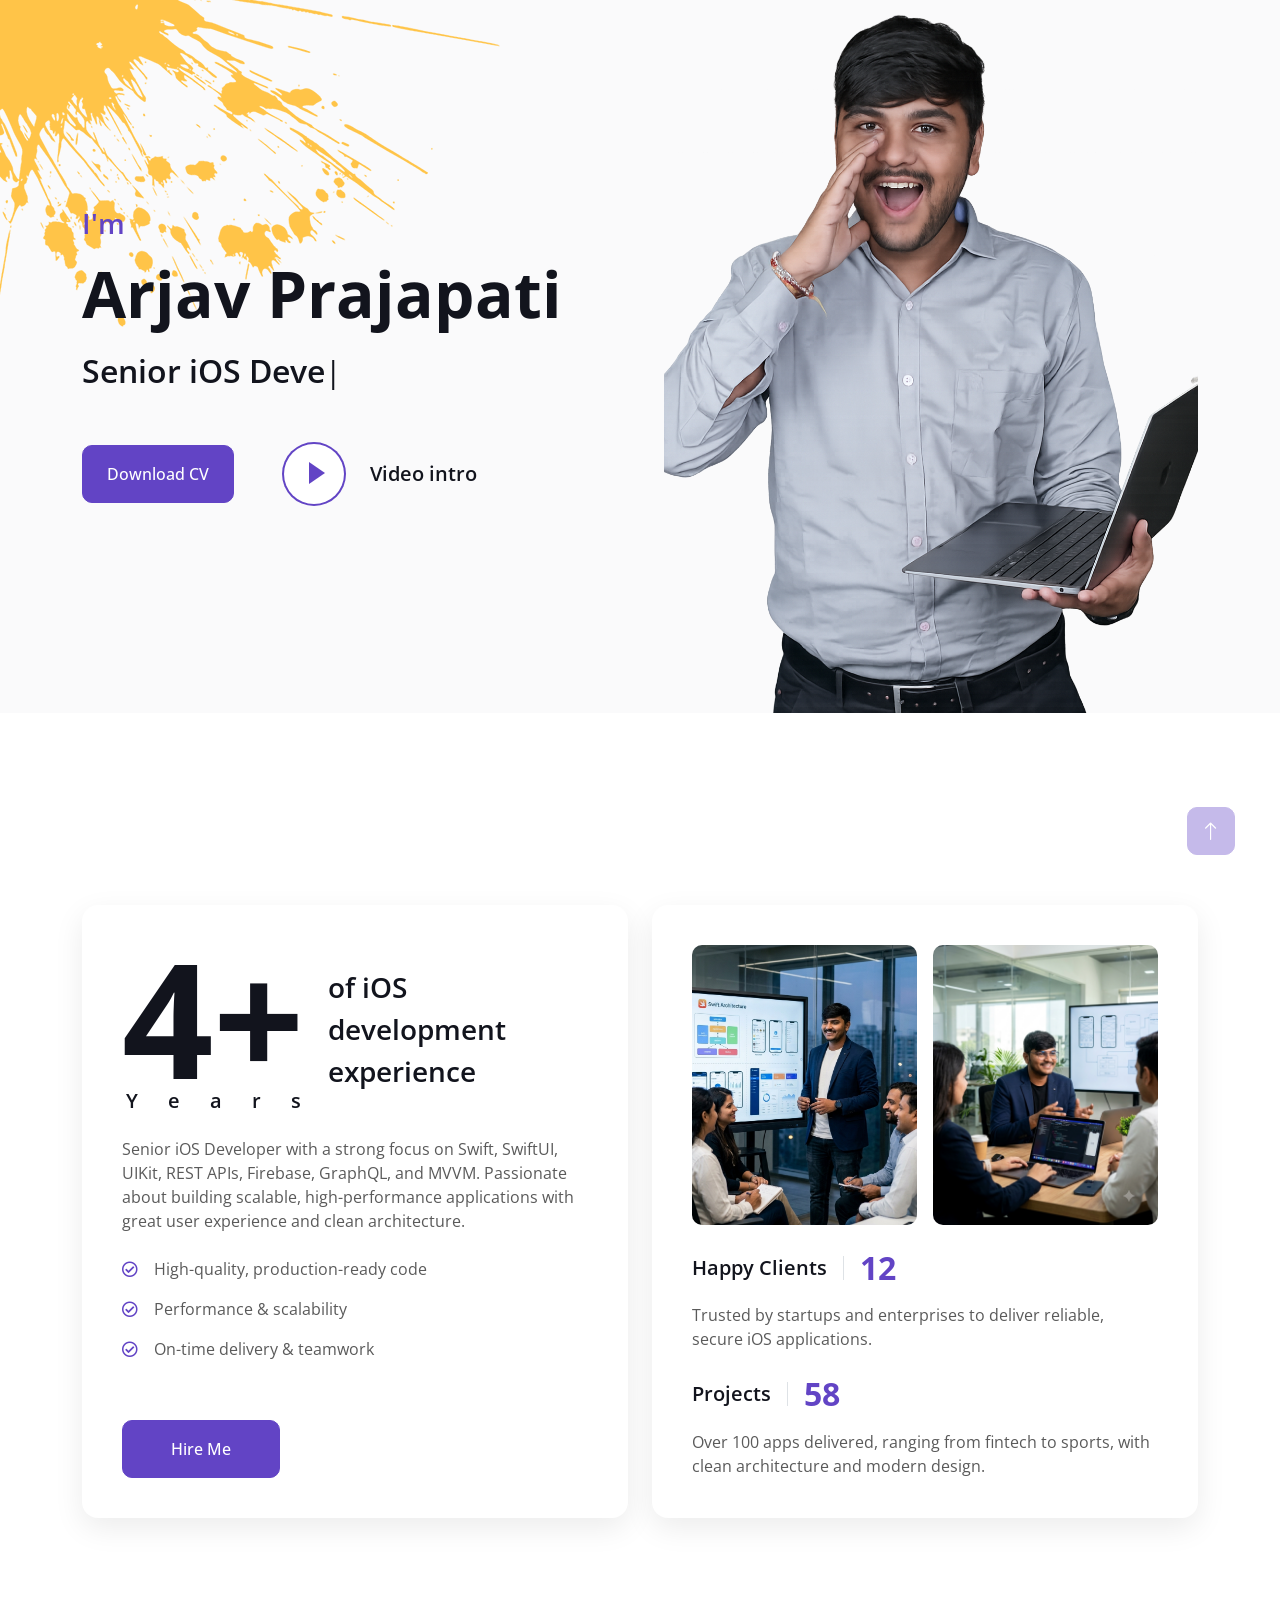
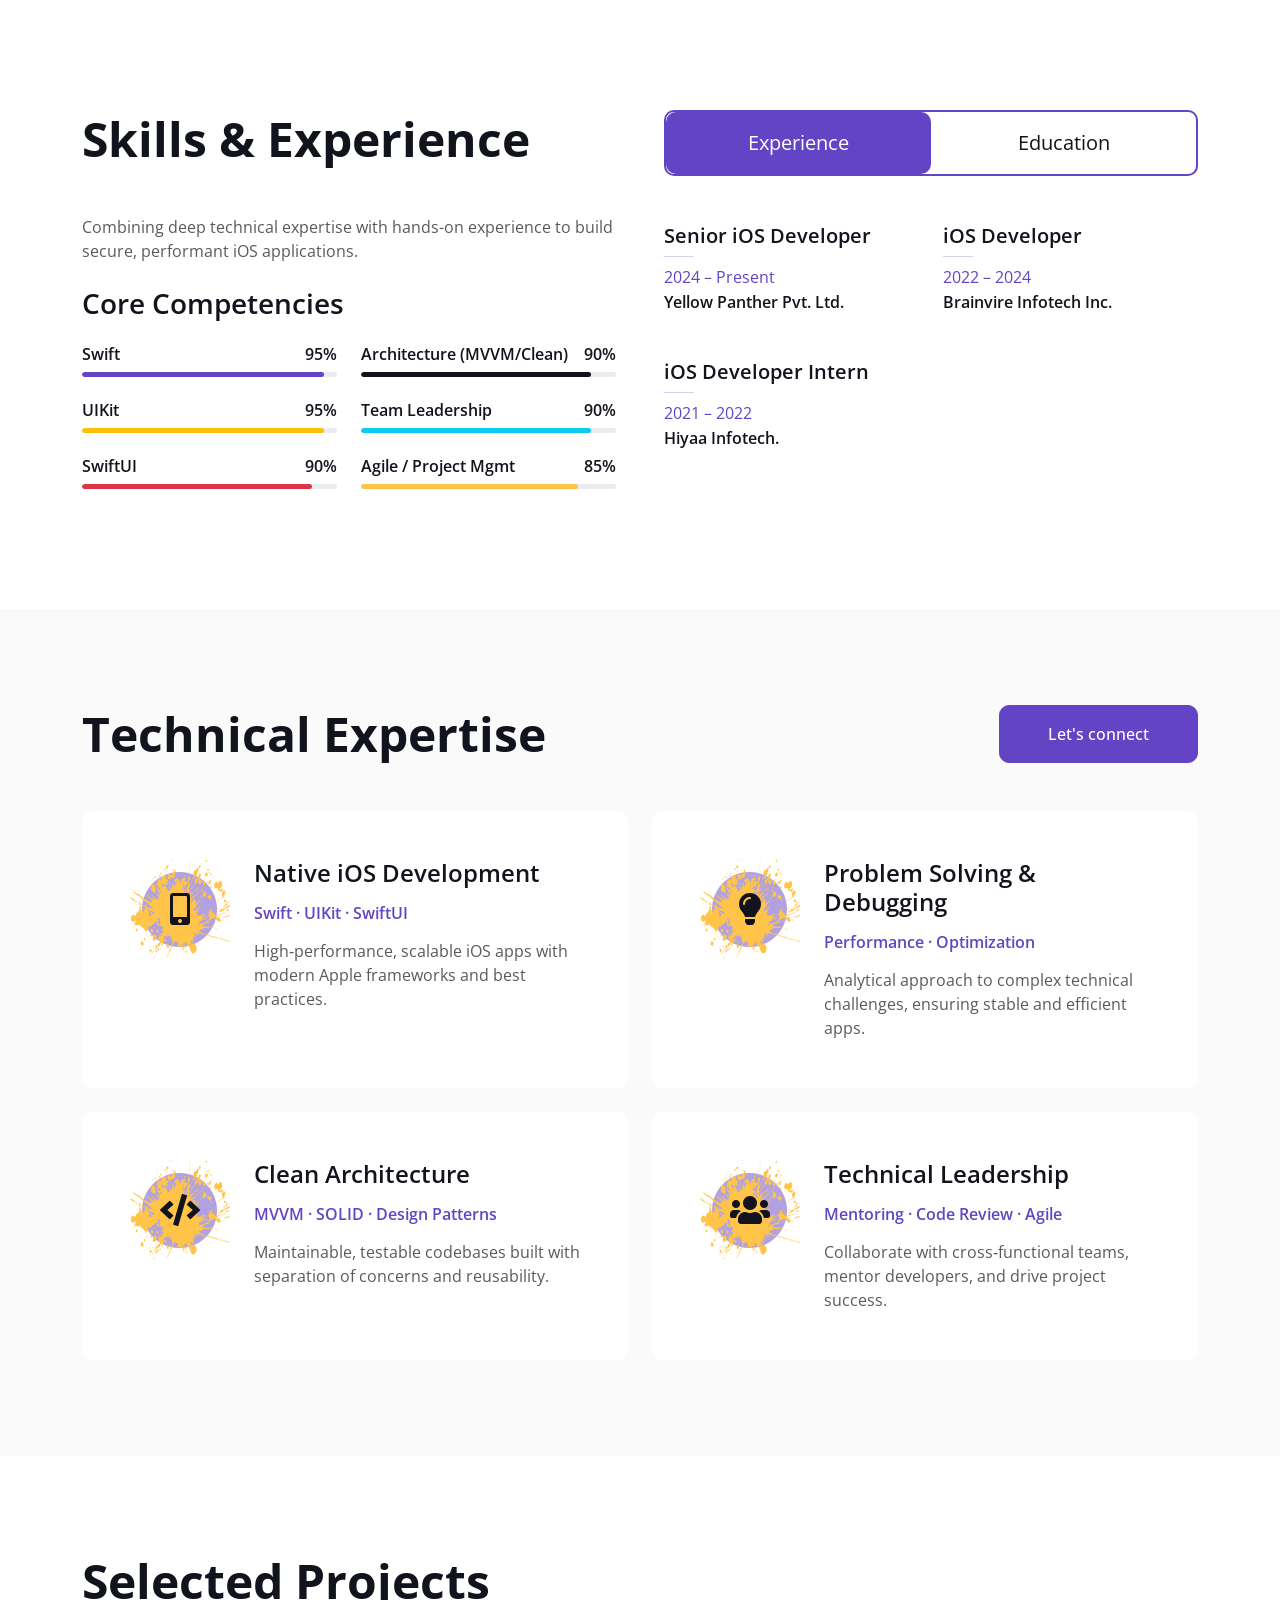
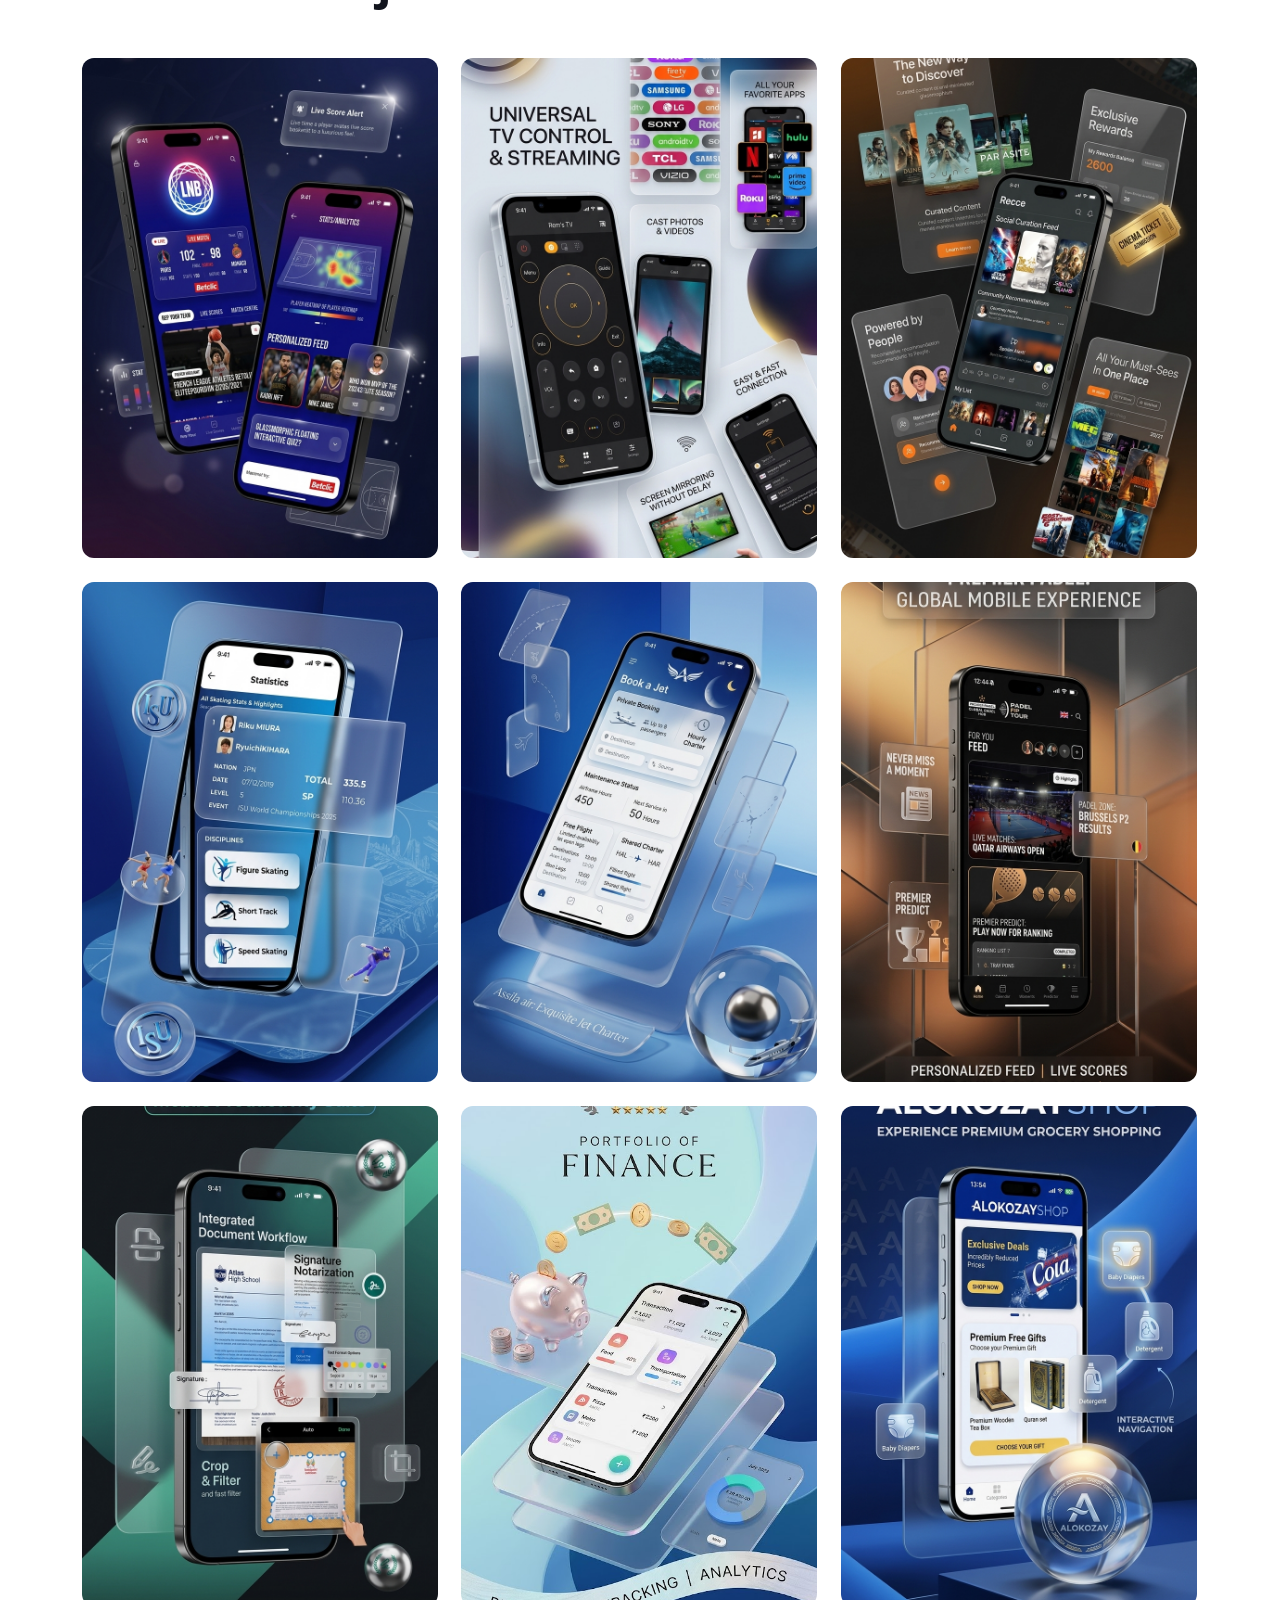
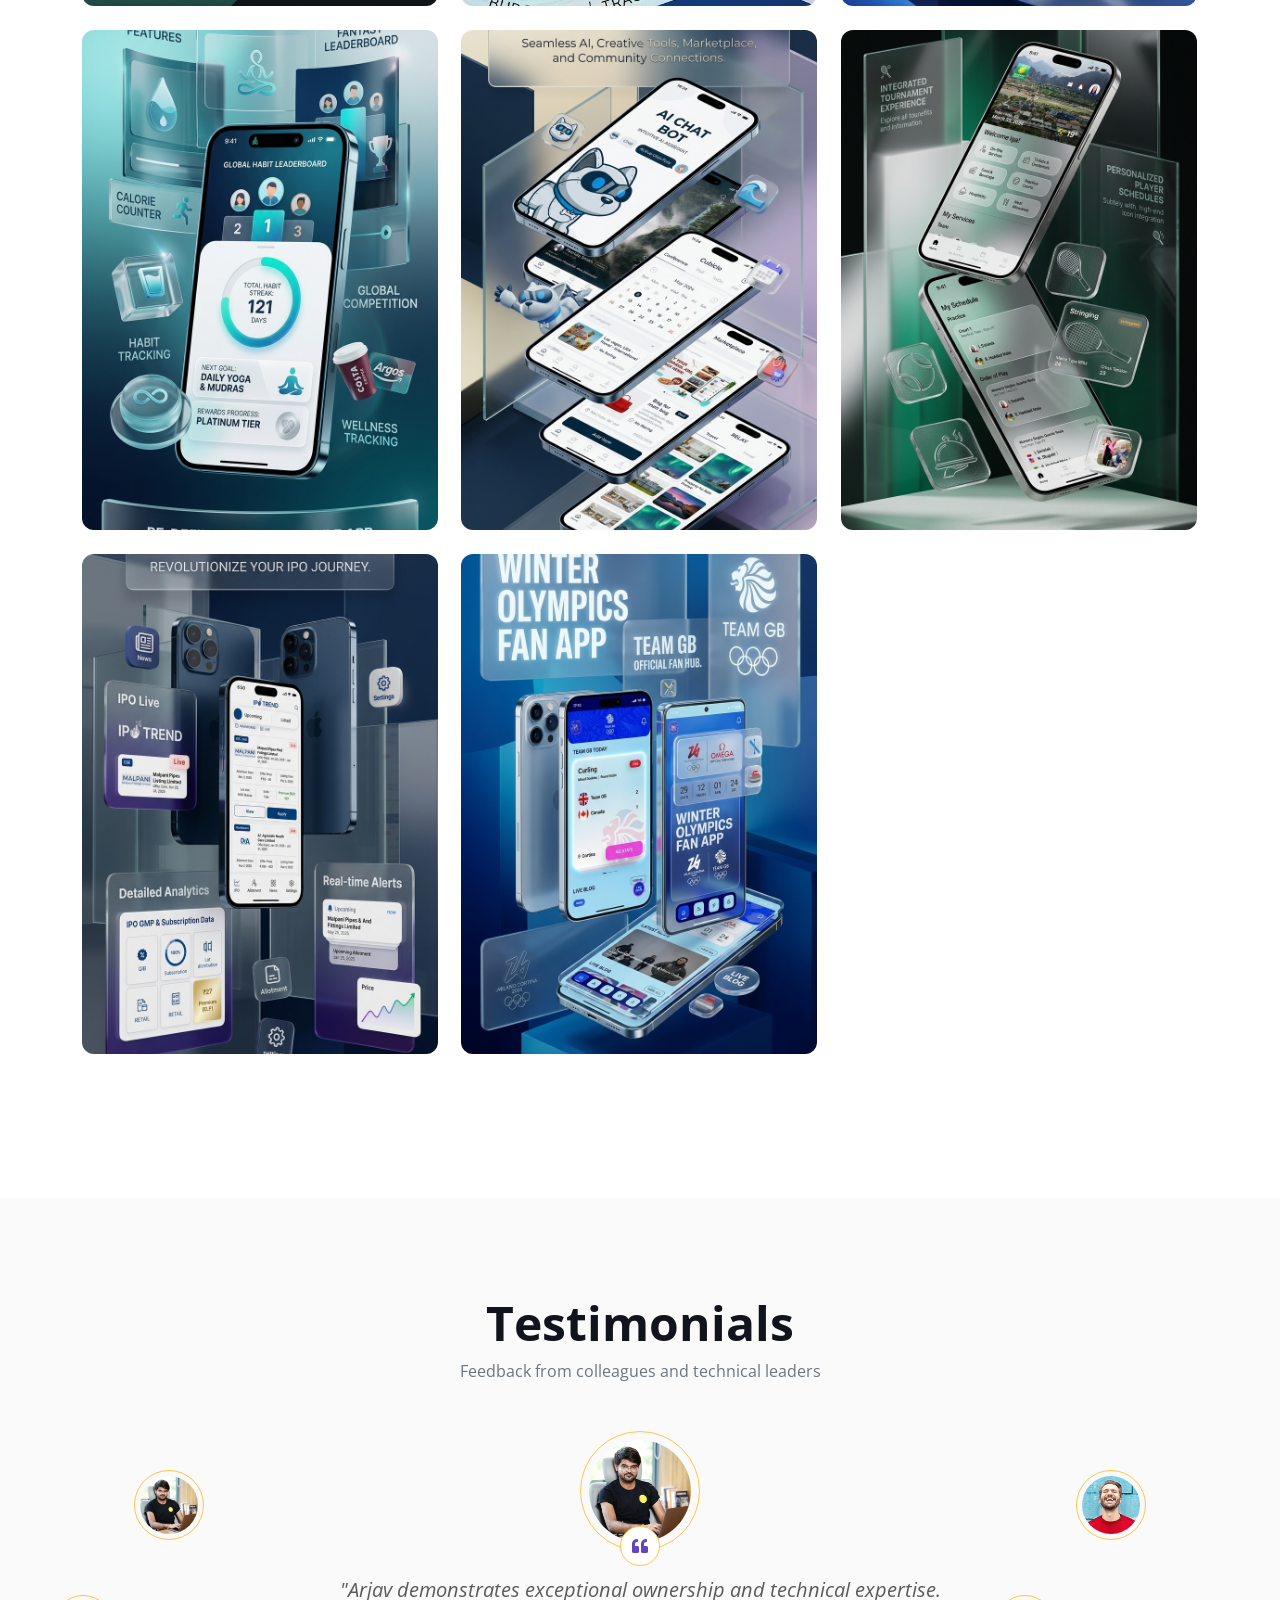
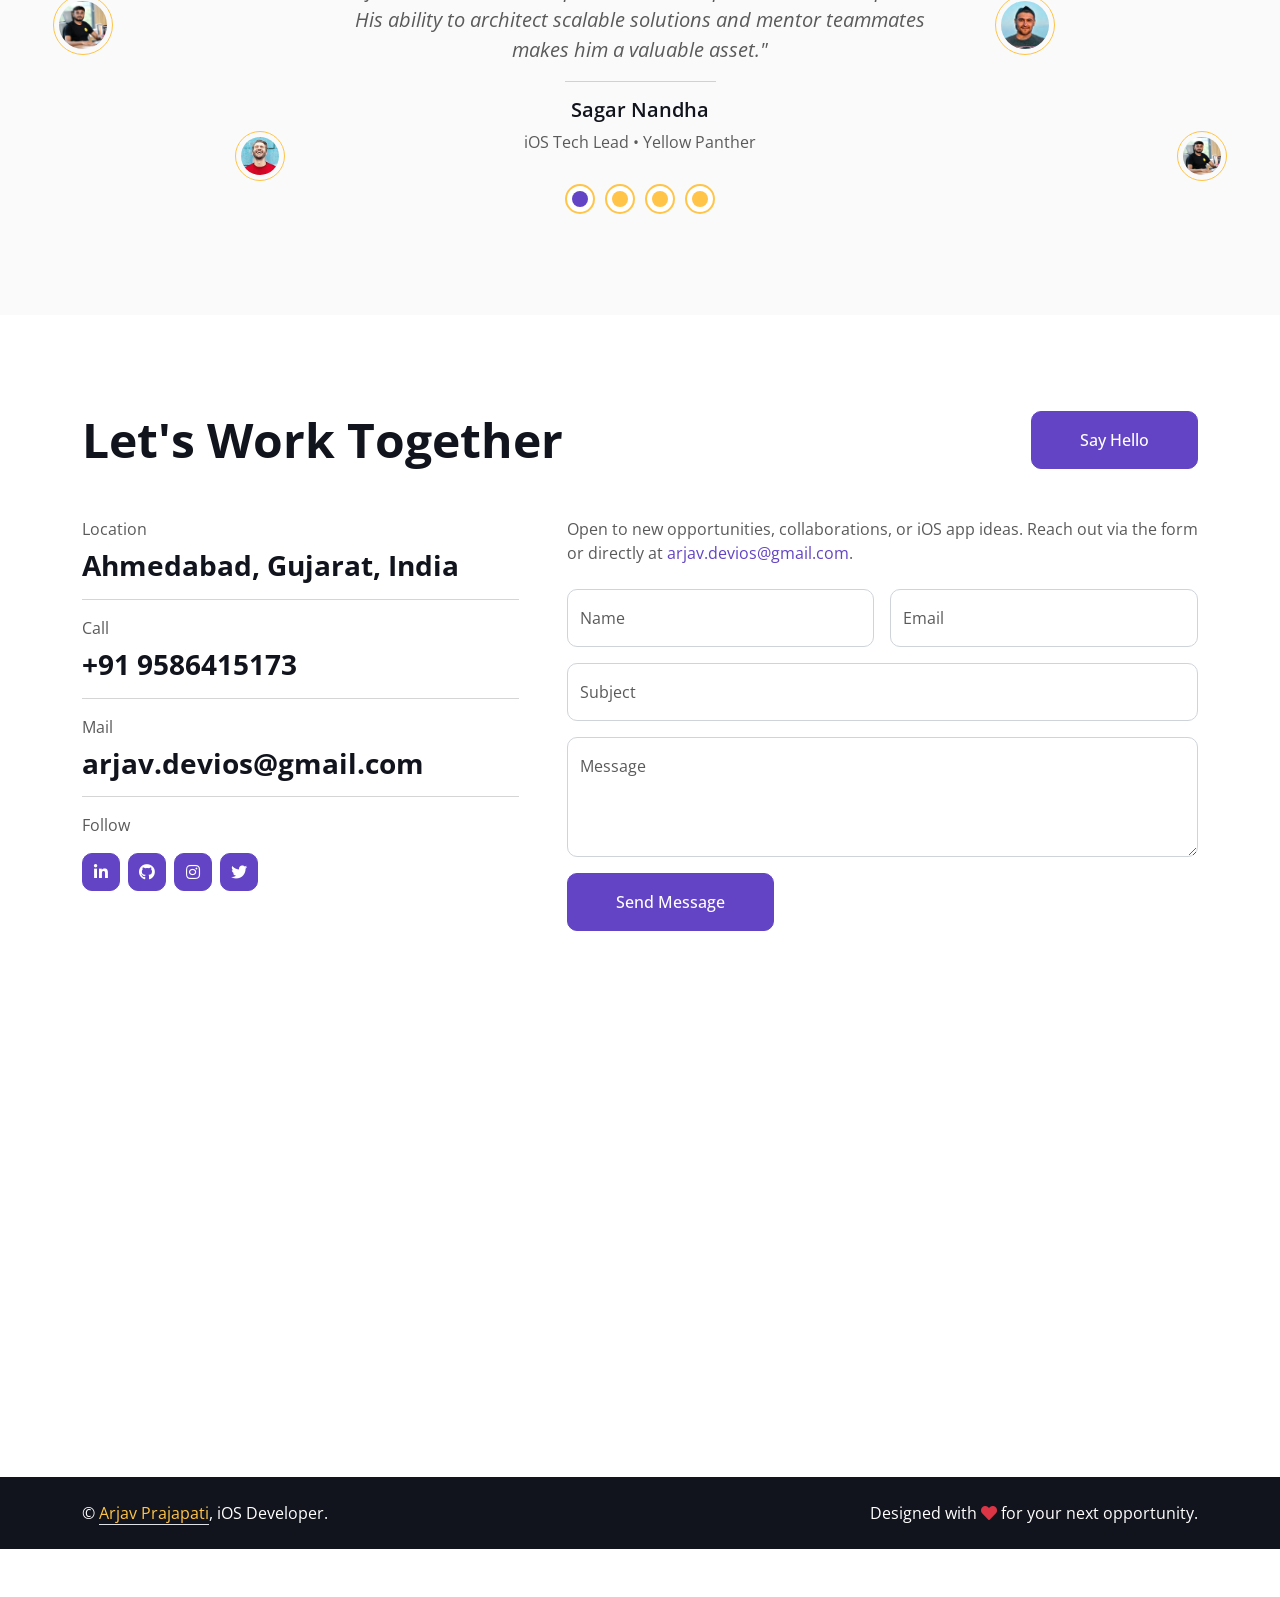
==== index.html @ 155d68eb "--- Fixes" ====
<!DOCTYPE html>
<html lang="en">

<head>
    <meta charset="utf-8">
    <title>Arjav Prajapati · iOS Developer</title>
    <meta content="width=device-width, initial-scale=1.0" name="viewport">
    <meta name="description" content="Senior iOS Developer portfolio of Arjav Prajapati — Swift, UIKit, SwiftUI, scalable apps.">
    <!-- Favicon -->
    <link href="img/favicon.ico" rel="icon">
    <!-- Google Web Fonts -->
    <link rel="preconnect" href="https://fonts.googleapis.com">
    <link rel="preconnect" href="https://fonts.gstatic.com" crossorigin>
    <link href="https://fonts.googleapis.com/css2?family=Open+Sans:wght@400;500;600;700;800&display=swap" rel="stylesheet">
    <!-- Icon Font Stylesheet -->
    <link href="https://cdnjs.cloudflare.com/ajax/libs/font-awesome/5.10.0/css/all.min.css" rel="stylesheet">
    <link href="https://cdn.jsdelivr.net/npm/bootstrap-icons@1.4.1/font/bootstrap-icons.css" rel="stylesheet">
    <!-- Libraries Stylesheet -->
    <link href="lib/animate/animate.min.css" rel="stylesheet">
    <link href="lib/lightbox/css/lightbox.min.css" rel="stylesheet">
    <link href="lib/owlcarousel/assets/owl.carousel.min.css" rel="stylesheet">
    <!-- Customized Bootstrap Stylesheet -->
    <link href="css/bootstrap.min.css" rel="stylesheet">
    <!-- Template Stylesheet -->
    <link href="css/style.css" rel="stylesheet">
</head>

<body data-bs-spy="scroll" data-bs-target=".navbar" data-bs-offset="51">
    <!-- Spinner -->
    <div id="spinner" class="show bg-white position-fixed translate-middle w-100 vh-100 top-50 start-50 d-flex align-items-center justify-content-center">
        <div class="spinner-border text-primary" style="width: 3rem; height: 3rem;" role="status">
            <span class="sr-only">Loading...</span>
        </div>
    </div>

    <!-- Navbar -->
    <nav class="navbar navbar-expand-lg bg-white navbar-light fixed-top shadow py-lg-0 px-4 px-lg-5 wow fadeIn" data-wow-delay="0.1s">
        <a href="index.html" class="navbar-brand d-block d-lg-none">
            <h1 class="text-primary fw-bold m-0">Arjav</h1>
        </a>
        <button type="button" class="navbar-toggler" data-bs-toggle="collapse" data-bs-target="#navbarCollapse">
            <span class="navbar-toggler-icon"></span>
        </button>
        <div class="collapse navbar-collapse justify-content-between py-4 py-lg-0" id="navbarCollapse">
            <div class="navbar-nav ms-auto py-0">
                <a href="#home" class="nav-item nav-link active">Home</a>
                <a href="#about" class="nav-item nav-link">About</a>
                <a href="#skill" class="nav-item nav-link">Skills</a>
                <a href="#service" class="nav-item nav-link">Expertise</a>
            </div>
            <a href="index.html" class="navbar-brand bg-secondary py-3 px-4 mx-3 d-none d-lg-block">
                <h1 class="text-primary fw-bold m-0">Arjav</h1>
            </a>
            <div class="navbar-nav me-auto py-0">
                <a href="#project" class="nav-item nav-link">Projects</a>
                <a href="#testimonial" class="nav-item nav-link">Testimonials</a>
                <a href="#contact" class="nav-item nav-link">Contact</a>
            </div>
        </div>
    </nav>

    <!-- Header -->
    <div class="container-fluid bg-light my-6 mt-0" id="home">
        <div class="container">
            <div class="row g-5 align-items-center">
                <div class="col-lg-6 py-6 pb-0 pt-lg-0">
                    <h3 class="text-primary mb-3">I'm</h3>
                    <h1 class="display-3 mb-3">Arjav Prajapati</h1>
                    <h2 class="typed-text-output d-inline"></h2>
                    <div class="typed-text d-none">Senior iOS Developer · Swift · SwiftUI · UIKit</div>
                    <div class="d-flex align-items-center pt-5">
                        <a href="https://drive.google.com/file/d/1_kPQcunG2G7e_Gj3jBkJavxPk9DfGdkI/view?usp=sharing" class="btn btn-primary py-3 px-4 me-5">Download CV</a>
                        <button type="button" class="btn-play" data-bs-toggle="modal" data-src="https://www.youtube.com/embed/DWRcNpR6Kdc" data-bs-target="#videoModal">
                            <span></span>
                        </button>
                        <h5 class="ms-4 mb-0 d-none d-sm-block">Video intro</h5>
                    </div>
                </div>
                <div class="col-lg-6">
                    <img class="img-fluid" src="img/profile.png" alt="Arjav Prajapati">
                </div>
            </div>
        </div>
    </div>

    <!-- Video Modal -->
    <div class="modal modal-video fade" id="videoModal" tabindex="-1" aria-labelledby="exampleModalLabel" aria-hidden="true">
        <div class="modal-dialog">
            <div class="modal-content rounded-0">
                <div class="modal-header">
                    <h3 class="modal-title" id="exampleModalLabel">Youtube Video</h3>
                    <button type="button" class="btn-close" data-bs-dismiss="modal" aria-label="Close"></button>
                </div>
                <div class="modal-body">
                    <div class="ratio ratio-16x9">
                        <iframe class="embed-responsive-item" src="" id="video" allowfullscreen allowscriptaccess="always" allow="autoplay"></iframe>
                    </div>
                </div>
            </div>
        </div>
    </div>

    <!-- About -->
    <div class="container-xxl py-6" id="about">
        <div class="container">
            <div class="row g-4">
                <!-- Left card -->
                <div class="col-lg-6 d-flex wow fadeInUp" data-wow-delay="0.1s">
                    <div class="about-box w-100">
                        <div class="d-flex align-items-center mb-4">
                            <div class="years flex-shrink-0 text-center me-4">
                                <h1 class="display-1 mb-0">4+</h1>
                                <h5 class="mb-0">Years</h5>
                            </div>
                            <h3 class="lh-base mb-0">of iOS development experience</h3>
                        </div>
                        <p class="mb-4">
                            Senior iOS Developer with a strong focus on Swift, SwiftUI, UIKit, REST APIs, Firebase, GraphQL, and MVVM. Passionate about building scalable, high-performance applications with great user experience and clean architecture.
                        </p>
                        <div class="mb-4">
                            <p class="mb-3"><i class="far fa-check-circle text-primary me-3"></i>High-quality, production-ready code</p>
                            <p class="mb-3"><i class="far fa-check-circle text-primary me-3"></i>Performance & scalability</p>
                            <p class="mb-3"><i class="far fa-check-circle text-primary me-3"></i>On-time delivery & teamwork</p>
                        </div>
                        <div class="mt-auto">
                            <a href="#contact" class="btn btn-primary py-3 px-5">Hire Me</a>
                        </div>
                    </div>
                </div>
                <!-- Right card -->
                <div class="col-lg-6 d-flex wow fadeInUp" data-wow-delay="0.5s">
                    <div class="about-box w-100">
                        <div class="row g-3 mb-4">
                            <div class="col-6"><img src="img/about-3.jpg" class="img-fluid rounded" alt=""></div>
                            <div class="col-6"><img src="img/about-4.jpg" class="img-fluid rounded" alt=""></div>
                        </div>
                        <div class="d-flex align-items-center mb-3">
                            <h5 class="border-end pe-3 me-3 mb-0">Happy Clients</h5>
                            <h2 class="text-primary fw-bold mb-0" data-toggle="counter-up">20</h2>
                        </div>
                        <p class="mb-4">Trusted by startups and enterprises to deliver reliable, secure iOS applications.</p>
                        <div class="d-flex align-items-center mb-3">
                            <h5 class="border-end pe-3 me-3 mb-0">Projects</h5>
                            <h2 class="text-primary fw-bold mb-0" data-toggle="counter-up">100</h2>
                        </div>
                        <p class="mb-0">Over 100 apps delivered, ranging from fintech to sports, with clean architecture and modern design.</p>
                    </div>
                </div>
            </div>
        </div>
    </div>

    <!-- Skills & Experience -->
    <div class="container-xxl py-6 pb-5" id="skill">
        <div class="container">
            <div class="row g-5">
                <div class="col-lg-6 wow fadeInUp" data-wow-delay="0.1s">
                    <h1 class="display-5 mb-5">Skills & Experience</h1>
                    <p class="mb-4">Combining deep technical expertise with hands-on experience to build secure, performant iOS applications.</p>
                    <h3 class="mb-4">Core Competencies</h3>
                    <div class="row align-items-center">
                        <div class="col-md-6">
                            <div class="skill mb-4">
                                <div class="d-flex justify-content-between"><h6>Swift</h6><h6>95%</h6></div>
                                <div class="progress"><div class="progress-bar bg-primary" role="progressbar" style="width:95%"></div></div>
                            </div>
                            <div class="skill mb-4">
                                <div class="d-flex justify-content-between"><h6>UIKit</h6><h6>95%</h6></div>
                                <div class="progress"><div class="progress-bar bg-warning" role="progressbar" style="width:95%"></div></div>
                            </div>
                            <div class="skill mb-4">
                                <div class="d-flex justify-content-between"><h6>SwiftUI</h6><h6>90%</h6></div>
                                <div class="progress"><div class="progress-bar bg-danger" role="progressbar" style="width:90%"></div></div>
                            </div>
                        </div>
                        <div class="col-md-6">
                            <div class="skill mb-4">
                                <div class="d-flex justify-content-between"><h6>Architecture (MVVM/Clean)</h6><h6>90%</h6></div>
                                <div class="progress"><div class="progress-bar bg-dark" role="progressbar" style="width:90%"></div></div>
                            </div>
                            <div class="skill mb-4">
                                <div class="d-flex justify-content-between"><h6>Team Leadership</h6><h6>90%</h6></div>
                                <div class="progress"><div class="progress-bar bg-info" role="progressbar" style="width:90%"></div></div>
                            </div>
                            <div class="skill mb-4">
                                <div class="d-flex justify-content-between"><h6>Agile / Project Mgmt</h6><h6>85%</h6></div>
                                <div class="progress"><div class="progress-bar bg-secondary" role="progressbar" style="width:85%"></div></div>
                            </div>
                        </div>
                    </div>
                </div>
                <div class="col-lg-6 wow fadeInUp" data-wow-delay="0.5s">
                    <ul class="nav nav-pills rounded border border-2 border-primary mb-5">
                        <li class="nav-item w-50"><button class="nav-link w-100 py-3 fs-5 active" data-bs-toggle="pill" href="#tab-1">Experience</button></li>
                        <li class="nav-item w-50"><button class="nav-link w-100 py-3 fs-5" data-bs-toggle="pill" href="#tab-2">Education</button></li>
                    </ul>
                    <div class="tab-content">
                        <div id="tab-1" class="tab-pane fade show p-0 active">
                            <div class="row gy-5 gx-4">
                                <div class="col-sm-6">
                                    <h5>Senior iOS Developer</h5>
                                    <hr class="text-primary my-2">
                                    <p class="text-primary mb-1">2024 – Present</p>
                                    <h6 class="mb-0">Yellow Panther Pvt. Ltd.</h6>
                                </div>
                                <div class="col-sm-6">
                                    <h5>iOS Developer</h5>
                                    <hr class="text-primary my-2">
                                    <p class="text-primary mb-1">2022 – 2024</p>
                                    <h6 class="mb-0">Brainvire Infotech Inc.</h6>
                                </div>
                                <div class="col-sm-6">
                                    <h5>iOS Developer Intern</h5>
                                    <hr class="text-primary my-2">
                                    <p class="text-primary mb-1">2021 – 2022</p>
                                    <h6 class="mb-0">Hiyaa Infotech.</h6>
                                </div>
                            </div>
                        </div>
                        <div id="tab-2" class="tab-pane fade show p-0">
                            <div class="row justify-content-center">
                                <div class="col-12">
                                    <h5>B.E. in Information Technology</h5>
                                    <hr class="text-primary my-2">
                                    <p class="text-primary mb-1">2018 – 2022 · Grade A</p>
                                    <h6 class="mb-0">Gujarat Technological University</h6>
                                </div>
                            </div>
                        </div>
                    </div>
                </div>
            </div>
        </div>
    </div>

    <!-- Service / Expertise – no freelance wording -->
    <div class="container-fluid bg-light my-5 py-6" id="service">
        <div class="container">
            <div class="row g-5 mb-5 wow fadeInUp" data-wow-delay="0.1s">
                <div class="col-lg-6">
                    <h1 class="display-5 mb-0">Technical Expertise</h1>
                </div>
                <div class="col-lg-6 text-lg-end">
                    <a class="btn btn-primary py-3 px-5" href="#contact">Let's connect</a>
                </div>
            </div>
            <div class="row g-4">
                <div class="col-lg-6 wow fadeInUp" data-wow-delay="0.1s">
                    <div class="service-item d-flex flex-column flex-sm-row bg-white rounded h-100 p-4 p-lg-5">
                        <div class="bg-icon flex-shrink-0 mb-3"><i class="fa fa-mobile-alt fa-2x text-dark"></i></div>
                        <div class="ms-sm-4">
                            <h4 class="mb-3">Native iOS Development</h4>
                            <h6 class="mb-3 text-primary">Swift · UIKit · SwiftUI</h6>
                            <span>High‑performance, scalable iOS apps with modern Apple frameworks and best practices.</span>
                        </div>
                    </div>
                </div>
                <div class="col-lg-6 wow fadeInUp" data-wow-delay="0.3s">
                    <div class="service-item d-flex flex-column flex-sm-row bg-white rounded h-100 p-4 p-lg-5">
                        <div class="bg-icon flex-shrink-0 mb-3"><i class="fa fa-lightbulb fa-2x text-dark"></i></div>
                        <div class="ms-sm-4">
                            <h4 class="mb-3">Problem Solving & Debugging</h4>
                            <h6 class="mb-3 text-primary">Performance · Optimization</h6>
                            <span>Analytical approach to complex technical challenges, ensuring stable and efficient apps.</span>
                        </div>
                    </div>
                </div>
                <div class="col-lg-6 wow fadeInUp" data-wow-delay="0.1s">
                    <div class="service-item d-flex flex-column flex-sm-row bg-white rounded h-100 p-4 p-lg-5">
                        <div class="bg-icon flex-shrink-0 mb-3"><i class="fa fa-code fa-2x text-dark"></i></div>
                        <div class="ms-sm-4">
                            <h4 class="mb-3">Clean Architecture</h4>
                            <h6 class="mb-3 text-primary">MVVM · SOLID · Design Patterns</h6>
                            <span>Maintainable, testable codebases built with separation of concerns and reusability.</span>
                        </div>
                    </div>
                </div>
                <div class="col-lg-6 wow fadeInUp" data-wow-delay="0.3s">
                    <div class="service-item d-flex flex-column flex-sm-row bg-white rounded h-100 p-4 p-lg-5">
                        <div class="bg-icon flex-shrink-0 mb-3"><i class="fa fa-users fa-2x text-dark"></i></div>
                        <div class="ms-sm-4">
                            <h4 class="mb-3">Technical Leadership</h4>
                            <h6 class="mb-3 text-primary">Mentoring · Code Review · Agile</h6>
                            <span>Collaborate with cross‑functional teams, mentor developers, and drive project success.</span>
                        </div>
                    </div>
                </div>
            </div>
        </div>
    </div>

    <!-- Projects (unchanged, professional) -->
    <div class="container-xxl py-6 pt-5" id="project">
        <div class="container">
            <div class="row g-5 mb-5 align-items-center wow fadeInUp" data-wow-delay="0.1s">
                <div class="col-lg-6"><h1 class="display-5 mb-0">Selected Projects</h1></div>
            </div>
            <div class="row g-4 portfolio-container wow fadeInUp" data-wow-delay="0.1s">
                <!-- LNB -->
                <div class="col-lg-4 col-md-6 portfolio-item">
                    <div class="portfolio-img">
                        <img src="img/lnb.png" class="img-fluid portfolio-image" alt="LNB Basketball">
                        <div class="portfolio-overlay">
                            <div class="portfolio-content">
                                <h4>LNB (Ligue Nationale de Basket)</h4>
                                <p>Live scores, standings, player stats, fixtures, and basketball news.</p>
                            </div>
                            <div class="portfolio-btn">
                                <a class="btn btn-lg-square btn-outline-light mx-1" href="img/lnb.png" data-lightbox="portfolio"><i class="fa fa-eye"></i></a>
                                <a class="btn btn-lg-square btn-outline-light mx-1" href="https://apps.apple.com/in/app/lnb/id1566382132"><i class="fa fa-link"></i></a>
                            </div>
                        </div>
                    </div>
                </div>
                <!-- iMote -->
                <div class="col-lg-4 col-md-6 portfolio-item">
                    <div class="portfolio-img">
                        <img src="img/imote.png" class="img-fluid portfolio-image" alt="iMote Remote">
                        <div class="portfolio-overlay">
                            <div class="portfolio-content">
                                <h4>iMote – Universal TV Remote</h4>
                                <p>Control Smart TVs, stream media, cast, mirror, and more.</p>
                            </div>
                            <div class="portfolio-btn">
                                <a class="btn btn-lg-square btn-outline-light mx-1" href="img/imote.png" data-lightbox="portfolio"><i class="fa fa-eye"></i></a>
                                <a class="btn btn-lg-square btn-outline-light mx-1" href="https://apps.apple.com/gb/app/universal-remote-tv-control/id6477382010"><i class="fa fa-link"></i></a>
                            </div>
                        </div>
                    </div>
                </div>
                <!-- Recce -->
                <div class="col-lg-4 col-md-6 portfolio-item">
                    <div class="portfolio-img">
                        <img src="img/recce.png" class="img-fluid portfolio-image" alt="Recce Reviews">
                        <div class="portfolio-overlay">
                            <div class="portfolio-content">
                                <h4>Recce – Movie & TV Reviews</h4>
                                <p>Discover trending movies, honest reviews, and ratings from friends.</p>
                            </div>
                            <div class="portfolio-btn">
                                <a class="btn btn-lg-square btn-outline-light mx-1" href="img/recce.png" data-lightbox="portfolio"><i class="fa fa-eye"></i></a>
                                <a class="btn btn-lg-square btn-outline-light mx-1" href="https://apps.apple.com/in/app/recce-movie-tv-reviews/id6744403307"><i class="fa fa-link"></i></a>
                            </div>
                        </div>
                    </div>
                </div>
                <!-- iSU -->
                <div class="col-lg-4 col-md-6 portfolio-item">
                    <div class="portfolio-img">
                        <img src="img/isu.png" class="img-fluid portfolio-image" alt="iSU Student">
                        <div class="portfolio-overlay">
                            <div class="portfolio-content">
                                <h4>iSU – Student Platform</h4>
                                <p>Schedules, assignments, campus news and collaboration tools.</p>
                            </div>
                            <div class="portfolio-btn">
                                <a class="btn btn-lg-square btn-outline-light mx-1" href="img/isu.png" data-lightbox="portfolio"><i class="fa fa-eye"></i></a>
                                <a class="btn btn-lg-square btn-outline-light mx-1" href="https://apps.apple.com/in/app/isu-home-of-skating-official/id1609077987"><i class="fa fa-link"></i></a>
                            </div>
                        </div>
                    </div>
                </div>
                <!-- Assila Air -->
                <div class="col-lg-4 col-md-6 portfolio-item">
                    <div class="portfolio-img">
                        <img src="img/assila.png" class="img-fluid portfolio-image" alt="Assila Air">
                        <div class="portfolio-overlay">
                            <div class="portfolio-content">
                                <h4>Assila Air – Private Jet Booking</h4>
                                <p>Search and book private flights, manage reservations.</p>
                            </div>
                            <div class="portfolio-btn">
                                <a class="btn btn-lg-square btn-outline-light mx-1" href="img/assila.png" data-lightbox="portfolio"><i class="fa fa-eye"></i></a>
                                <a class="btn btn-lg-square btn-outline-light mx-1" href="https://apps.apple.com/gb/app/assila-air/id6670315453"><i class="fa fa-link"></i></a>
                            </div>
                        </div>
                    </div>
                </div>
                <!-- Premier Padel -->
                <div class="col-lg-4 col-md-6 portfolio-item">
                    <div class="portfolio-img">
                        <img src="img/padel.png" class="img-fluid portfolio-image" alt="Premier Padel">
                        <div class="portfolio-overlay">
                            <div class="portfolio-content">
                                <h4>Premier Padel – Fan App</h4>
                                <p>Live scoring, rankings, schedules, and exclusive content.</p>
                            </div>
                            <div class="portfolio-btn">
                                <a class="btn btn-lg-square btn-outline-light mx-1" href="img/padel.png" data-lightbox="portfolio"><i class="fa fa-eye"></i></a>
                                <a class="btn btn-lg-square btn-outline-light mx-1" href="https://apps.apple.com/in/app/premier-padel/id6504236153"><i class="fa fa-link"></i></a>
                            </div>
                        </div>
                    </div>
                </div>
                <!-- PDF Scanner -->
                <div class="col-lg-4 col-md-6 portfolio-item">
                    <div class="portfolio-img">
                        <img src="img/pdfscan.png" class="img-fluid portfolio-image" alt="PDF Scanner">
                        <div class="portfolio-overlay">
                            <div class="portfolio-content">
                                <h4>PDF Scanner – Smart Toolkit</h4>
                                <p>Scan, merge, split, compress, OCR, and secure PDFs.</p>
                            </div>
                            <div class="portfolio-btn">
                                <a class="btn btn-lg-square btn-outline-light mx-1" href="img/pdfscan.png" data-lightbox="portfolio"><i class="fa fa-eye"></i></a>
                                <a class="btn btn-lg-square btn-outline-light mx-1" href="https://apps.apple.com/in/app/pdf-scanner-scan-documents/id6450445023"><i class="fa fa-link"></i></a>
                            </div>
                        </div>
                    </div>
                </div>
                <!-- Cost Keeper -->
                <div class="col-lg-4 col-md-6 portfolio-item">
                    <div class="portfolio-img">
                        <img src="img/costkeeper.png" class="img-fluid portfolio-image" alt="Cost Keeper">
                        <div class="portfolio-overlay">
                            <div class="portfolio-content">
                                <h4>Cost Keeper – Finance Tracker</h4>
                                <p>Budgets, income/expense tracking, assets, and insights.</p>
                            </div>
                            <div class="portfolio-btn">
                                <a class="btn btn-lg-square btn-outline-light mx-1" href="img/costkeeper.png" data-lightbox="portfolio"><i class="fa fa-eye"></i></a>
                                <a class="btn btn-lg-square btn-outline-light mx-1" href="https://apps.apple.com/in/app/expense-tracker-moneymap/id6458976090"><i class="fa fa-link"></i></a>
                            </div>
                        </div>
                    </div>
                </div>
                <!-- Alokozay -->
                <div class="col-lg-4 col-md-6 portfolio-item">
                    <div class="portfolio-img">
                        <img src="img/alokozay.png" class="img-fluid portfolio-image" alt="Alokozay">
                        <div class="portfolio-overlay">
                            <div class="portfolio-content">
                                <h4>Alokozay – Online Grocery</h4>
                                <p>Fresh groceries, fast delivery, exclusive offers.</p>
                            </div>
                            <div class="portfolio-btn">
                                <a class="btn btn-lg-square btn-outline-light mx-1" href="img/alokozay.png" data-lightbox="portfolio"><i class="fa fa-eye"></i></a>
                                <a class="btn btn-lg-square btn-outline-light mx-1" href="https://apps.apple.com/us/app/alokozayshop-online-grocery/id155133948"><i class="fa fa-link"></i></a>
                            </div>
                        </div>
                    </div>
                </div>
                <!-- 4Improve -->
                <div class="col-lg-4 col-md-6 portfolio-item">
                    <div class="portfolio-img">
                        <img src="img/4improve.png" class="img-fluid portfolio-image" alt="4Improve">
                        <div class="portfolio-overlay">
                            <div class="portfolio-content">
                                <h4>4Improve – Health & Wellness</h4>
                                <p>Fitness, yoga, nutrition, habit tracking, expert guidance.</p>
                            </div>
                            <div class="portfolio-btn">
                                <a class="btn btn-lg-square btn-outline-light mx-1" href="img/4improve.png" data-lightbox="portfolio"><i class="fa fa-eye"></i></a>
                                <a class="btn btn-lg-square btn-outline-light mx-1" href="https://apps.apple.com/in/app/4improve/id1598158109"><i class="fa fa-link"></i></a>
                            </div>
                        </div>
                    </div>
                </div>
                <!-- Gatherhall -->
                <div class="col-lg-4 col-md-6 portfolio-item">
                    <div class="portfolio-img">
                        <img src="img/gather.png" class="img-fluid portfolio-image" alt="Gatherhall">
                        <div class="portfolio-overlay">
                            <div class="portfolio-content">
                                <h4>Gatherhall – Messenger</h4>
                                <p>Chat, voice/video calls, Waves, news, conference meetings.</p>
                            </div>
                            <div class="portfolio-btn">
                                <a class="btn btn-lg-square btn-outline-light mx-1" href="img/gather.png" data-lightbox="portfolio"><i class="fa fa-eye"></i></a>
                                <a class="btn btn-lg-square btn-outline-light mx-1" href="https://apps.apple.com/pe/app/gatherhall/id1573774554"><i class="fa fa-link"></i></a>
                            </div>
                        </div>
                    </div>
                </div>
                <!-- BNP -->
                <div class="col-lg-4 col-md-6 portfolio-item">
                    <div class="portfolio-img">
                        <img src="img/bnp.png" class="img-fluid portfolio-image" alt="BNP Paribas Open">
                        <div class="portfolio-overlay">
                            <div class="portfolio-content">
                                <h4>BNP Paribas Open – Player Management</h4>
                                <p>Ride booking, meals, stringing, profiles, schedules.</p>
                            </div>
                            <div class="portfolio-btn">
                                <a class="btn btn-lg-square btn-outline-light mx-1" href="img/bnp.png" data-lightbox="portfolio"><i class="fa fa-eye"></i></a>
                                <a class="btn btn-lg-square btn-outline-light mx-1" href="https://apps.apple.com/in/app/bnp-paribas-open-official/id6477405597"><i class="fa fa-link"></i></a>
                            </div>
                        </div>
                    </div>
                </div>
                <!-- IPO Trends -->
                <div class="col-lg-4 col-md-6 portfolio-item">
                    <div class="portfolio-img">
                        <img src="img/ipo.png" class="img-fluid portfolio-image" alt="IPO Trends">
                        <div class="portfolio-overlay">
                            <div class="portfolio-content">
                                <h4>IPO Trends – Smart IPO Tracker</h4>
                                <p>IPO details, AI insights, GMP, allotment, market news.</p>
                            </div>
                            <div class="portfolio-btn">
                                <a class="btn btn-lg-square btn-outline-light mx-1" href="img/ipo.png" data-lightbox="portfolio"><i class="fa fa-eye"></i></a>
                                <a class="btn btn-lg-square btn-outline-light mx-1" href="https://apps.apple.com/us/app/ipo-trend-ipo-allotment-gmp/id6738792695"><i class="fa fa-link"></i></a>
                            </div>
                        </div>
                    </div>
                </div>
                <!-- Team GB -->
                <div class="col-lg-4 col-md-6 portfolio-item">
                    <div class="portfolio-img">
                        <img src="img/teamgb.png" class="img-fluid portfolio-image" alt="Team GB">
                        <div class="portfolio-overlay">
                            <div class="portfolio-content">
                                <h4>Team GB – Olympic Fan Experience</h4>
                                <p>Live coverage, athlete profiles, medal tables, schedules.</p>
                            </div>
                            <div class="portfolio-btn">
                                <a class="btn btn-lg-square btn-outline-light mx-1" href="img/teamgb.png" data-lightbox="portfolio"><i class="fa fa-eye"></i></a>
                                <a class="btn btn-lg-square btn-outline-light mx-1" href="https://apps.apple.com/in/app/team-gb-official-app/id6544809056"><i class="fa fa-link"></i></a>
                            </div>
                        </div>
                    </div>
                </div>
            </div>
        </div>
    </div>

    <!-- Testimonials -->
    <div class="container-fluid bg-light py-5 my-5" id="testimonial">
        <div class="container-fluid py-5">
            <h1 class="display-5 text-center mb-2 wow fadeInUp" data-wow-delay="0.1s">Testimonials</h1>
            <p class="text-center text-muted mb-5 wow fadeInUp" data-wow-delay="0.2s">Feedback from colleagues and technical leaders</p>
            <div class="row justify-content-center">
                <div class="col-lg-3 d-none d-lg-block">
                    <div class="testimonial-left h-100">
                        <img class="img-fluid wow fadeIn" data-wow-delay="0.1s" src="img/sagar.jpg" alt="Sagar Nandha">
                        <img class="img-fluid wow fadeIn" data-wow-delay="0.3s" src="img/keval.jpg" alt="Keval Patel">
                        <img class="img-fluid wow fadeIn" data-wow-delay="0.5s" src="img/testimonial-2.jpg" alt="Subhash">
                    </div>
                </div>
                <div class="col-lg-6 wow fadeInUp" data-wow-delay="0.5s">
                    <div class="owl-carousel testimonial-carousel">
                        <div class="testimonial-item text-center">
                            <div class="position-relative mb-4">
                                <img class="img-fluid rounded-circle border border-secondary p-2 mx-auto" src="img/sagar.jpg" alt="Sagar">
                                <div class="testimonial-icon"><i class="fa fa-quote-left text-primary"></i></div>
                            </div>
                            <p class="fs-5 fst-italic">"Arjav demonstrates exceptional ownership and technical expertise. His ability to architect scalable solutions and mentor teammates makes him a valuable asset."</p>
                            <hr class="w-25 mx-auto"><h5>Sagar Nandha</h5><span>iOS Tech Lead • Yellow Panther</span>
                        </div>
                        <div class="testimonial-item text-center">
                            <div class="position-relative mb-4">
                                <img class="img-fluid rounded-circle border border-secondary p-2 mx-auto" src="img/keval.jpg" alt="Keval">
                                <div class="testimonial-icon"><i class="fa fa-quote-left text-primary"></i></div>
                            </div>
                            <p class="fs-5 fst-italic">"Arjav writes clean, maintainable code and approaches complex challenges with confidence. He actively supports the team through reviews and guidance."</p>
                            <hr class="w-25 mx-auto"><h5>Keval Patel</h5><span>Tech Lead • Yellow Panther</span>
                        </div>
                        <div class="testimonial-item text-center">
                            <div class="position-relative mb-4">
                                <img class="img-fluid rounded-circle border border-secondary p-2 mx-auto" src="img/testimonial-2.jpg" alt="Subhash">
                                <div class="testimonial-icon"><i class="fa fa-quote-left text-primary"></i></div>
                            </div>
                            <p class="fs-5 fst-italic">"Arjav has a strong grasp of mobile architecture and delivers reliable, high-performance solutions. His professionalism greatly contributed to our success."</p>
                            <hr class="w-25 mx-auto"><h5>Subhash Khimani</h5><span>Team Lead • Brainvire</span>
                        </div>
                        <div class="testimonial-item text-center">
                            <div class="position-relative mb-4">
                                <img class="img-fluid rounded-circle border border-secondary p-2 mx-auto" src="img/testimonial-3.jpg" alt="Mohak">
                                <div class="testimonial-icon"><i class="fa fa-quote-left text-primary"></i></div>
                            </div>
                            <p class="fs-5 fst-italic">"Arjav is dependable and results-driven. His attention to detail and dedication to robust applications make him a reliable engineer."</p>
                            <hr class="w-25 mx-auto"><h5>Mohak Parmar</h5><span>Team Lead • Brainvire</span>
                        </div>
                    </div>
                </div>
                <div class="col-lg-3 d-none d-lg-block">
                    <div class="testimonial-right h-100">
                        <img class="img-fluid wow fadeIn" data-wow-delay="0.1s" src="img/keval.jpg" alt="Keval">
                        <img class="img-fluid wow fadeIn" data-wow-delay="0.3s" src="img/testimonial-3.jpg" alt="Mohak">
                        <img class="img-fluid wow fadeIn" data-wow-delay="0.5s" src="img/testimonial-2.jpg" alt="Subhash">
                    </div>
                </div>
            </div>
        </div>
    </div>

    <!-- Contact -->
    <div class="container-xxl pb-5" id="contact">
        <div class="container py-5">
            <div class="row g-5 mb-5 wow fadeInUp" data-wow-delay="0.1s">
                <div class="col-lg-6"><h1 class="display-5 mb-0">Let's Work Together</h1></div>
                <div class="col-lg-6 text-lg-end"><a class="btn btn-primary py-3 px-5" href="">Say Hello</a></div>
            </div>
            <div class="row g-5">
                <div class="col-lg-5 col-md-6 wow fadeInUp" data-wow-delay="0.1s">
                    <p class="mb-2">Location</p><h3 class="fw-bold">Ahmedabad, Gujarat, India</h3><hr>
                    <p class="mb-2">Call</p><h3 class="fw-bold">+91 9586415173</h3><hr>
                    <p class="mb-2">Mail</p><h3 class="fw-bold">arjav.devios@gmail.com</h3><hr>
                    <p class="mb-2">Follow</p>
                    <div class="d-flex pt-2">
                        <a class="btn btn-square btn-primary me-2" href="https://www.linkedin.com/in/arjav-prajapati-3535a2181/" target="_blank"><i class="fab fa-linkedin-in"></i></a>
                        <a class="btn btn-square btn-primary me-2" href="https://github.com/arjav208/" target="_blank"><i class="fab fa-github"></i></a>
                        <a class="btn btn-square btn-primary me-2" href="https://www.instagram.com/pr_arjav2022/" target="_blank"><i class="fab fa-instagram"></i></a>
                        <a class="btn btn-square btn-primary" href="https://x.com/arjav_prajapati" target="_blank"><i class="fab fa-twitter"></i></a>
                    </div>
                </div>
                <div class="col-lg-7 col-md-6 wow fadeInUp" data-wow-delay="0.5s">
                    <p class="mb-4">Open to new opportunities, collaborations, or iOS app ideas. Reach out via the form or directly at <a href="mailto:arjav.devios@gmail.com">arjav.devios@gmail.com</a>.</p>
                    <form id="contactForm">
                        <div class="row g-3">
                            <div class="col-md-6"><div class="form-floating"><input type="text" class="form-control" id="name" placeholder="Name" required><label for="name">Name</label></div></div>
                            <div class="col-md-6"><div class="form-floating"><input type="email" class="form-control" id="email" placeholder="Email" required><label for="email">Email</label></div></div>
                            <div class="col-12"><div class="form-floating"><input type="text" class="form-control" id="subject" placeholder="Subject" required><label for="subject">Subject</label></div></div>
                            <div class="col-12"><div class="form-floating"><textarea class="form-control" id="message" placeholder="Message" style="height:120px" required></textarea><label for="message">Message</label></div></div>
                            <div class="col-12"><button class="btn btn-primary py-3 px-5" type="submit">Send Message</button></div>
                        </div>
                    </form>
                </div>
            </div>
        </div>
    </div>

<!-- Map Start -->
<div class="container-fluid px-0 wow fadeInUp" data-wow-delay="0.1s">
    <div class="map-container">
        <iframe
            src="https://www.google.com/maps/embed?pb=!1m18!1m12!1m3!1d235014.29980521917!2d72.41458835364277!3d23.020157730333526!2m3!1f0!2f0!3f0!3m2!1i1024!2i768!4f13.1!3m3!1m2!1s0x395e848aba5bd449%3A0x4fcedd11614f6516!2sAhmedabad%2C%20Gujarat!5e0!3m2!1sen!2sin!4v1783501457818!5m2!1sen!2sin"
            width="100%"
            height="450"
            style="border:0;"
            allowfullscreen=""
            loading="lazy"
            referrerpolicy="strict-origin-when-cross-origin">
        </iframe>
    </div>
</div>
<!-- Map End -->

    <!-- Footer -->
    <div class="container-fluid bg-dark text-white py-4">
        <div class="container">
            <div class="row">
                <div class="col-md-6 text-center text-md-start mb-3 mb-md-0">
                    &copy; <a class="border-bottom text-secondary" href="#">Arjav Prajapati</a>, iOS Developer.
                </div>
                <div class="col-md-6 text-center text-md-end">
                    Designed with <i class="fa fa-heart text-danger"></i> for your next opportunity.
                </div>
            </div>
        </div>
    </div>

    <!-- Back to Top -->
    <a href="#" class="btn btn-lg btn-primary btn-lg-square back-to-top"><i class="bi bi-arrow-up"></i></a>

    <!-- Scripts -->
    <script src="https://code.jquery.com/jquery-3.4.1.min.js"></script>
    <script src="https://cdn.jsdelivr.net/npm/bootstrap@5.0.0/dist/js/bootstrap.bundle.min.js"></script>
    <script src="lib/wow/wow.min.js"></script>
    <script src="lib/easing/easing.min.js"></script>
    <script src="lib/waypoints/waypoints.min.js"></script>
    <script src="lib/typed/typed.min.js"></script>
    <script src="lib/counterup/counterup.min.js"></script>
    <script src="lib/owlcarousel/owl.carousel.min.js"></script>
    <script src="lib/isotope/isotope.pkgd.min.js"></script>
    <script src="lib/lightbox/js/lightbox.min.js"></script>
    <script src="js/main.js"></script>
    <script>
        document.getElementById("contactForm").addEventListener("submit", function(e) {
            e.preventDefault();
            const name = document.getElementById("name").value.trim();
            const email = document.getElementById("email").value.trim();
            const subject = document.getElementById("subject").value.trim();
            const message = document.getElementById("message").value.trim();
            if (!/^[^\s@]+@[^\s@]+\.[^\s@]+$/.test(email)) {
                alert("Please enter a valid email address.");
                return;
            }
            window.location.href = `mailto:arjav.devios@gmail.com?subject=${encodeURIComponent(subject)}&body=${encodeURIComponent(`Name: ${name}\nEmail: ${email}\n\nMessage:\n${message}`)}`;
        });
    </script>
</body>

</html>
---- css/style.css ----
/********** Template CSS **********/
:root {
    --primary: #6244C5;
    --secondary: #FFC448;
    --light: #FAFAFB;
    --dark: #12141D;
}

.back-to-top {
    position: fixed;
    display: none;
    right: 45px;
    bottom: 45px;
    z-index: 99;
}

.my-6 {
    margin-top: 6rem;
    margin-bottom: 6rem;
}

.py-6 {
    padding-top: 6rem;
    padding-bottom: 6rem;
}


/*** Spinner ***/
#spinner {
    opacity: 0;
    visibility: hidden;
    transition: opacity .5s ease-out, visibility 0s linear .5s;
    z-index: 99999;
}

#spinner.show {
    transition: opacity .5s ease-out, visibility 0s linear 0s;
    visibility: visible;
    opacity: 1;
}


/*** Button ***/
.btn {
    font-weight: 500;
    transition: .5s;
}

.btn.btn-primary,
.btn.btn-secondary {
    color: #FFFFFF;
}

.btn-square {
    width: 38px;
    height: 38px;
}

.btn-sm-square {
    width: 32px;
    height: 32px;
}

.btn-lg-square {
    width: 48px;
    height: 48px;
}

.btn-square,
.btn-sm-square,
.btn-lg-square {
    padding: 0;
    display: flex;
    align-items: center;
    justify-content: center;
    font-weight: normal;
}


/*** Navbar ***/
.navbar.fixed-top {
    display: none;
    transition: .5s;
}

.navbar .navbar-nav .nav-link {
    padding: 20px 15px;
    color: var(--dark);
    font-size: 18px;
    font-weight: 600;
    outline: none;
}

.navbar .navbar-nav .nav-link:hover,
.navbar .navbar-nav .nav-link.active {
    color: var(--primary);
}

@media (max-width: 991.98px) {
    .navbar .navbar-nav .nav-link  {
        padding: 10px 0;
    }
}


/*** Header ***/
#home {
    margin-bottom: 6rem;
    background: url(../img/bg-header.png) left top no-repeat;
}

.typed-cursor {
    font-size: 30px;
    color: var(--dark);
}

.btn-play {
    position: relative;
    display: block;
    box-sizing: content-box;
    width: 16px;
    height: 26px;
    border-radius: 100%;
    border: none;
    outline: none !important;
    padding: 18px 20px 20px 28px;
    background: var(--primary);
}

.btn-play:before {
    content: "";
    position: absolute;
    z-index: 0;
    left: 50%;
    top: 50%;
    transform: translateX(-50%) translateY(-50%);
    display: block;
    width: 60px;
    height: 60px;
    background: var(--primary);
    border-radius: 100%;
    animation: pulse-border 1500ms ease-out infinite;
}

.btn-play:after {
    content: "";
    position: absolute;
    z-index: 1;
    left: 50%;
    top: 50%;
    transform: translateX(-50%) translateY(-50%);
    display: block;
    width: 60px;
    height: 60px;
    background: #FFFFFF;
    border-radius: 100%;
    transition: all 200ms;
}

.btn-play span {
    display: block;
    position: relative;
    z-index: 3;
    width: 0;
    height: 0;
    left: -1px;
    border-left: 16px solid var(--primary);
    border-top: 11px solid transparent;
    border-bottom: 11px solid transparent;
}

@keyframes pulse-border {
    0% {
        transform: translateX(-50%) translateY(-50%) translateZ(0) scale(1);
        opacity: 1;
    }

    100% {
        transform: translateX(-50%) translateY(-50%) translateZ(0) scale(2);
        opacity: 0;
    }
}

.about-box{
    background:#fff;
    border-radius:16px;
    padding:40px;
    width:100%;
    display:flex;
    flex-direction:column;
    box-shadow:0 10px 30px rgba(0,0,0,.08);
    transition:.3s;
}

.about-box:hover{
    transform:translateY(-6px);
    box-shadow:0 20px 40px rgba(0,0,0,.12);
}

.about-box img{
    width:100%;
    height:280px;
    object-fit:cover;
}

@media (max-width:991px){
    .about-box{
        margin-bottom:20px;
    }
}

.modal-video .modal-dialog {
    position: relative;
    max-width: 800px;
    margin: 60px auto 0 auto;
}

.modal-video .modal-body {
    position: relative;
    padding: 0px;
}

.modal-video .close {
    position: absolute;
    width: 30px;
    height: 30px;
    right: 0px;
    top: -30px;
    z-index: 999;
    font-size: 30px;
    font-weight: normal;
    color: #FFFFFF;
    background: #000000;
    opacity: 1;
}


/*** About ***/
#about .years .display-1 {
    font-size: 10rem;
    line-height: 9rem;
}

#about .years h5 {
    letter-spacing: 30px;
    margin-right: -30px;
}


/*** Skills ***/
#skill .progress {
    height: 5px;
    border-radius: 5px;
}

#skill .progress .progress-bar {
    width: 0px;
    border-radius: 5px;
    transition: 3s;
}

#skill .nav-pills .nav-link {
    color: var(--dark);
}

#skill .nav-pills .nav-link.active {
    color: #FFFFFF;
}

#skill .tab-content hr {
    width: 30px;
}


/*** Service ***/
.service-item .bg-icon {
    width: 100px;
    height: 100px;
    display: flex;
    align-items: center;
    justify-content: center;
    background: url(../img/bg-icon.png) center center no-repeat;
    background-size: cover;
}

/******** Portfolio ********/

#portfolio-flters li {
    display: inline-block;
    font-weight: 500;
    color: var(--dark);
    cursor: pointer;
    transition: .4s;
    border-bottom: 2px solid transparent;
}

#portfolio-flters li:hover,
#portfolio-flters li.active {
    color: var(--primary);
    border-color: var(--primary);
}

/* Portfolio Item */

.portfolio-item{
    overflow:hidden;
}

.portfolio-img{
    position:relative;
    height:500px;
    border-radius:12px;
    overflow:hidden;
}

.portfolio-image{
    width:100%;
    height:100%;
    object-fit:cover;
    transition:.5s;
}

/* Overlay */

.portfolio-overlay{
    position:absolute;
    inset:0;
    background:rgba(98,68,197,.88);
    display:flex;
    flex-direction:column;
    justify-content:center;
    align-items:center;
    text-align:center;
    opacity:0;
    transition:.4s;
    padding:20px;
}

/* Zoom Image */

.portfolio-item:hover .portfolio-image{
    transform:scale(1.1);
}

/* Show Overlay */

.portfolio-item:hover .portfolio-overlay{
    opacity:1;
}

/* Project Name */

.portfolio-content h4{
    color:#fff;
    font-size:24px;
    font-weight:700;
    margin-bottom:10px;
    transform:translateY(-20px);
    transition:.4s;
}

/* Subtitle */

.portfolio-content p{
    color:#f1f1f1;
    font-size:16px;
    margin-bottom:30px;
    transform:translateY(-20px);
    transition:.4s;
}

/* Buttons */

.portfolio-btn{
    display:flex;
    gap:15px;
    transform:translateY(20px);
    transition:.4s;
}

.portfolio-btn .btn{
    width:50px;
    height:50px;
    display:flex;
    align-items:center;
    justify-content:center;
    border:2px solid #fff;
    color:#fff;
    border-radius:50%;
    transition:.3s;
}

.portfolio-btn .btn:hover{
    background:#fff;
    color:var(--primary);
}

/* Animation */

.portfolio-item:hover .portfolio-content h4,
.portfolio-item:hover .portfolio-content p,
.portfolio-item:hover .portfolio-btn{
    transform:translateY(0);
}

/* Responsive */

@media (max-width:768px){

    .portfolio-img{
        height:300px;
    }

    .portfolio-content h4{
        font-size:20px;
    }

    .portfolio-content p{
        font-size:14px;
    }

}

@media (max-width:576px){

    .portfolio-img{
        height:230px;
    }

}


/*** Team ***/
.team-item img {
    transition: .5s;
}

.team-item:hover img {
    opacity: .7;
}

.team-item .team-text {
    position: absolute;
    left: 0;
    right: 60px;
    bottom: 30px;
    display: flex;
    align-items: center;
    justify-content: space-between;
    opacity: 0;
    transition: .5s;
}

.team-item:hover .team-text {
    right: 30px;
    opacity: 1;
}

.team-item .team-text div {
    transition: .5s;
}

.team-item:hover .team-text div {
    margin-left: 30px;
}


/*** Testimonial ***/
.testimonial-left,
.testimonial-right {
    position: relative;
}

.testimonial-left img,
.testimonial-right img {
    position: absolute;
    padding: 5px;
    border: 1px solid var(--secondary);
    border-radius: 70px;
}

.testimonial-left img:nth-child(1),
.testimonial-right img:nth-child(3) {
    width: 70px;
    height: 70px;
    top: 10%;
    left: 50%;
    transform: translateX(-50%);
}

.testimonial-left img:nth-child(2),
.testimonial-right img:nth-child(2) {
    width: 60px;
    height: 60px;
    top: 50%;
    left: 10%;
    transform: translateY(-50%);
}

.testimonial-left img:nth-child(3),
.testimonial-right img:nth-child(1) {
    width: 50px;
    height: 50px;
    bottom: 10%;
    right: 10%;
}

.testimonial-carousel .owl-item img {
    width: 120px;
    height: 120px;
}

.testimonial-carousel .testimonial-icon {
    position: absolute;
    width: 40px;
    height: 40px;
    left: 50%;
    bottom: -15px;
    transform: translateX(-50%);
    display: flex;
    align-items: center;
    justify-content: center;
    background: #FFFFFF;
    border: 1px solid var(--secondary);
    border-radius: 60px;
}

.testimonial-carousel .owl-dots {
    height: 40px;
    margin-top: 25px;
    display: flex;
    align-items: center;
    justify-content: center;
}

.testimonial-carousel .owl-dot {
    position: relative;
    display: inline-block;
    margin: 0 5px;
    width: 30px;
    height: 30px;
    background: #FFFFFF;
    border: 2px solid var(--secondary);
    border-radius: 30px;
    transition: .5s;
}

.testimonial-carousel .owl-dot::after {
    position: absolute;
    content: "";
    width: 16px;
    height: 16px;
    top: 5px;
    left: 5px;
    border-radius: 16px;
    background: var(--secondary);
    transition: .5s;
}

.testimonial-carousel .owl-dot.active::after {
    background: var(--primary);
}

.map-container {
    width: 100%;
    overflow: hidden;
}

.map-container iframe {
    display: block;
    width: 100%;
    height: 450px;
    border: 0;
}
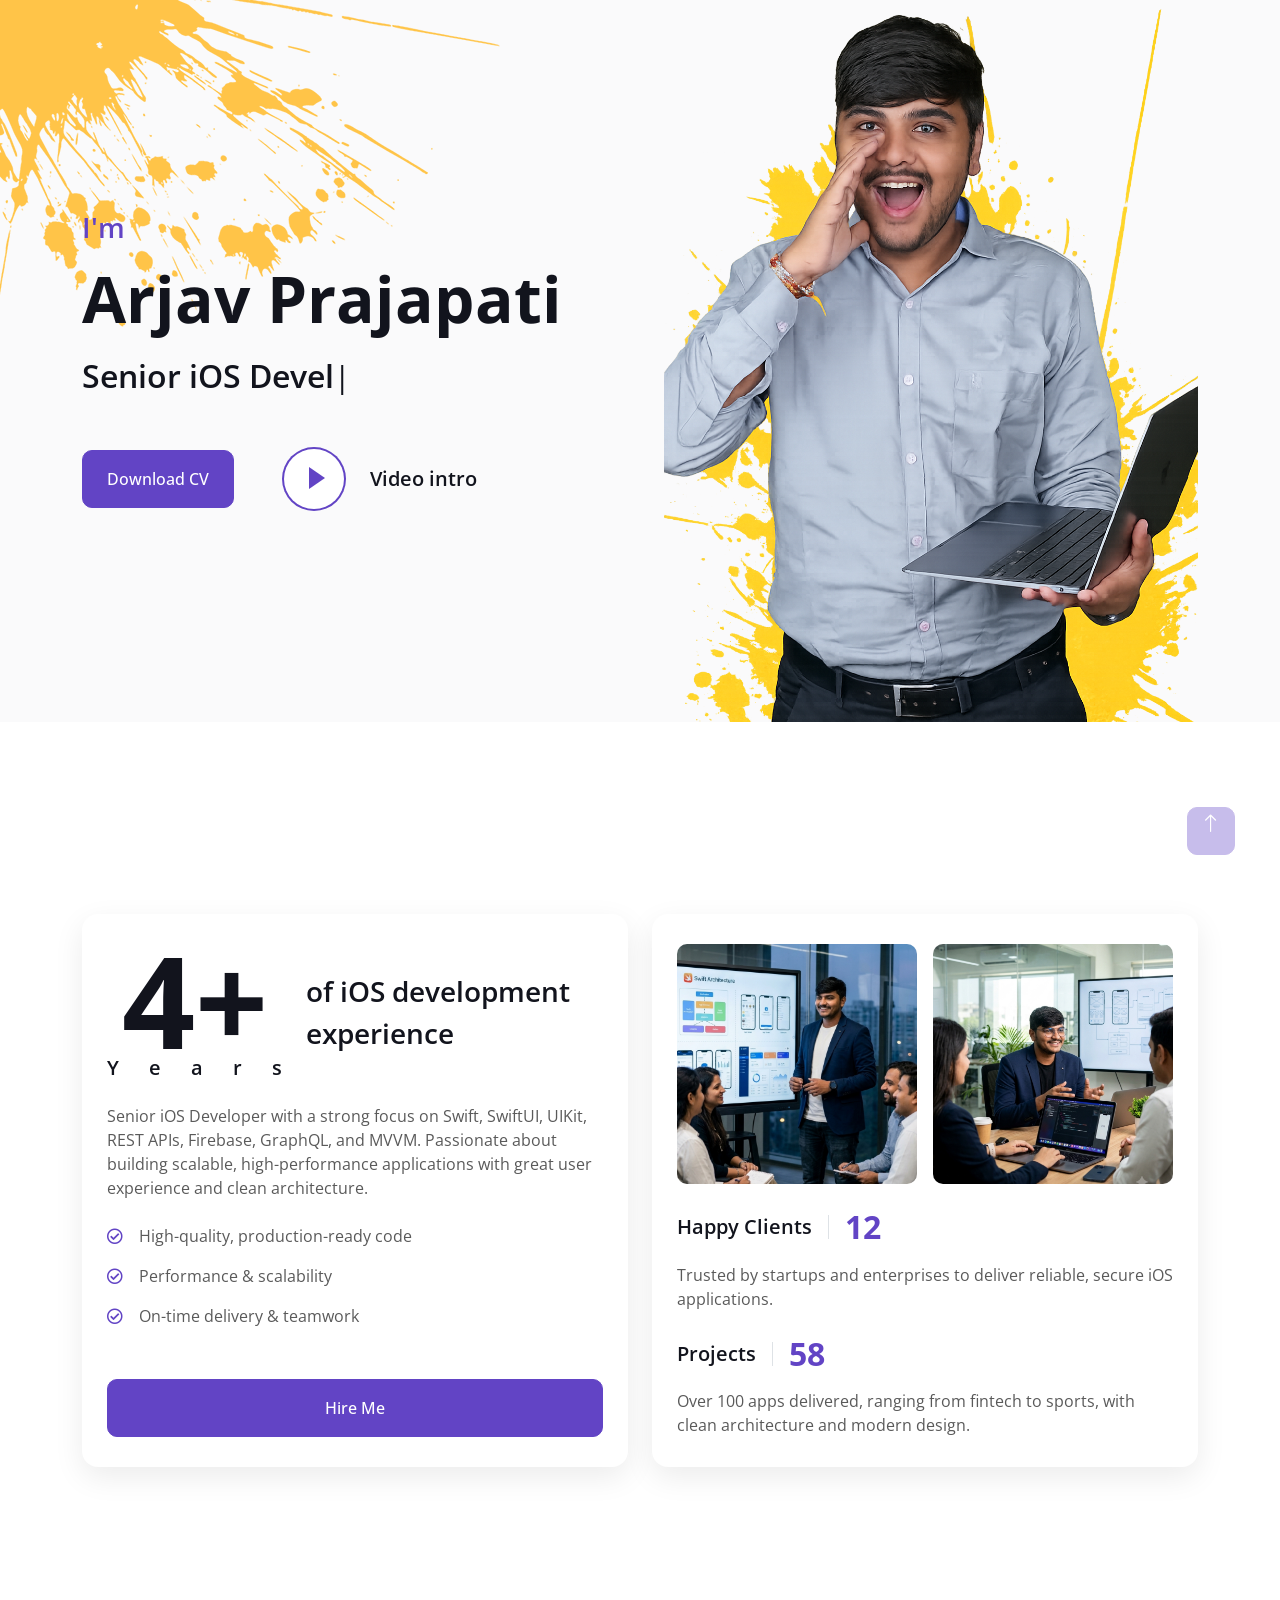
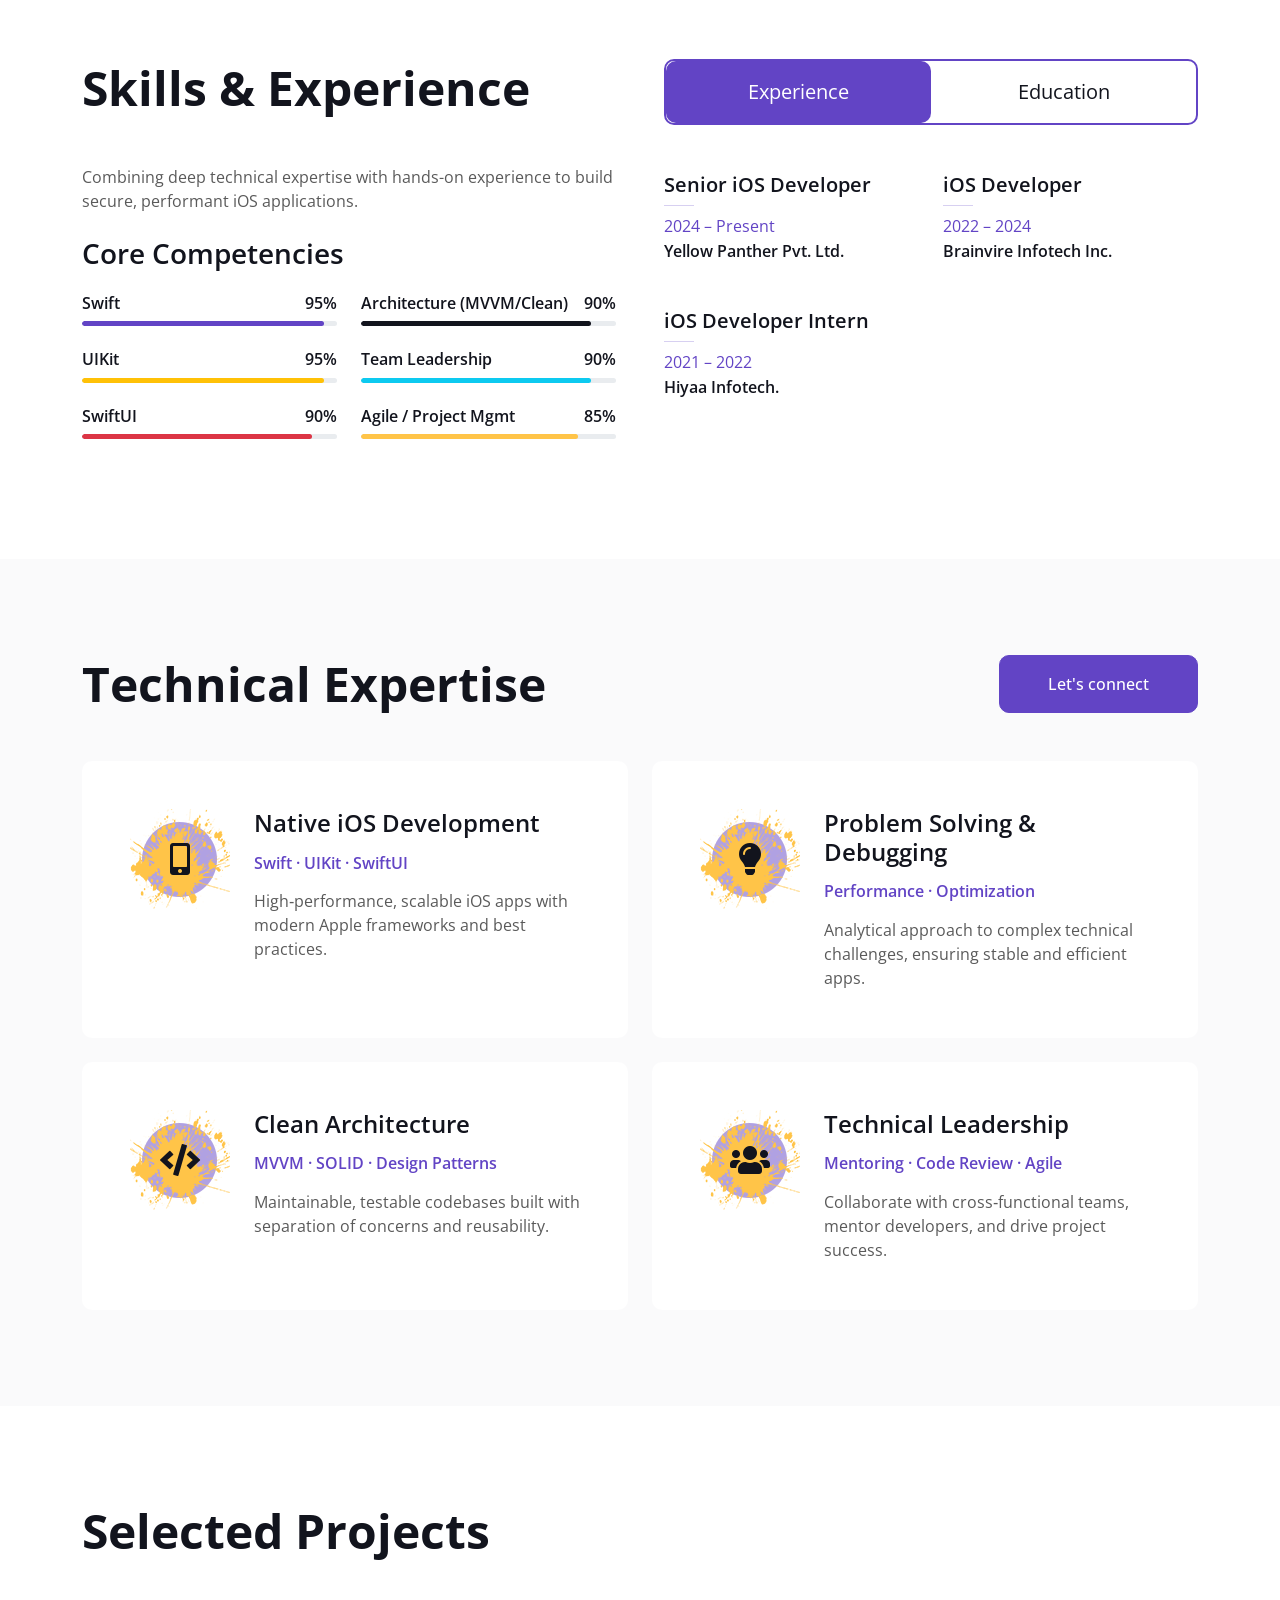
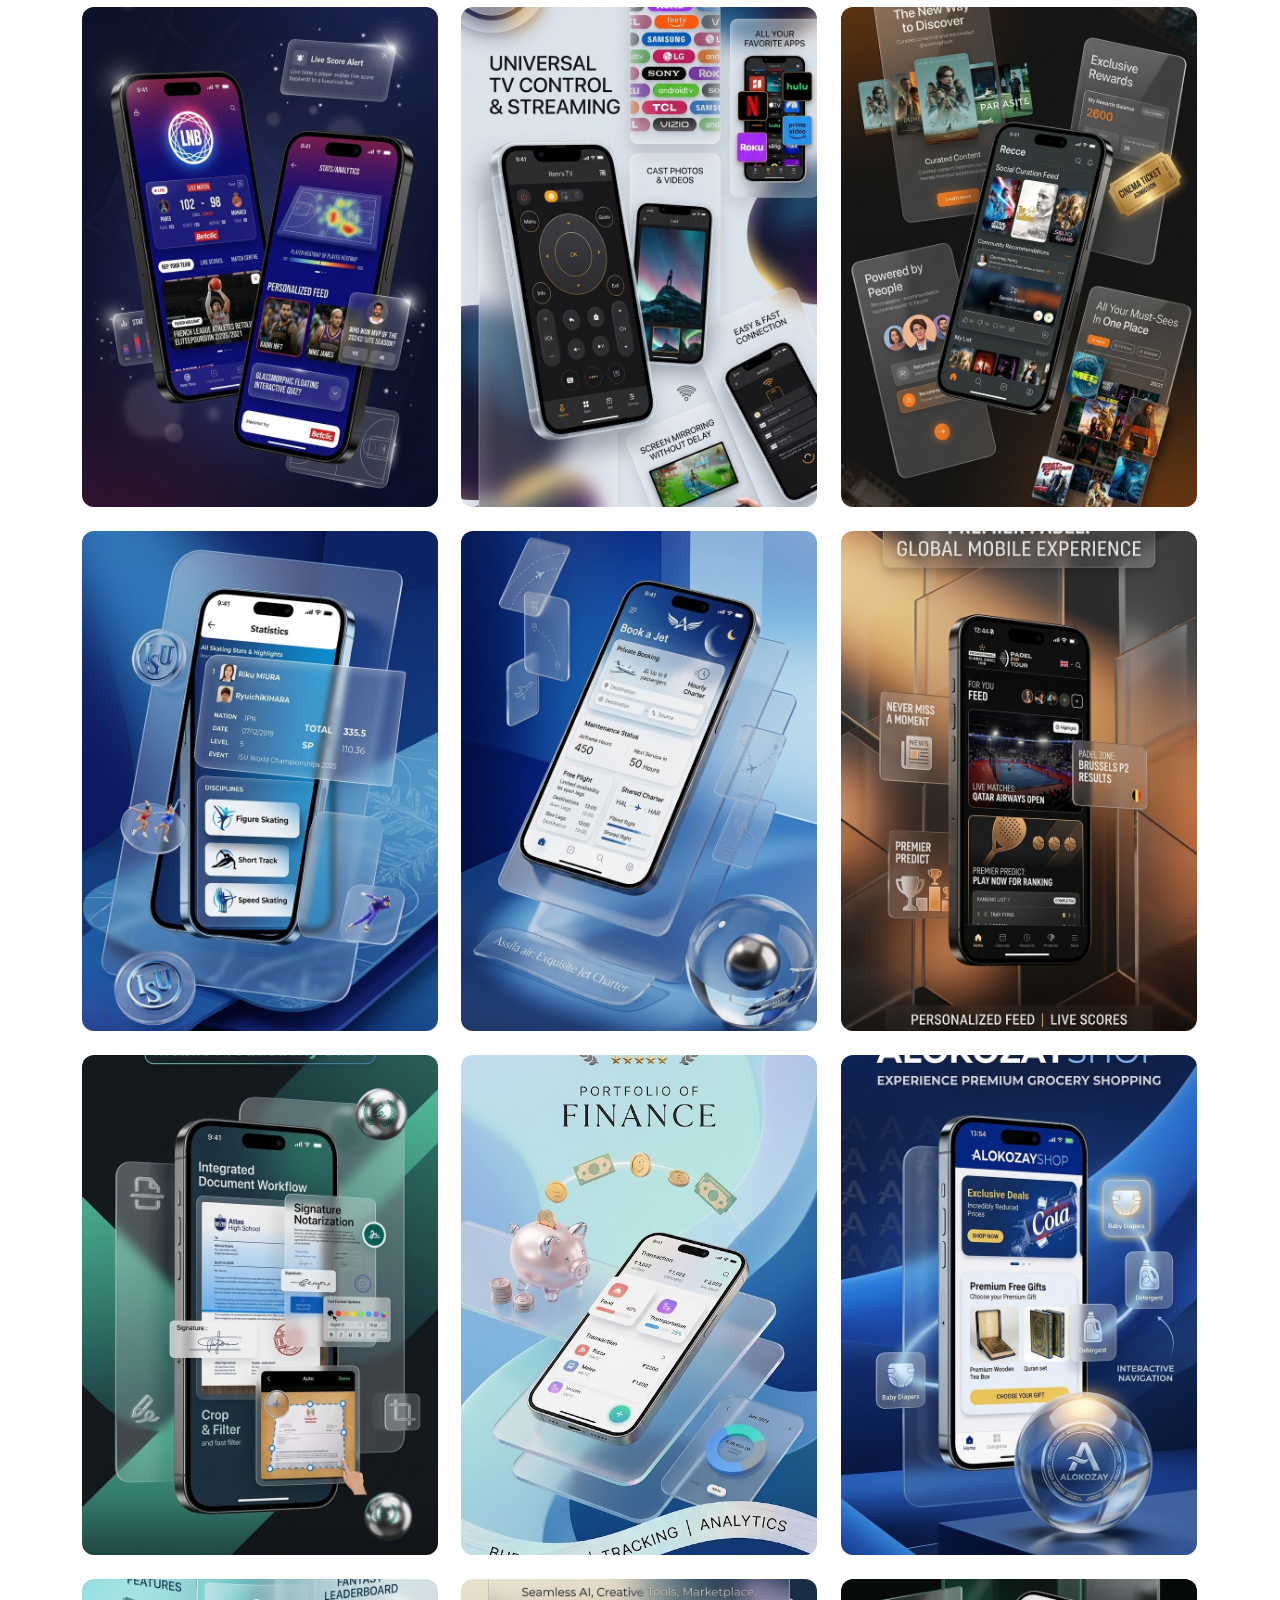
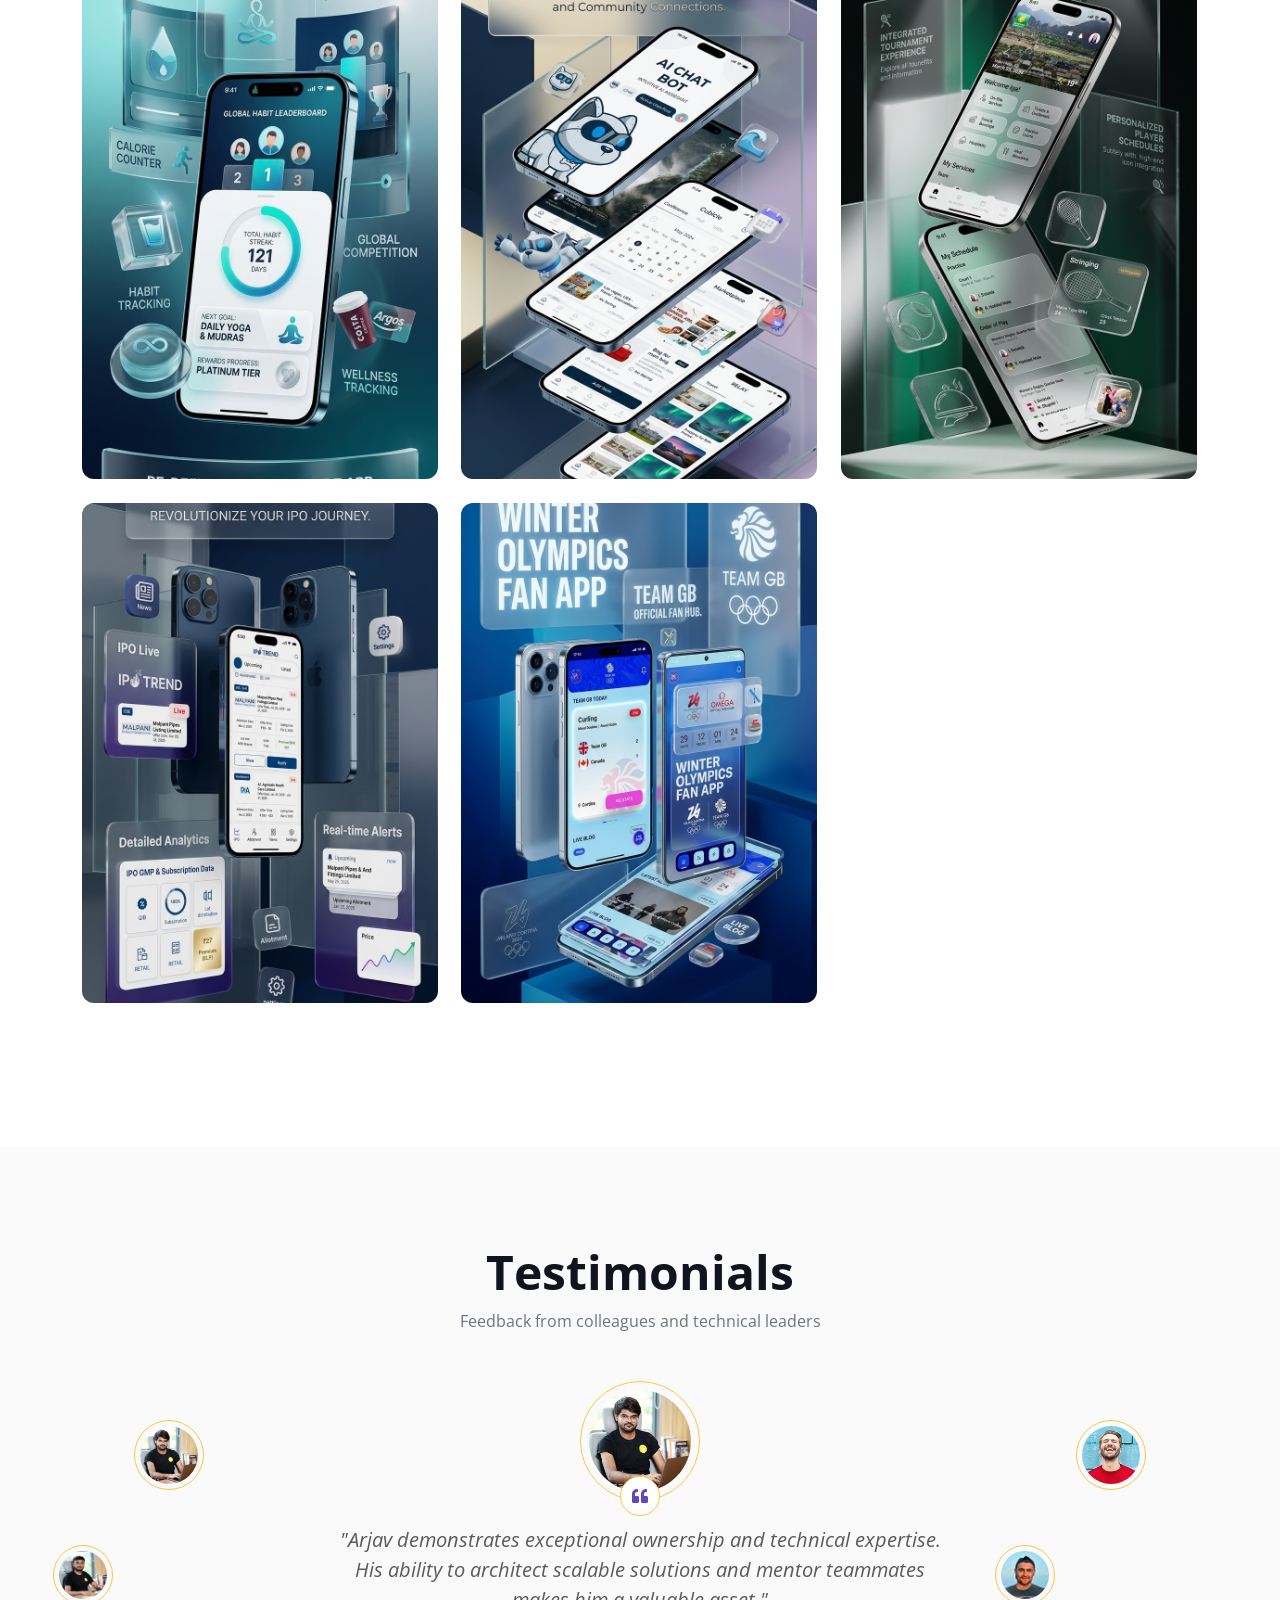
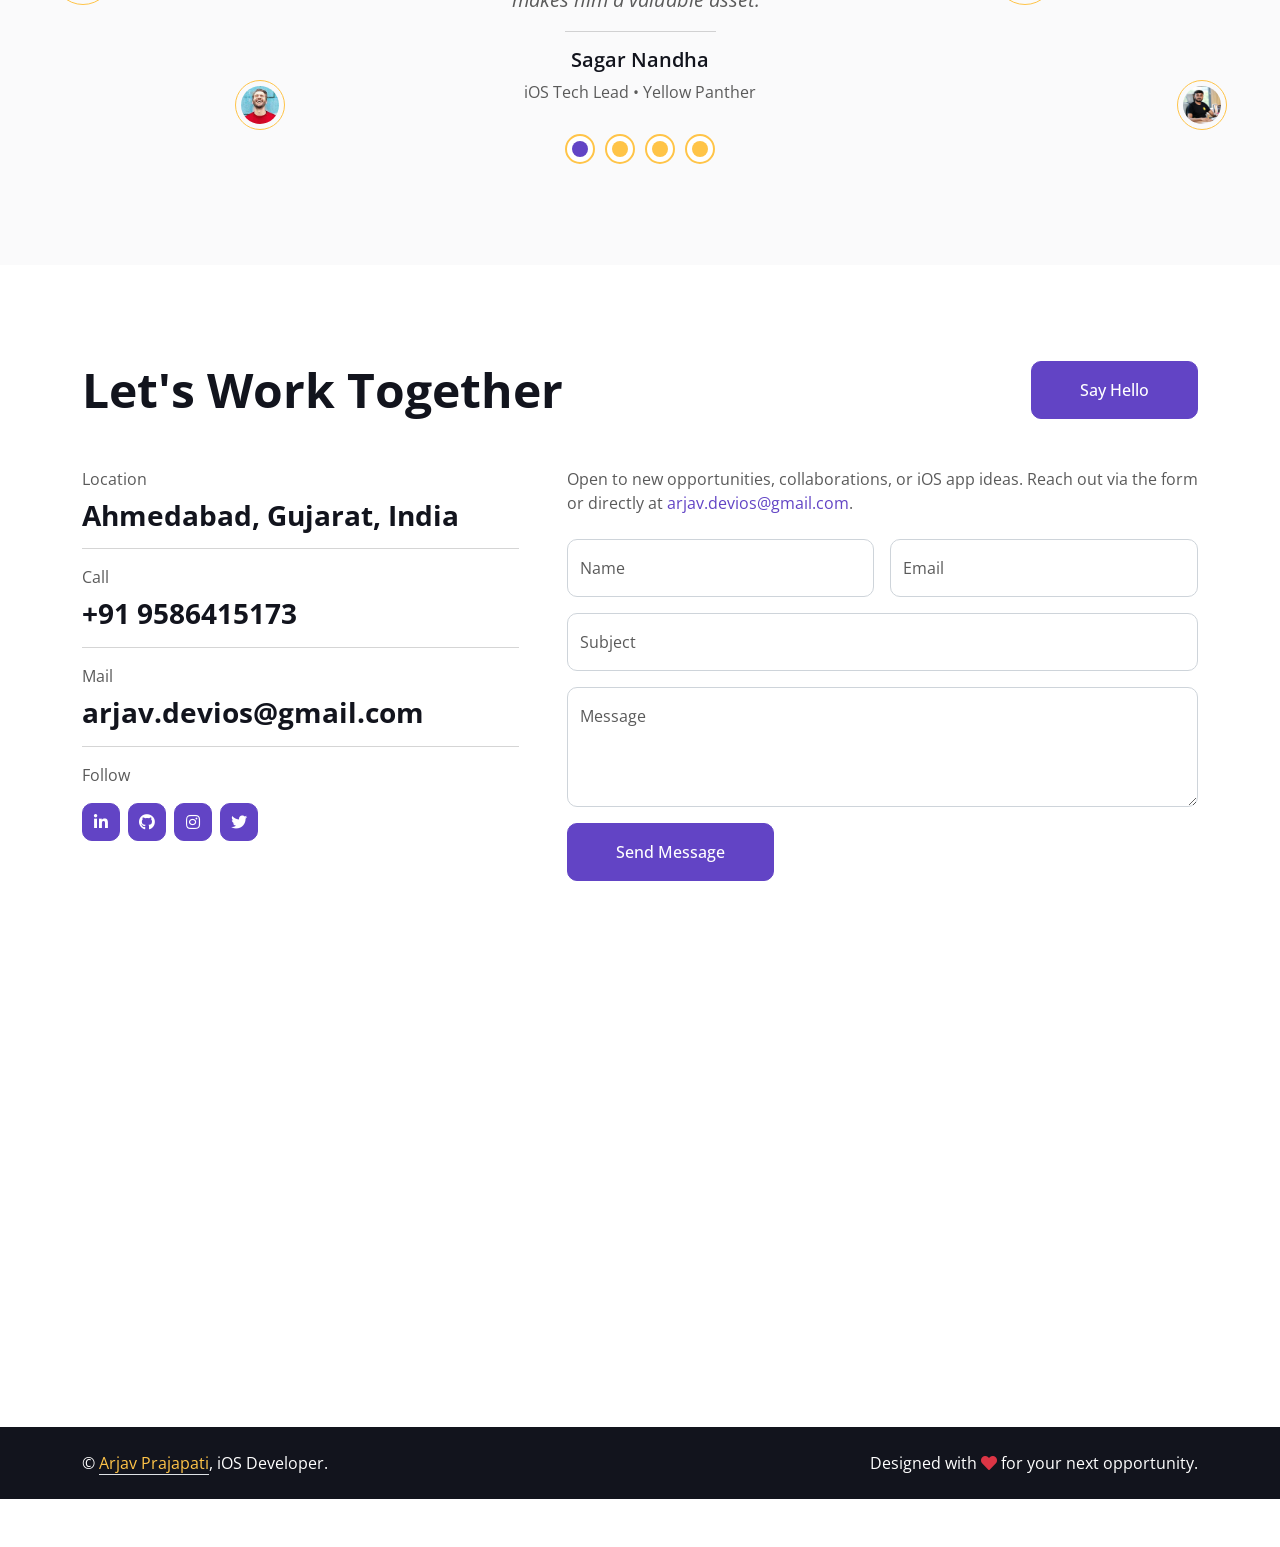
==== commit c614f0a9: "improve responsive" ====
--- a/index.html
+++ b/index.html
@@ -104,30 +104,24 @@
     <div class="container-xxl py-6" id="about">
         <div class="container">
             <div class="row g-4">
-                <!-- Left card -->
                 <div class="col-lg-6 d-flex wow fadeInUp" data-wow-delay="0.1s">
                     <div class="about-box w-100">
-                        <div class="d-flex align-items-center mb-4">
-                            <div class="years flex-shrink-0 text-center me-4">
+                        <div class="d-flex flex-column flex-sm-row align-items-sm-center mb-4">
+                            <div class="years flex-shrink-0 text-center mb-3 mb-sm-0 me-sm-4">
                                 <h1 class="display-1 mb-0">4+</h1>
                                 <h5 class="mb-0">Years</h5>
                             </div>
-                            <h3 class="lh-base mb-0">of iOS development experience</h3>
-                        </div>
-                        <p class="mb-4">
-                            Senior iOS Developer with a strong focus on Swift, SwiftUI, UIKit, REST APIs, Firebase, GraphQL, and MVVM. Passionate about building scalable, high-performance applications with great user experience and clean architecture.
-                        </p>
+                            <h3 class="lh-base mb-0 text-center text-sm-start">of iOS development experience</h3>
+                        </div>
+                        <p class="mb-4 fs-6 fs-md-5">Senior iOS Developer with a strong focus on Swift, SwiftUI, UIKit, REST APIs, Firebase, GraphQL, and MVVM. Passionate about building scalable, high-performance applications with great user experience and clean architecture.</p>
                         <div class="mb-4">
-                            <p class="mb-3"><i class="far fa-check-circle text-primary me-3"></i>High-quality, production-ready code</p>
-                            <p class="mb-3"><i class="far fa-check-circle text-primary me-3"></i>Performance & scalability</p>
-                            <p class="mb-3"><i class="far fa-check-circle text-primary me-3"></i>On-time delivery & teamwork</p>
-                        </div>
-                        <div class="mt-auto">
-                            <a href="#contact" class="btn btn-primary py-3 px-5">Hire Me</a>
-                        </div>
-                    </div>
-                </div>
-                <!-- Right card -->
+                            <p class="mb-2 mb-sm-3 d-flex align-items-center"><i class="far fa-check-circle text-primary me-2 me-sm-3 flex-shrink-0"></i><span>High-quality, production-ready code</span></p>
+                            <p class="mb-2 mb-sm-3 d-flex align-items-center"><i class="far fa-check-circle text-primary me-2 me-sm-3 flex-shrink-0"></i><span>Performance & scalability</span></p>
+                            <p class="mb-0 d-flex align-items-center"><i class="far fa-check-circle text-primary me-2 me-sm-3 flex-shrink-0"></i><span>On-time delivery & teamwork</span></p>
+                        </div>
+                        <div class="mt-auto"><a href="#contact" class="btn btn-primary py-2 py-sm-3 px-4 px-sm-5 w-100 w-sm-auto">Hire Me</a></div>
+                    </div>
+                </div>
                 <div class="col-lg-6 d-flex wow fadeInUp" data-wow-delay="0.5s">
                     <div class="about-box w-100">
                         <div class="row g-3 mb-4">
@@ -233,7 +227,7 @@
         </div>
     </div>
 
-    <!-- Service / Expertise – no freelance wording -->
+    <!-- Service / Expertise -->
     <div class="container-fluid bg-light my-5 py-6" id="service">
         <div class="container">
             <div class="row g-5 mb-5 wow fadeInUp" data-wow-delay="0.1s">
@@ -289,7 +283,7 @@
         </div>
     </div>
 
-    <!-- Projects (unchanged, professional) -->
+    <!-- Projects -->
     <div class="container-xxl py-6 pt-5" id="project">
         <div class="container">
             <div class="row g-5 mb-5 align-items-center wow fadeInUp" data-wow-delay="0.1s">
@@ -620,21 +614,13 @@
         </div>
     </div>
 
-<!-- Map Start -->
-<div class="container-fluid px-0 wow fadeInUp" data-wow-delay="0.1s">
-    <div class="map-container">
-        <iframe
-            src="https://www.google.com/maps/embed?pb=!1m18!1m12!1m3!1d235014.29980521917!2d72.41458835364277!3d23.020157730333526!2m3!1f0!2f0!3f0!3m2!1i1024!2i768!4f13.1!3m3!1m2!1s0x395e848aba5bd449%3A0x4fcedd11614f6516!2sAhmedabad%2C%20Gujarat!5e0!3m2!1sen!2sin!4v1783501457818!5m2!1sen!2sin"
-            width="100%"
-            height="450"
-            style="border:0;"
-            allowfullscreen=""
-            loading="lazy"
-            referrerpolicy="strict-origin-when-cross-origin">
-        </iframe>
-    </div>
-</div>
-<!-- Map End -->
+    <!-- Map Start -->
+    <div class="container-fluid px-0 wow fadeInUp" data-wow-delay="0.1s">
+        <div class="map-container">
+            <iframe src="https://www.google.com/maps/embed?pb=!1m18!1m12!1m3!1d235014.29980521917!2d72.41458835364277!3d23.020157730333526!2m3!1f0!2f0!3f0!3m2!1i1024!2i768!4f13.1!3m3!1m2!1s0x395e848aba5bd449%3A0x4fcedd11614f6516!2sAhmedabad%2C%20Gujarat!5e0!3m2!1sen!2sin!4v1783501457818!5m2!1sen!2sin" allowfullscreen="" loading="lazy" referrerpolicy="strict-origin-when-cross-origin"></iframe>
+        </div>
+    </div>
+    <!-- Map End -->
 
     <!-- Footer -->
     <div class="container-fluid bg-dark text-white py-4">
--- a/css/style.css
+++ b/css/style.css
@@ -571,4 +571,221 @@
     width: 100%;
     height: 450px;
     border: 0;
-}+}
+/* additional responsiveness & ratio fixes */
+        .portfolio-img {
+            position: relative;
+            height: 500px;
+            border-radius: 12px;
+            overflow: hidden;
+            background: #f0f0f0;
+        }
+        .portfolio-image {
+            width: 100%;
+            height: 100%;
+            object-fit: cover;
+            transition: .5s;
+        }
+        .portfolio-overlay {
+            position: absolute;
+            inset: 0;
+            background: rgba(98, 68, 197, .88);
+            display: flex;
+            flex-direction: column;
+            justify-content: center;
+            align-items: center;
+            text-align: center;
+            opacity: 0;
+            transition: .4s;
+            padding: 20px;
+        }
+        .portfolio-item:hover .portfolio-image {
+            transform: scale(1.08);
+        }
+        .portfolio-item:hover .portfolio-overlay {
+            opacity: 1;
+        }
+        .portfolio-content h4 {
+            color: #fff;
+            font-size: 24px;
+            font-weight: 700;
+            margin-bottom: 10px;
+            transform: translateY(-20px);
+            transition: .4s;
+        }
+        .portfolio-content p {
+            color: #f1f1f1;
+            font-size: 16px;
+            margin-bottom: 30px;
+            transform: translateY(-20px);
+            transition: .4s;
+        }
+        .portfolio-btn {
+            display: flex;
+            gap: 15px;
+            transform: translateY(20px);
+            transition: .4s;
+        }
+        .portfolio-btn .btn {
+            width: 50px;
+            height: 50px;
+            display: flex;
+            align-items: center;
+            justify-content: center;
+            border: 2px solid #fff;
+            color: #fff;
+            border-radius: 50%;
+            transition: .3s;
+        }
+        .portfolio-btn .btn:hover {
+            background: #fff;
+            color: var(--primary);
+        }
+        .portfolio-item:hover .portfolio-content h4,
+        .portfolio-item:hover .portfolio-content p,
+        .portfolio-item:hover .portfolio-btn {
+            transform: translateY(0);
+        }
+        @media (max-width: 991.98px) {
+            .portfolio-img { height: 400px; }
+        }
+        @media (max-width: 767.98px) {
+            .portfolio-img { height: 320px; }
+        }
+        @media (max-width: 575.98px) {
+            .portfolio-img { height: 260px; }
+            .portfolio-content h4 { font-size: 20px; }
+            .portfolio-content p { font-size: 14px; }
+            .portfolio-btn .btn { width: 44px; height: 44px; }
+        }
+        /* about box responsive */
+        .about-box {
+            background: #fff;
+            border-radius: 16px;
+            padding: 30px 25px;
+            width: 100%;
+            display: flex;
+            flex-direction: column;
+            box-shadow: 0 10px 30px rgba(0,0,0,.08);
+            transition: .3s;
+            height: 100%;
+        }
+        .about-box:hover {
+            transform: translateY(-6px);
+            box-shadow: 0 20px 40px rgba(0,0,0,.12);
+        }
+        .about-box img {
+            width: 100%;
+            height: 240px;
+            object-fit: cover;
+            border-radius: 12px;
+        }
+        @media (max-width: 575.98px) {
+            .about-box { padding: 20px 16px; }
+            .about-box img { height: 180px; }
+        }
+        /* service item responsive */
+        .service-item {
+            transition: .3s;
+            height: 100%;
+        }
+        .service-item:hover {
+            transform: translateY(-6px);
+            box-shadow: 0 15px 30px rgba(0,0,0,.08);
+        }
+        .bg-icon {
+            width: 80px;
+            height: 80px;
+            display: flex;
+            align-items: center;
+            justify-content: center;
+            background: url(../img/bg-icon.png) center center no-repeat;
+            background-size: contain;
+            flex-shrink: 0;
+        }
+        @media (max-width: 575.98px) {
+            .bg-icon { width: 60px; height: 60px; }
+            .service-item { padding: 20px !important; }
+        }
+        /* testimonial images */
+        .testimonial-left img,
+        .testimonial-right img {
+            position: absolute;
+            padding: 5px;
+            border: 1px solid var(--secondary);
+            border-radius: 70px;
+            object-fit: cover;
+        }
+        .testimonial-left img:nth-child(1),
+        .testimonial-right img:nth-child(3) {
+            width: 70px;
+            height: 70px;
+            top: 10%;
+            left: 50%;
+            transform: translateX(-50%);
+        }
+        .testimonial-left img:nth-child(2),
+        .testimonial-right img:nth-child(2) {
+            width: 60px;
+            height: 60px;
+            top: 50%;
+            left: 10%;
+            transform: translateY(-50%);
+        }
+        .testimonial-left img:nth-child(3),
+        .testimonial-right img:nth-child(1) {
+            width: 50px;
+            height: 50px;
+            bottom: 10%;
+            right: 10%;
+        }
+        .testimonial-carousel .owl-item img {
+            width: 120px;
+            height: 120px;
+            object-fit: cover;
+        }
+        .testimonial-item .rounded-circle {
+            width: 120px;
+            height: 120px;
+            object-fit: cover;
+        }
+        /* map */
+        .map-container iframe {
+            width: 100%;
+            height: 450px;
+            border: 0;
+            display: block;
+        }
+        @media (max-width: 767.98px) {
+            .map-container iframe { height: 300px; }
+        }
+        /* years */
+        #about .years .display-1 {
+            font-size: 8rem;
+            line-height: 7rem;
+        }
+        @media (max-width: 575.98px) {
+            #about .years .display-1 { font-size: 5rem; line-height: 4.5rem; }
+        }
+        /* skill progress */
+        #skill .progress { height: 5px; border-radius: 5px; }
+        #skill .progress .progress-bar { border-radius: 5px; transition: 3s; }
+        /* navbar */
+        .navbar .navbar-nav .nav-link {
+            padding: 20px 15px;
+            color: var(--dark);
+            font-size: 17px;
+            font-weight: 600;
+        }
+        @media (max-width: 991.98px) {
+            .navbar .navbar-nav .nav-link { padding: 10px 0; font-size: 16px; }
+        }
+        .btn-play { position: relative; display: block; box-sizing: content-box; width: 16px; height: 26px; border-radius: 100%; border: none; outline: none !important; padding: 18px 20px 20px 28px; background: var(--primary); }
+        .btn-play:before { content: ""; position: absolute; z-index: 0; left: 50%; top: 50%; transform: translateX(-50%) translateY(-50%); display: block; width: 60px; height: 60px; background: var(--primary); border-radius: 100%; animation: pulse-border 1500ms ease-out infinite; }
+        .btn-play:after { content: ""; position: absolute; z-index: 1; left: 50%; top: 50%; transform: translateX(-50%) translateY(-50%); display: block; width: 60px; height: 60px; background: #FFFFFF; border-radius: 100%; transition: all 200ms; }
+        .btn-play span { display: block; position: relative; z-index: 3; width: 0; height: 0; left: -1px; border-left: 16px solid var(--primary); border-top: 11px solid transparent; border-bottom: 11px solid transparent; }
+        @keyframes pulse-border { 0% { transform: translateX(-50%) translateY(-50%) translateZ(0) scale(1); opacity: 1; } 100% { transform: translateX(-50%) translateY(-50%) translateZ(0) scale(2); opacity: 0; } }
+        .my-6 { margin-top: 6rem; margin-bottom: 6rem; }
+        .py-6 { padding-top: 6rem; padding-bottom: 6rem; }
+        @media (max-width: 575.98px) { .my-6 { margin-top: 3rem; margin-bottom: 3rem; } .py-6 { padding-top: 3rem; padding-bottom: 3rem; } }
+        .back-to-top { position: fixed; display: none; right: 45px; bottom: 45px; z-index: 99; }
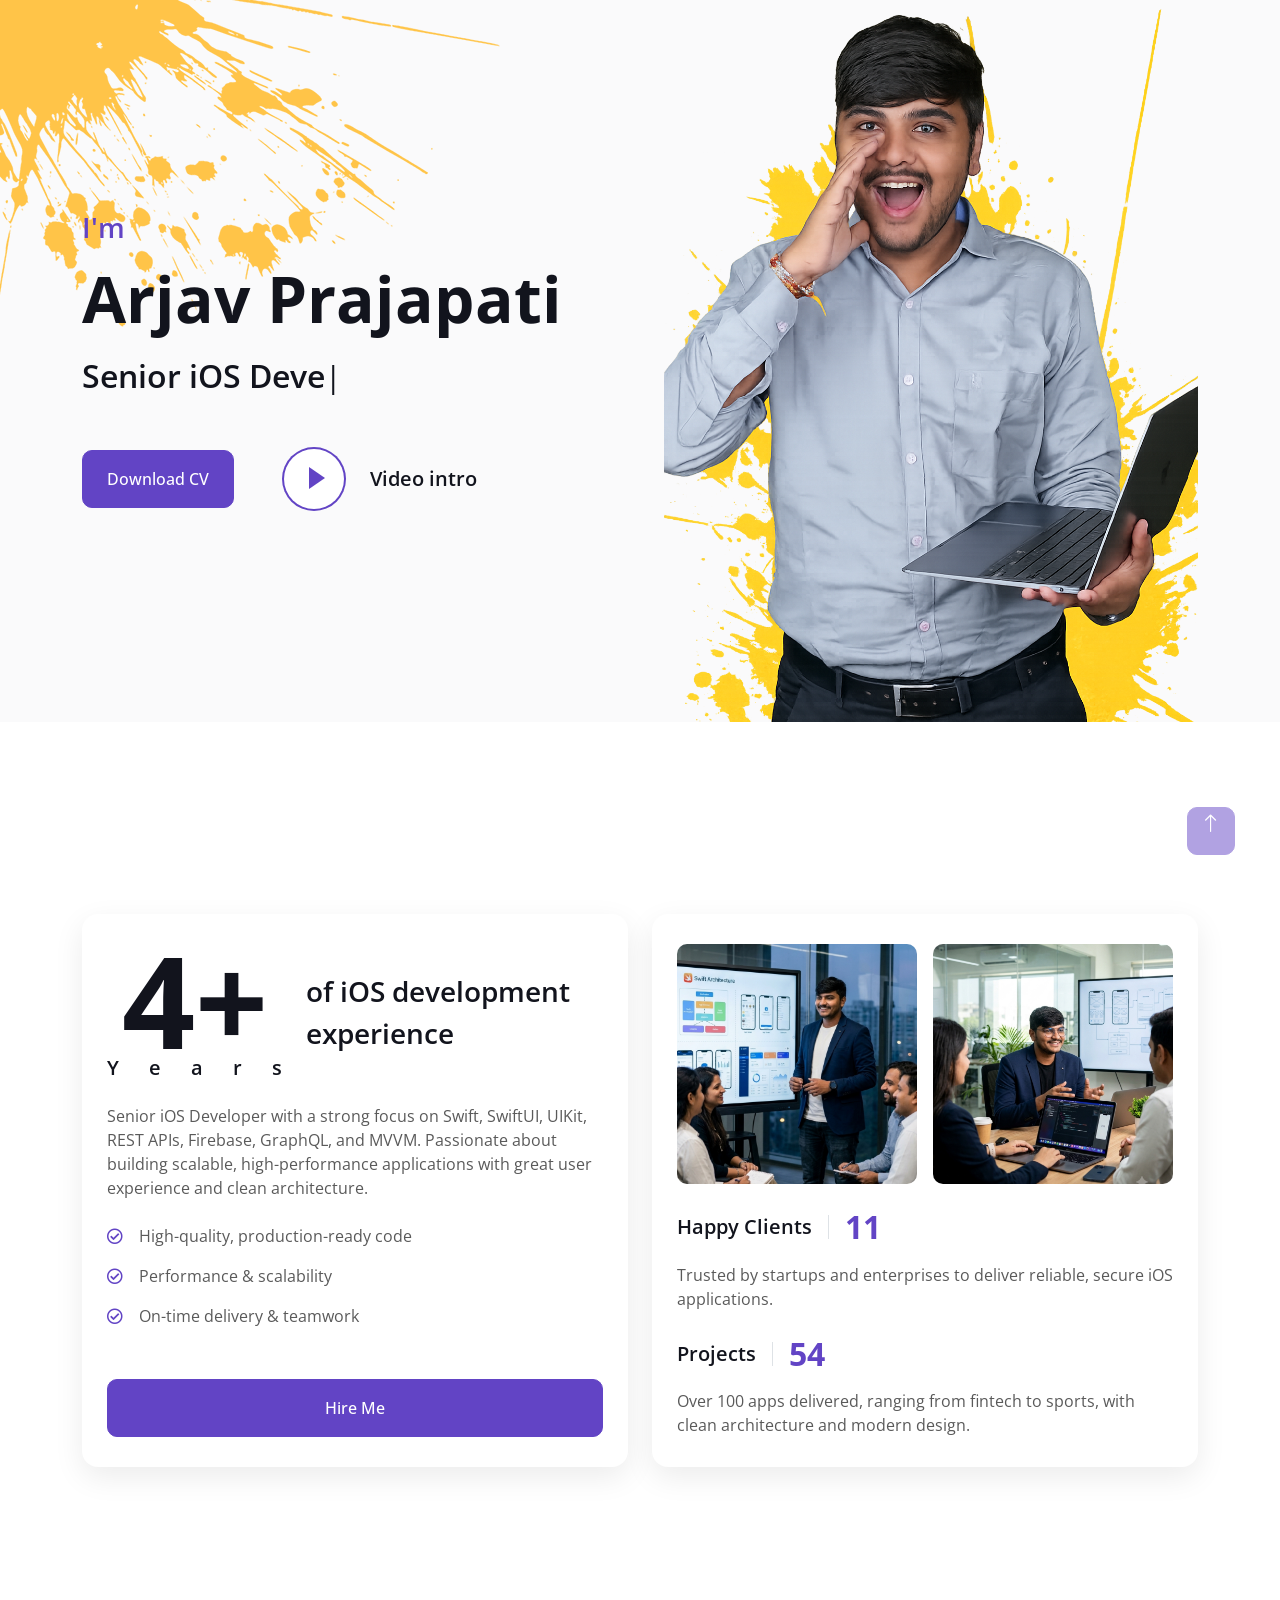
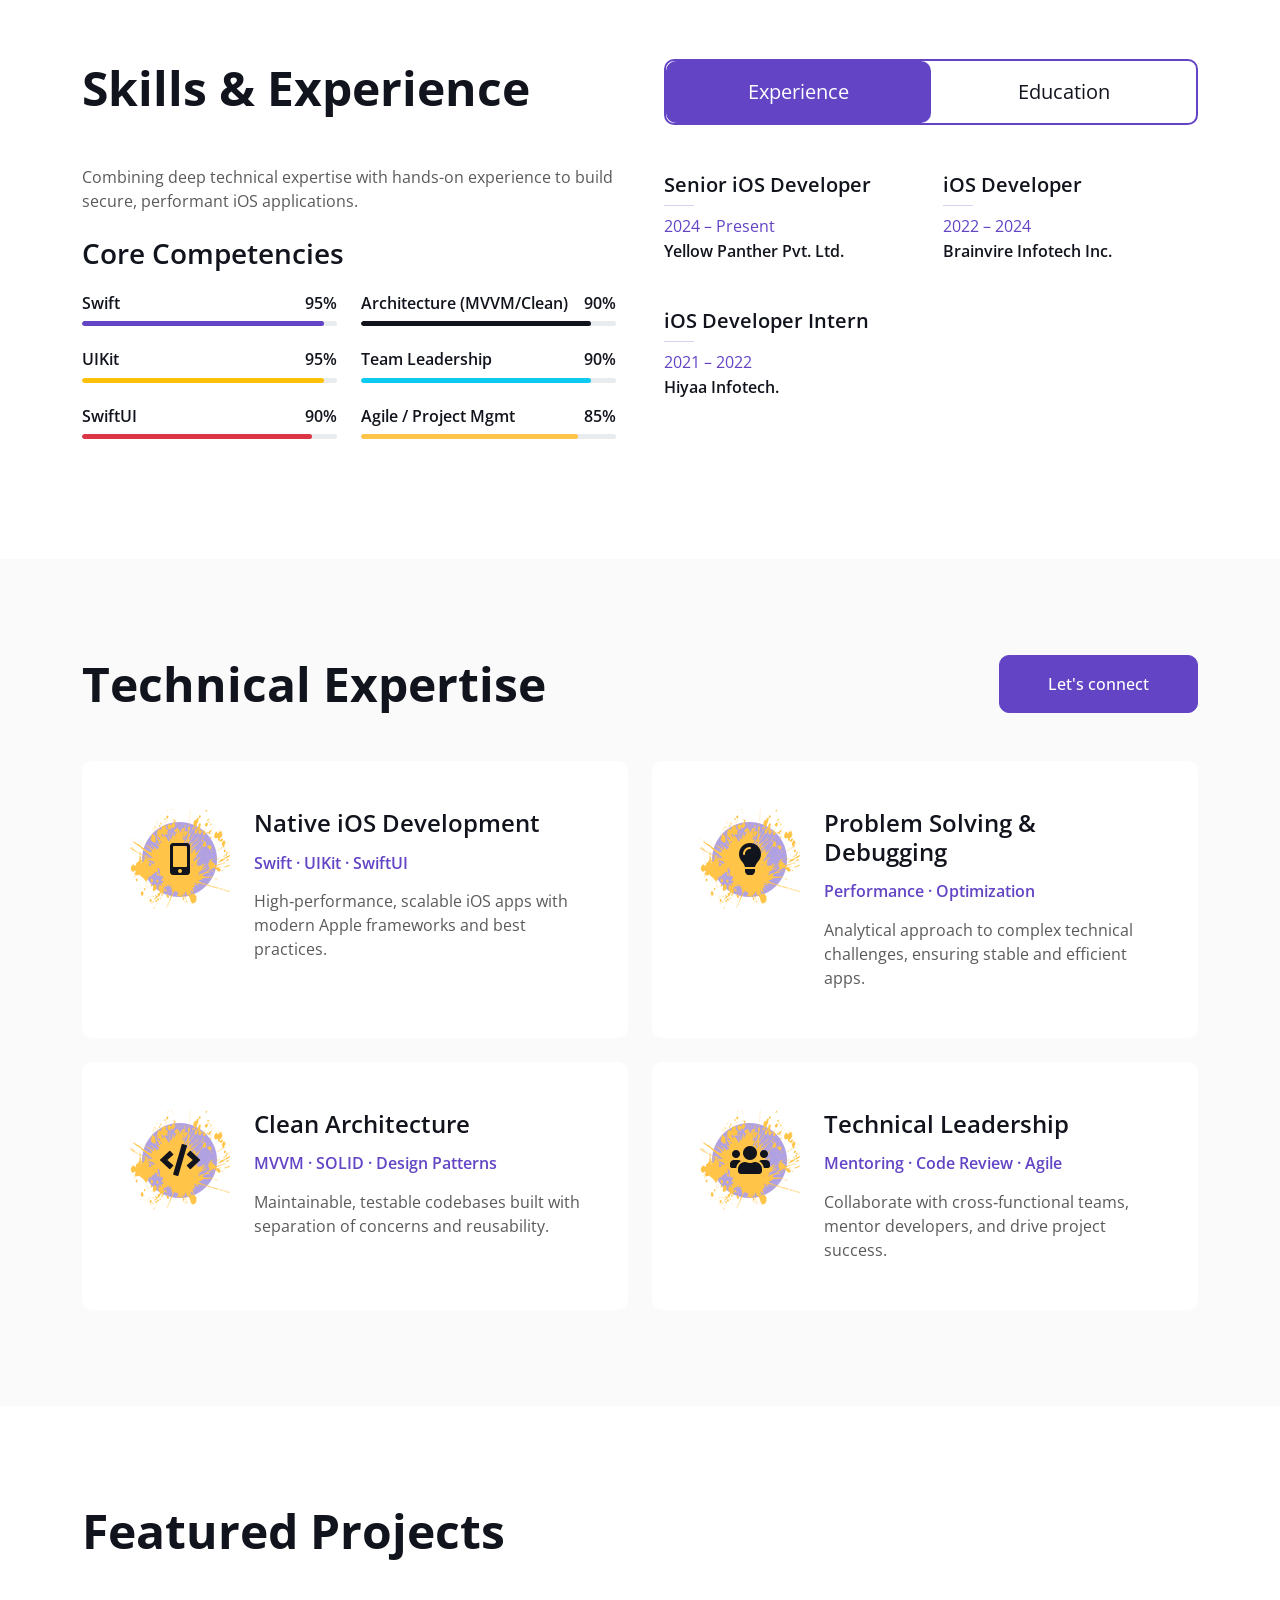
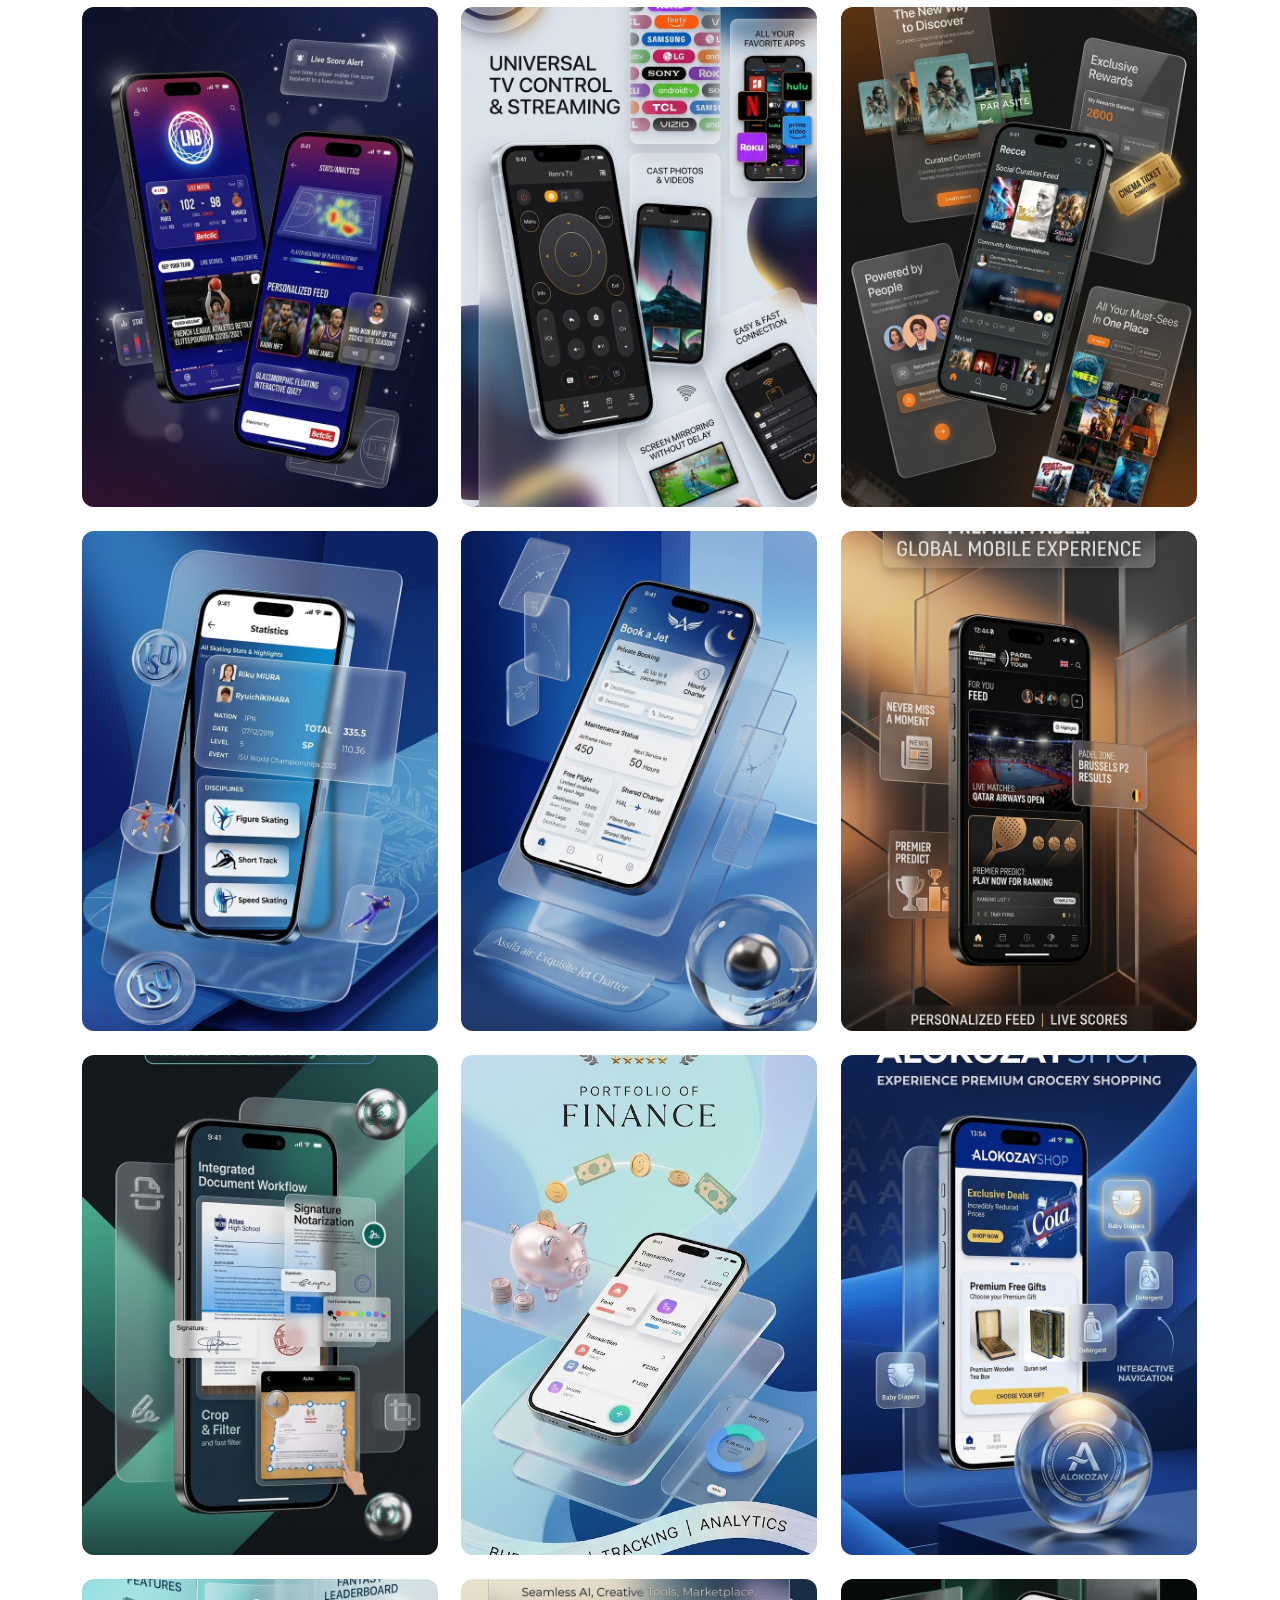
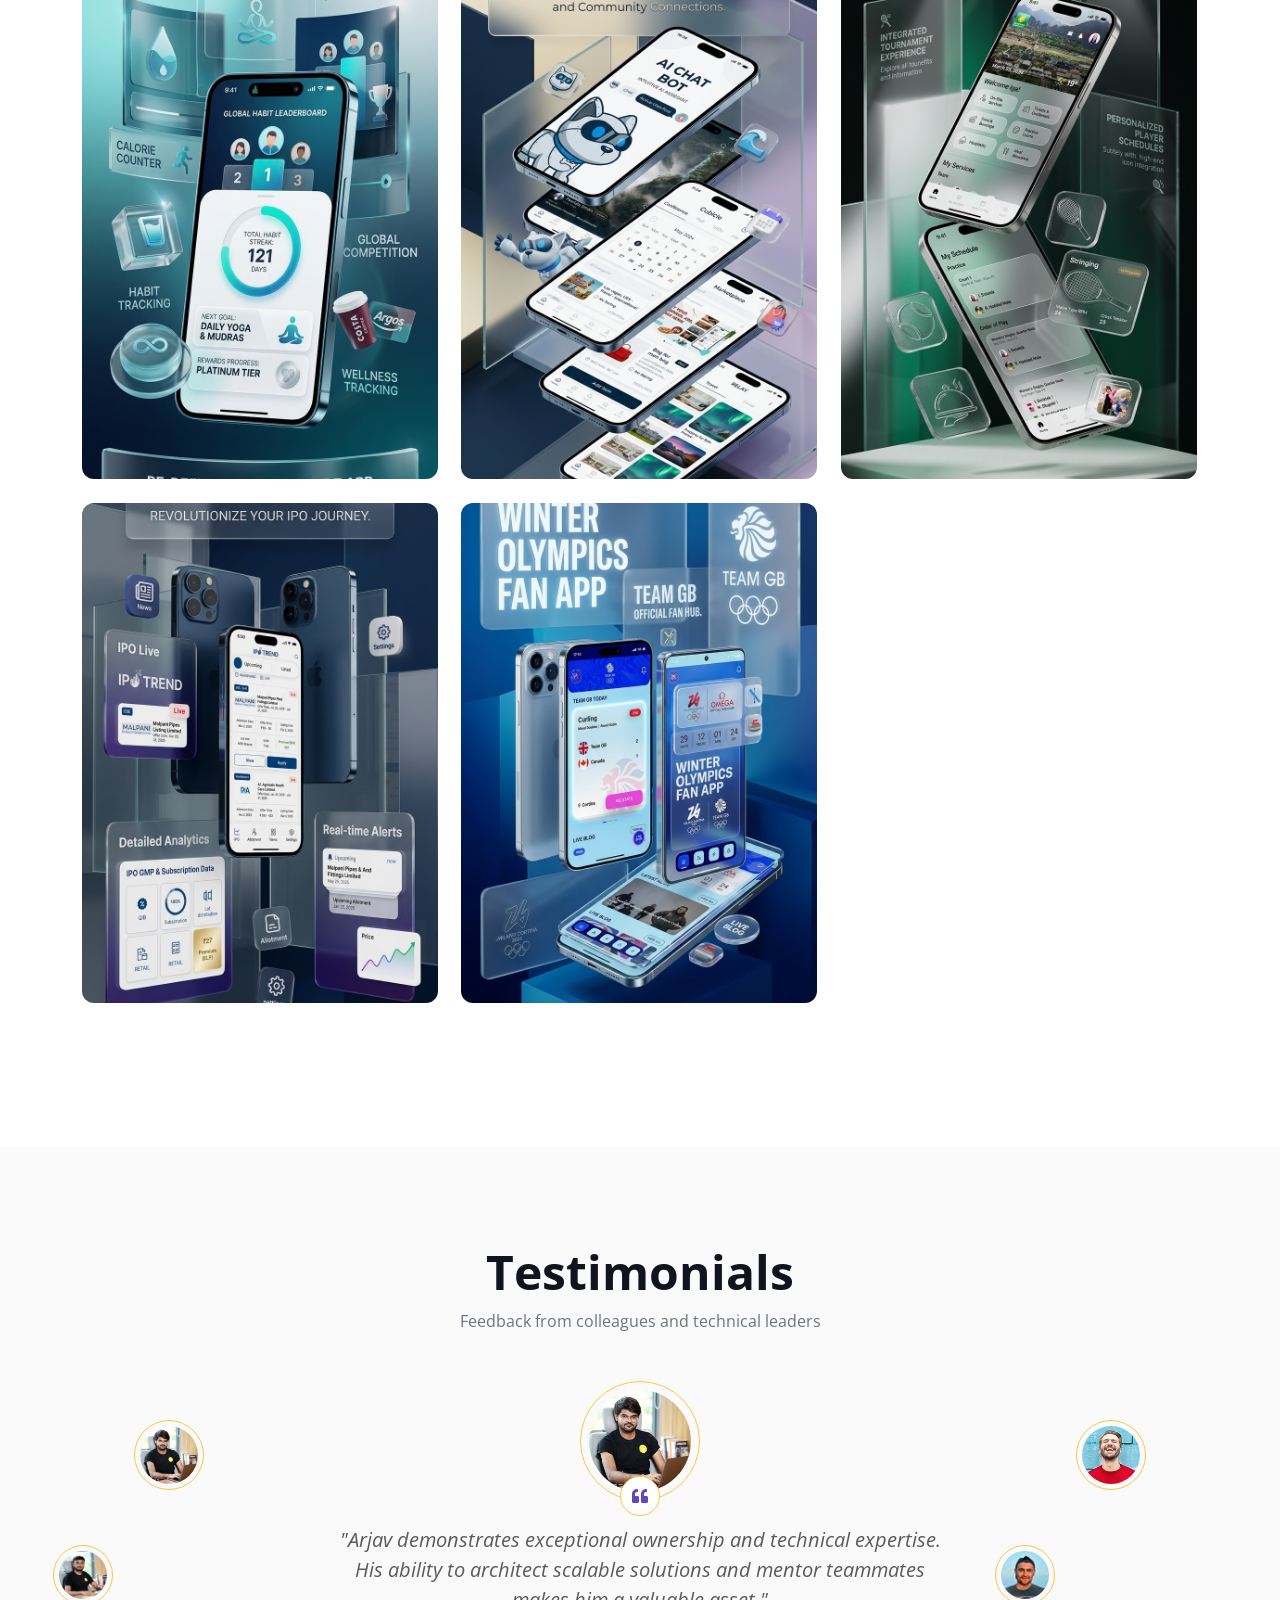
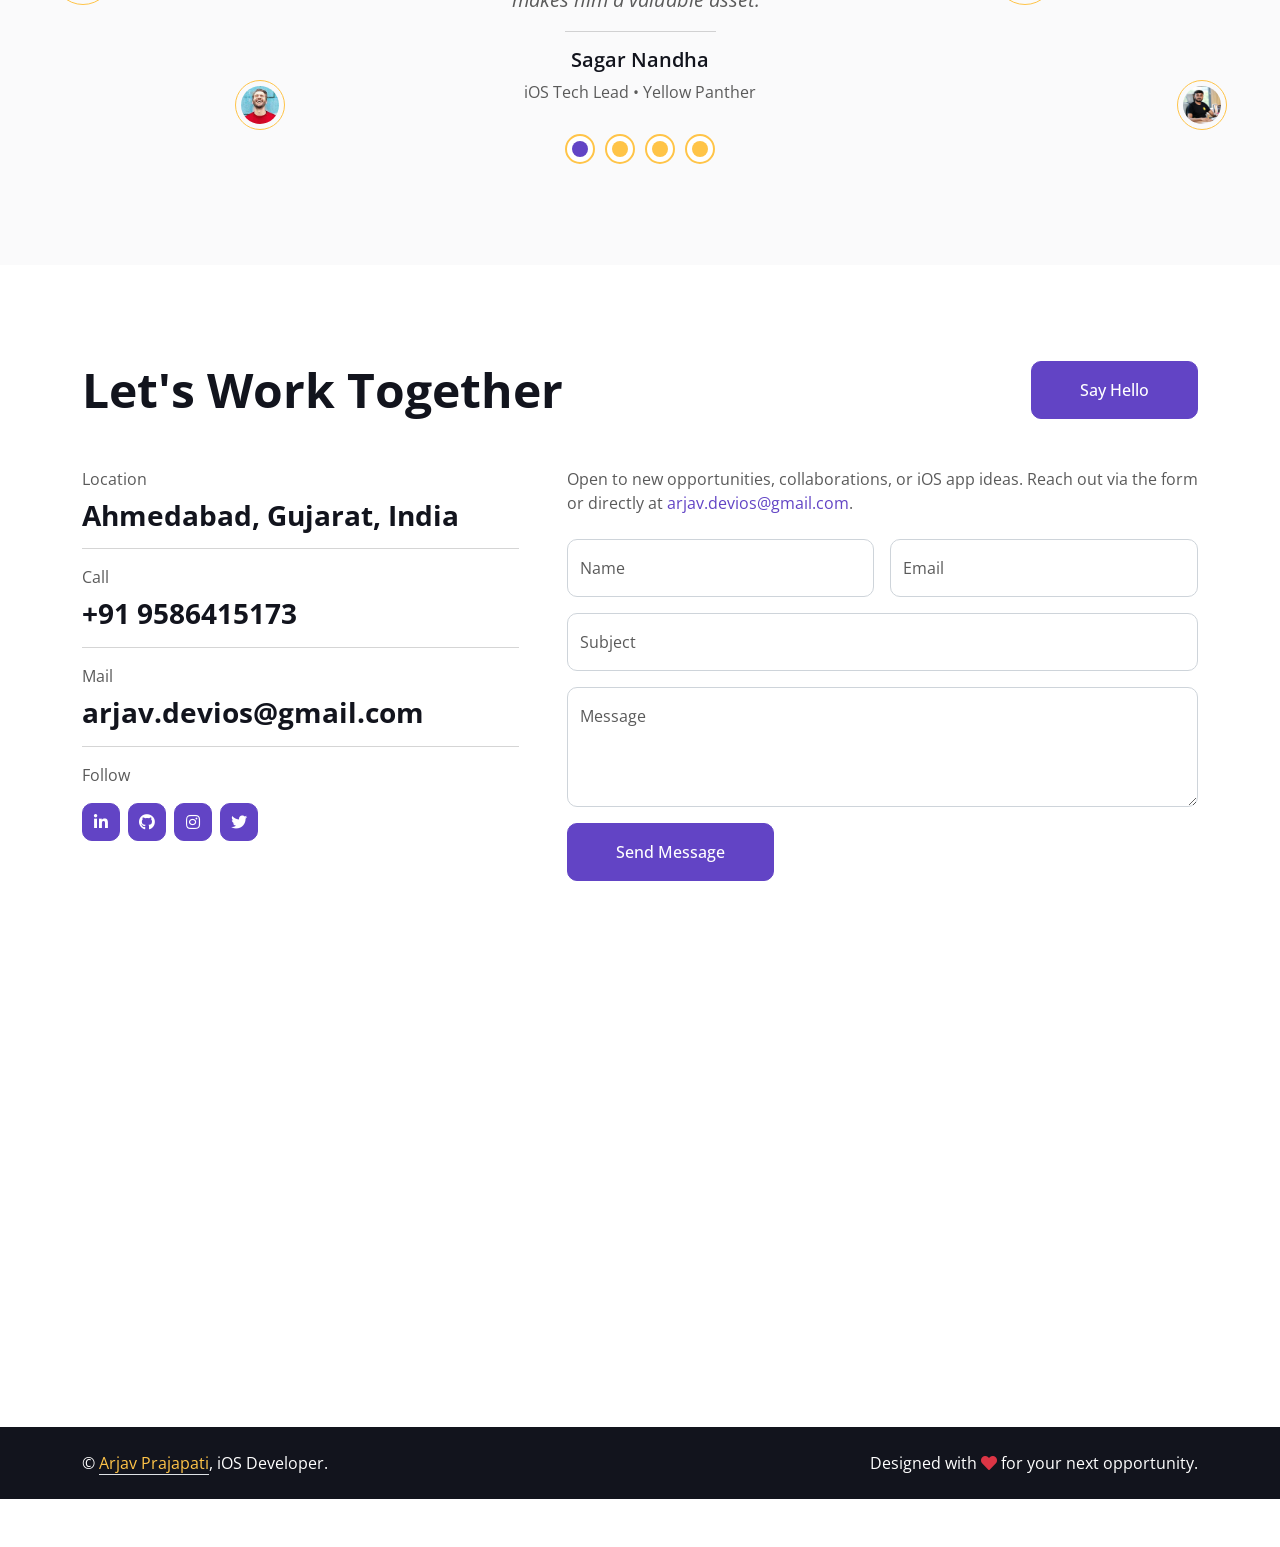
==== commit dbdb564d: "--- Fixes" ====
--- a/index.html
+++ b/index.html
@@ -287,7 +287,7 @@
     <div class="container-xxl py-6 pt-5" id="project">
         <div class="container">
             <div class="row g-5 mb-5 align-items-center wow fadeInUp" data-wow-delay="0.1s">
-                <div class="col-lg-6"><h1 class="display-5 mb-0">Selected Projects</h1></div>
+                <div class="col-lg-6"><h1 class="display-5 mb-0">Featured Projects</h1></div>
             </div>
             <div class="row g-4 portfolio-container wow fadeInUp" data-wow-delay="0.1s">
                 <!-- LNB -->
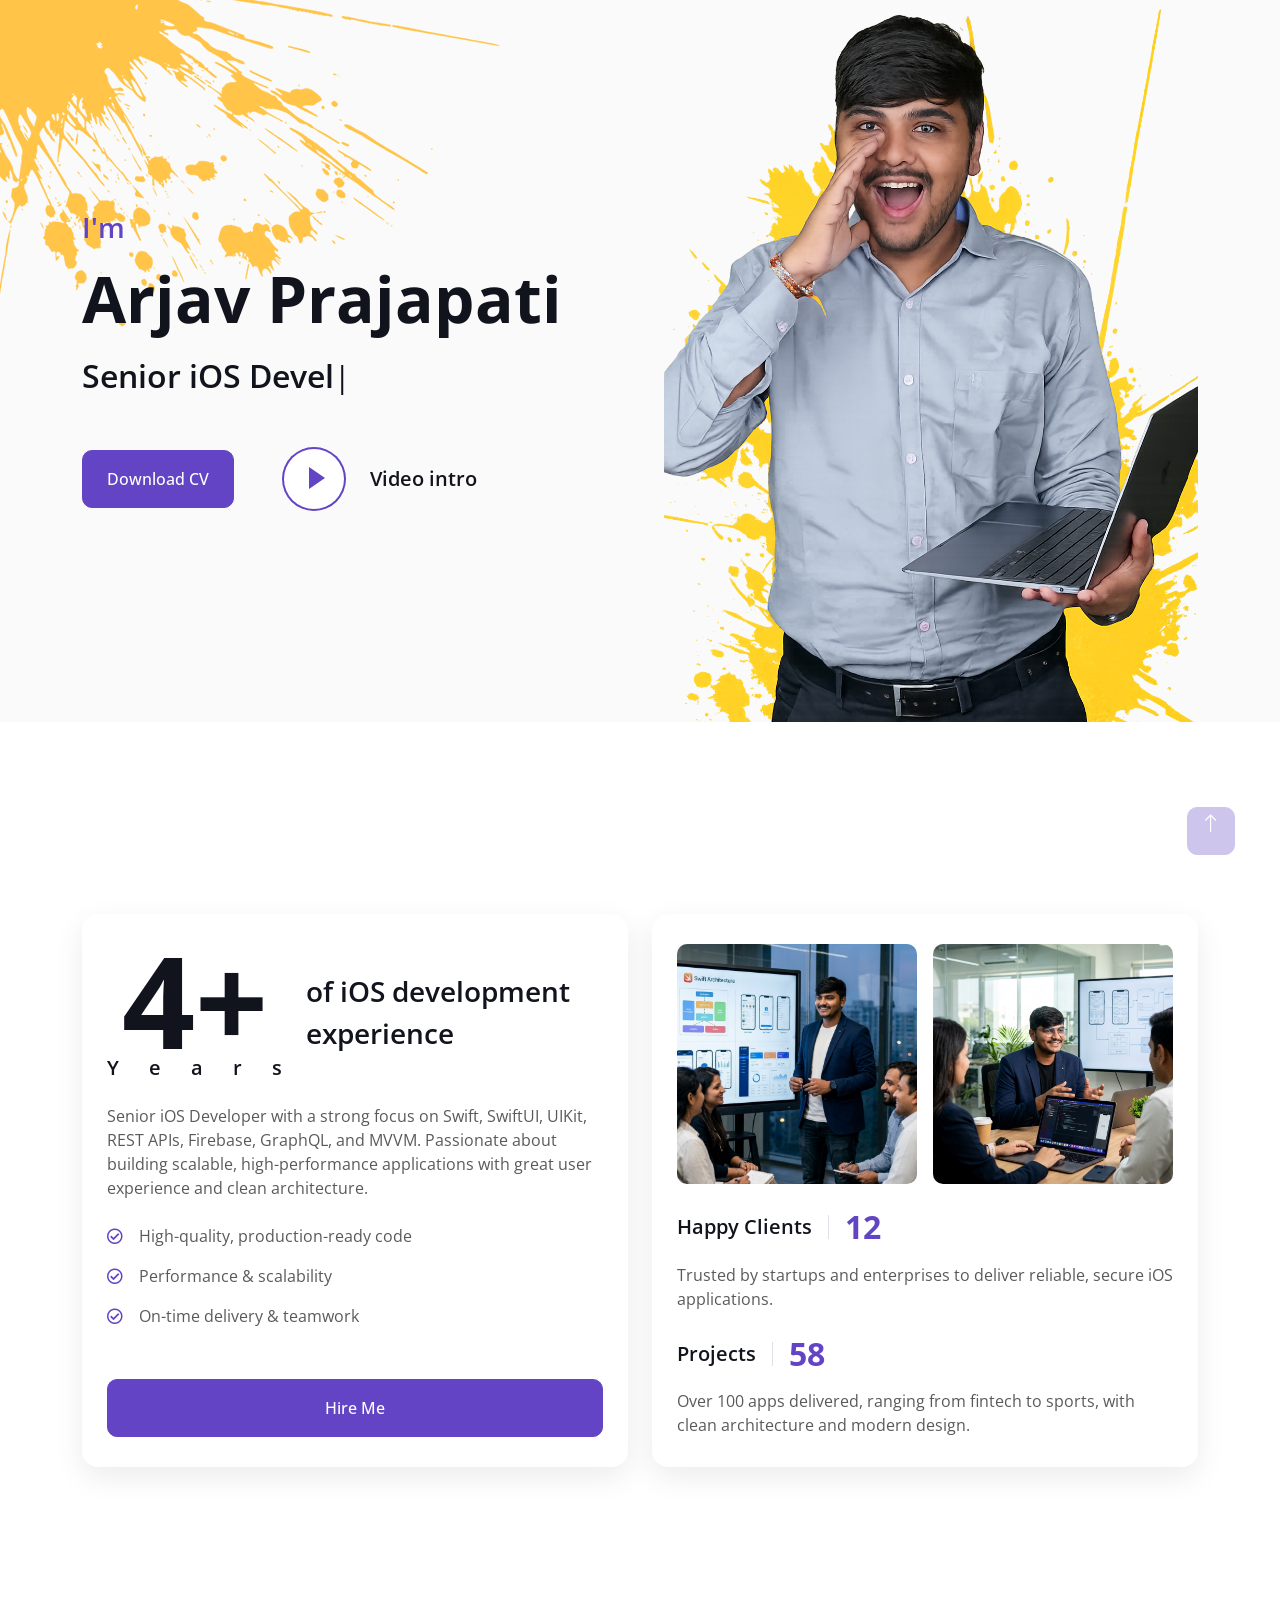
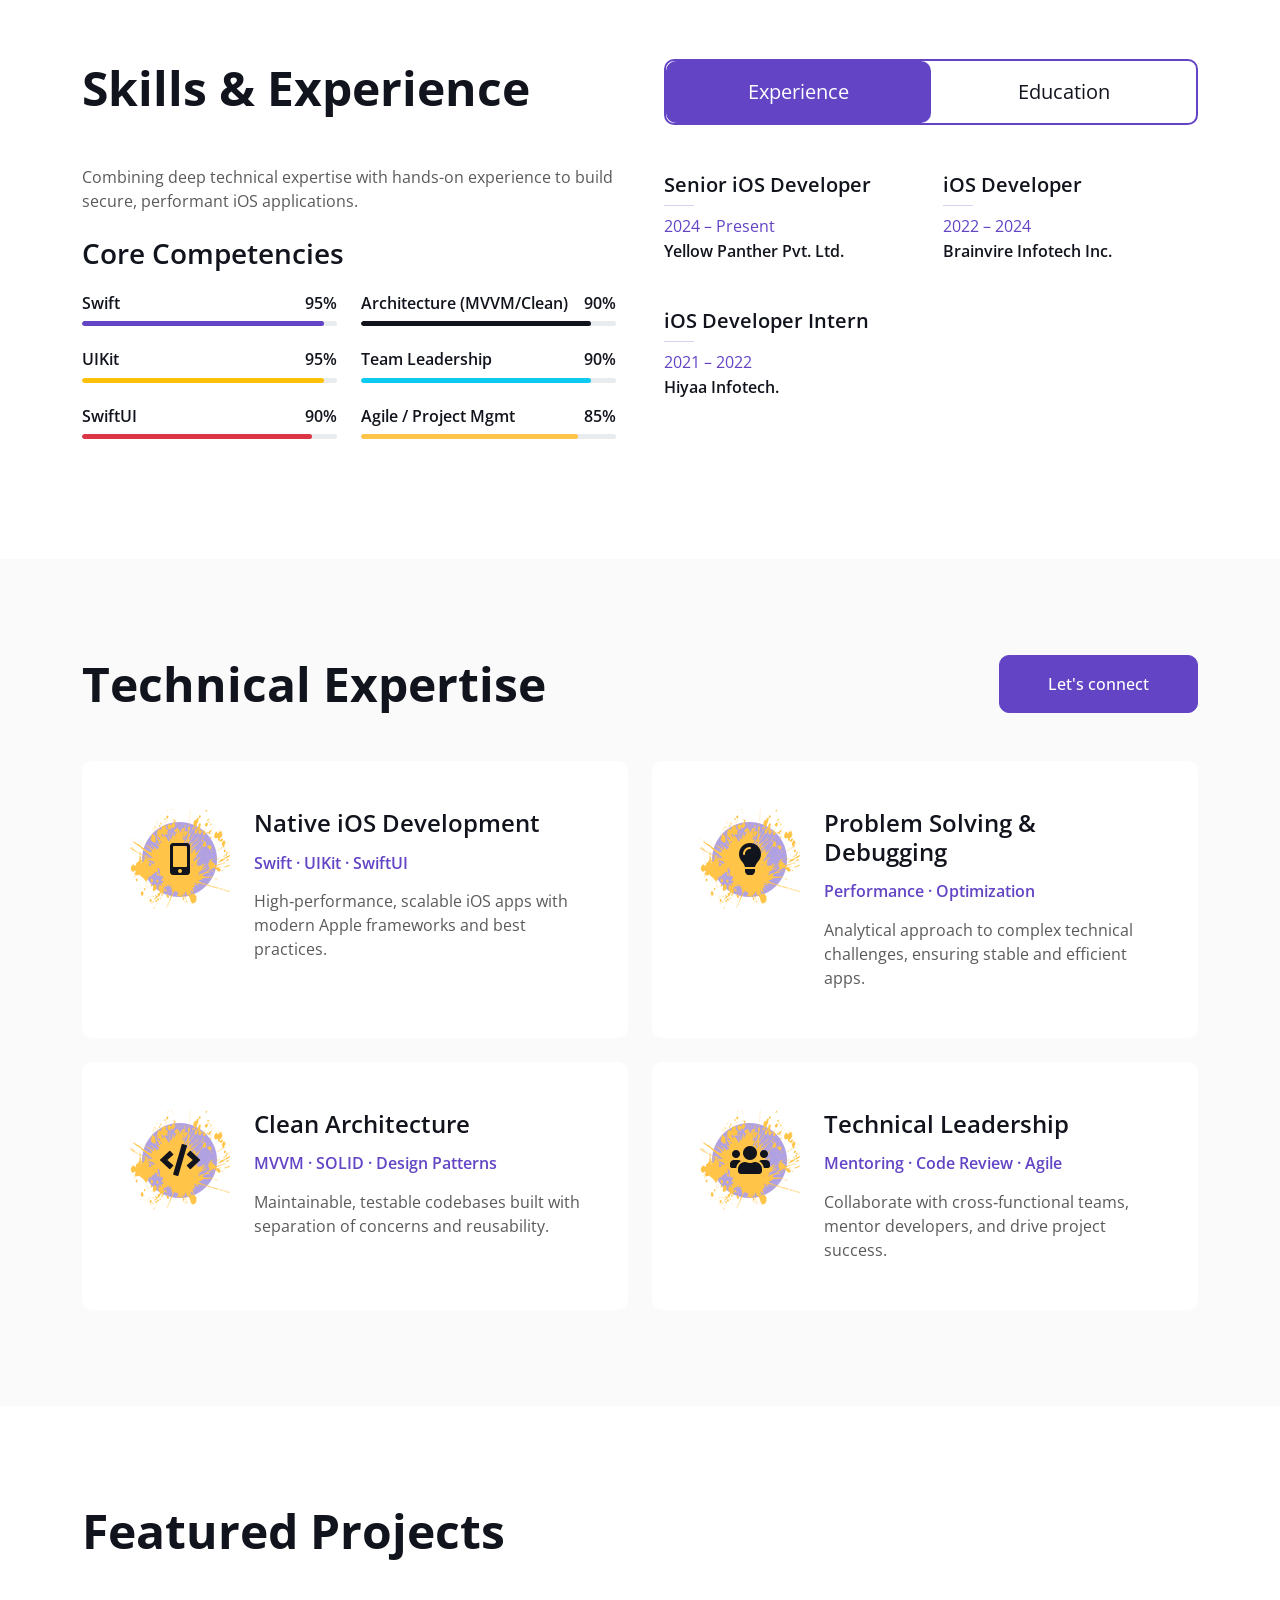
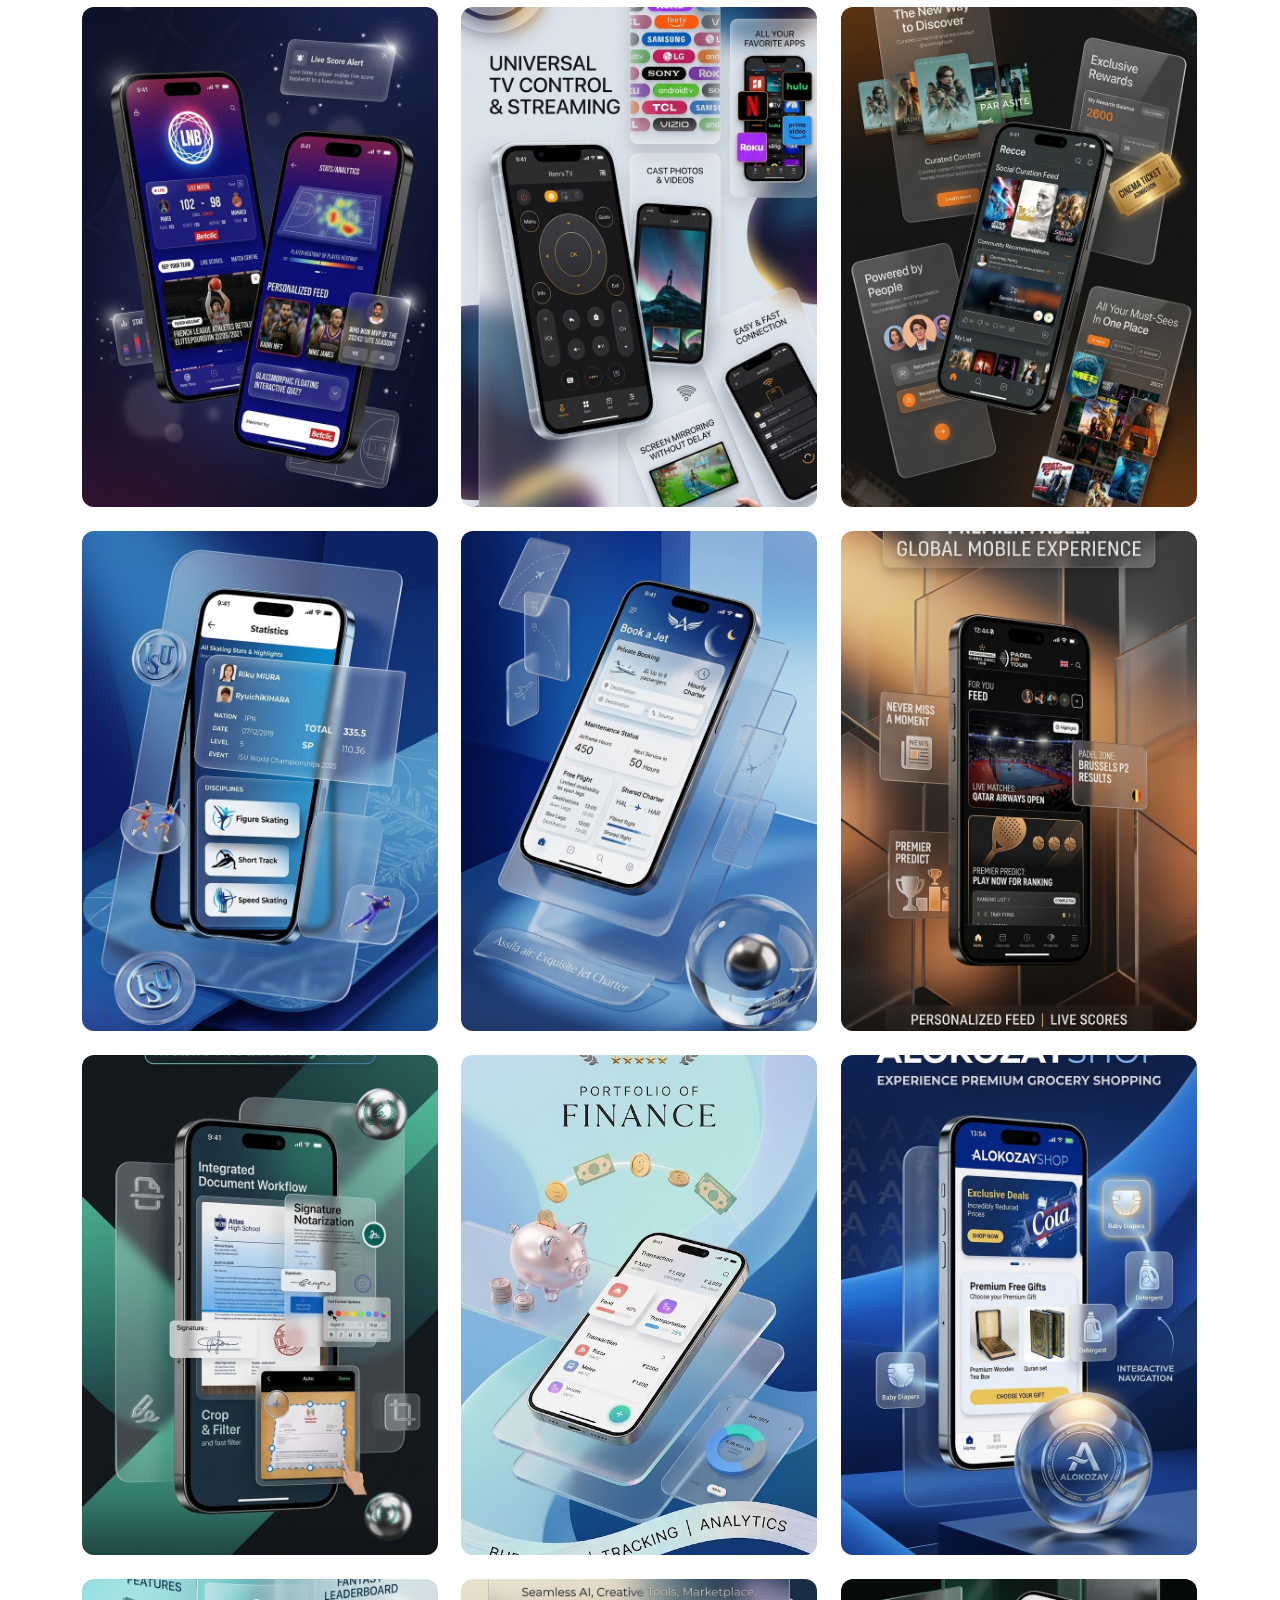
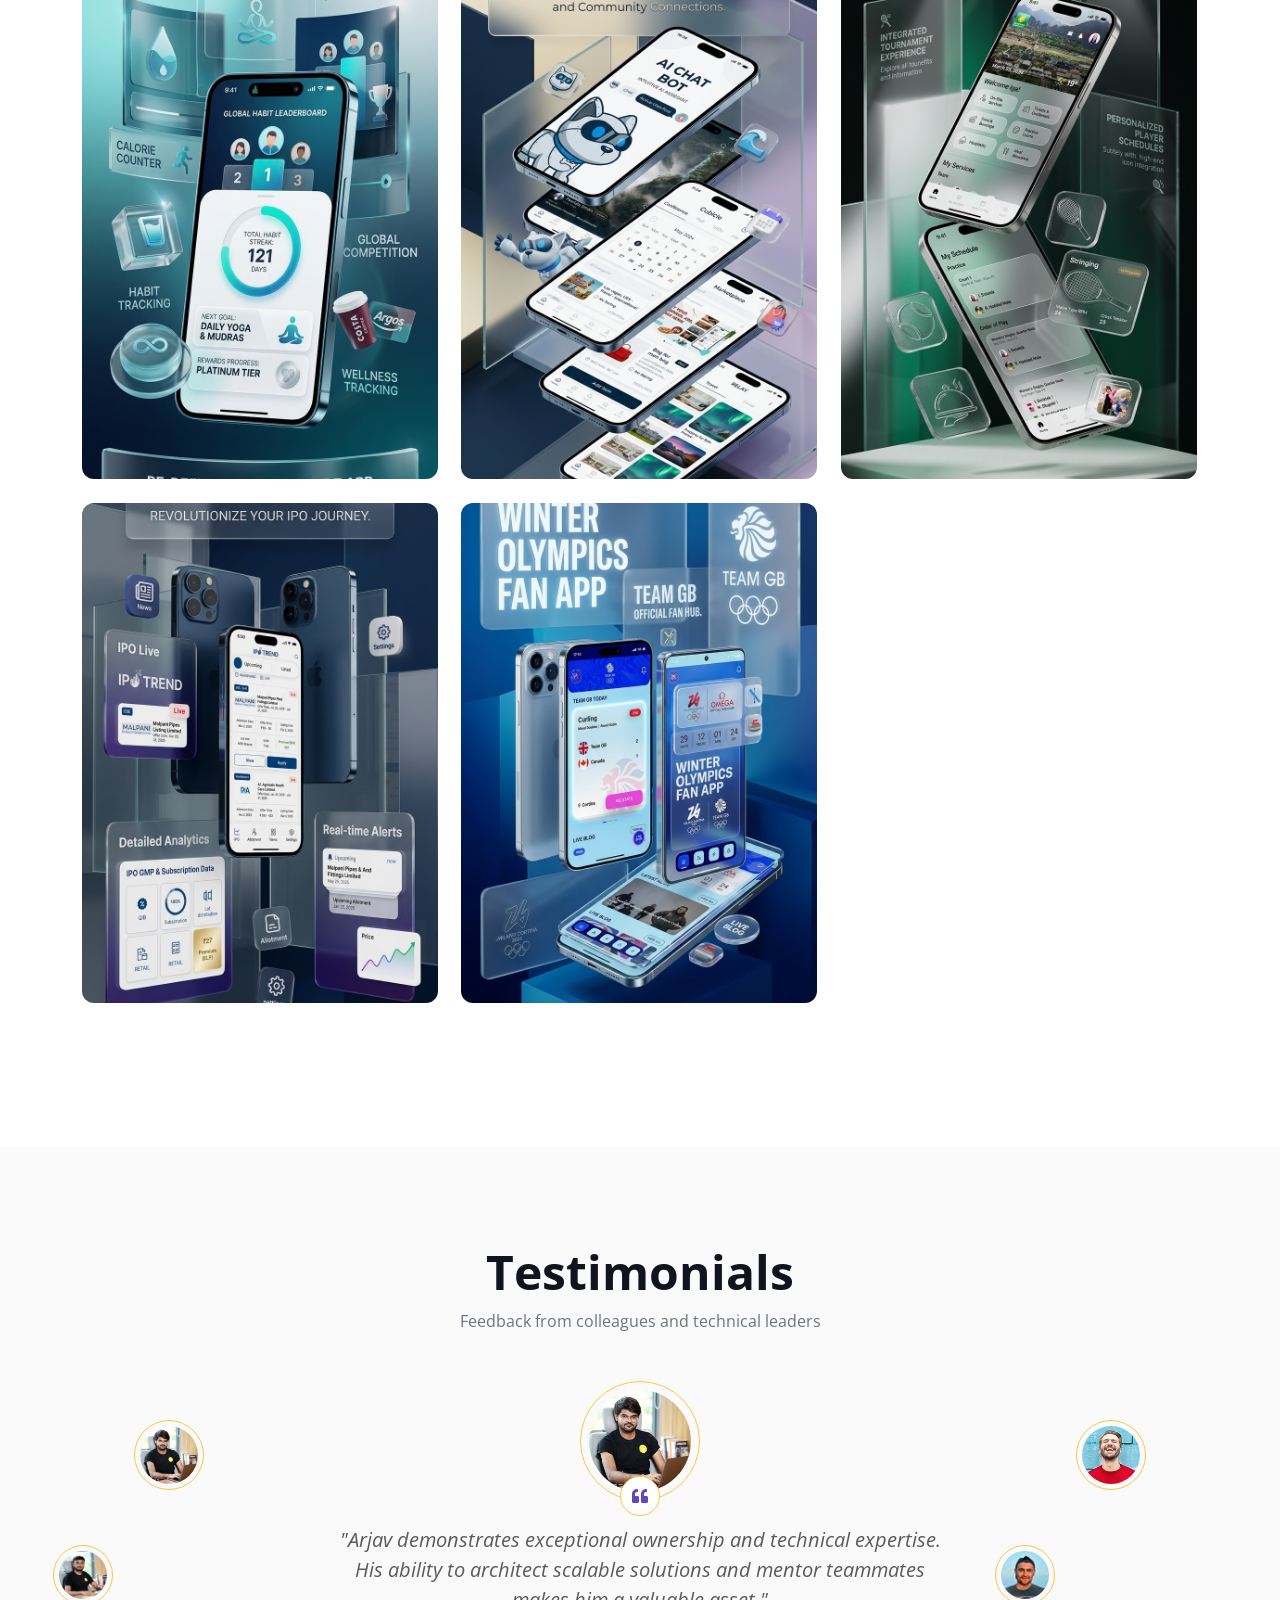
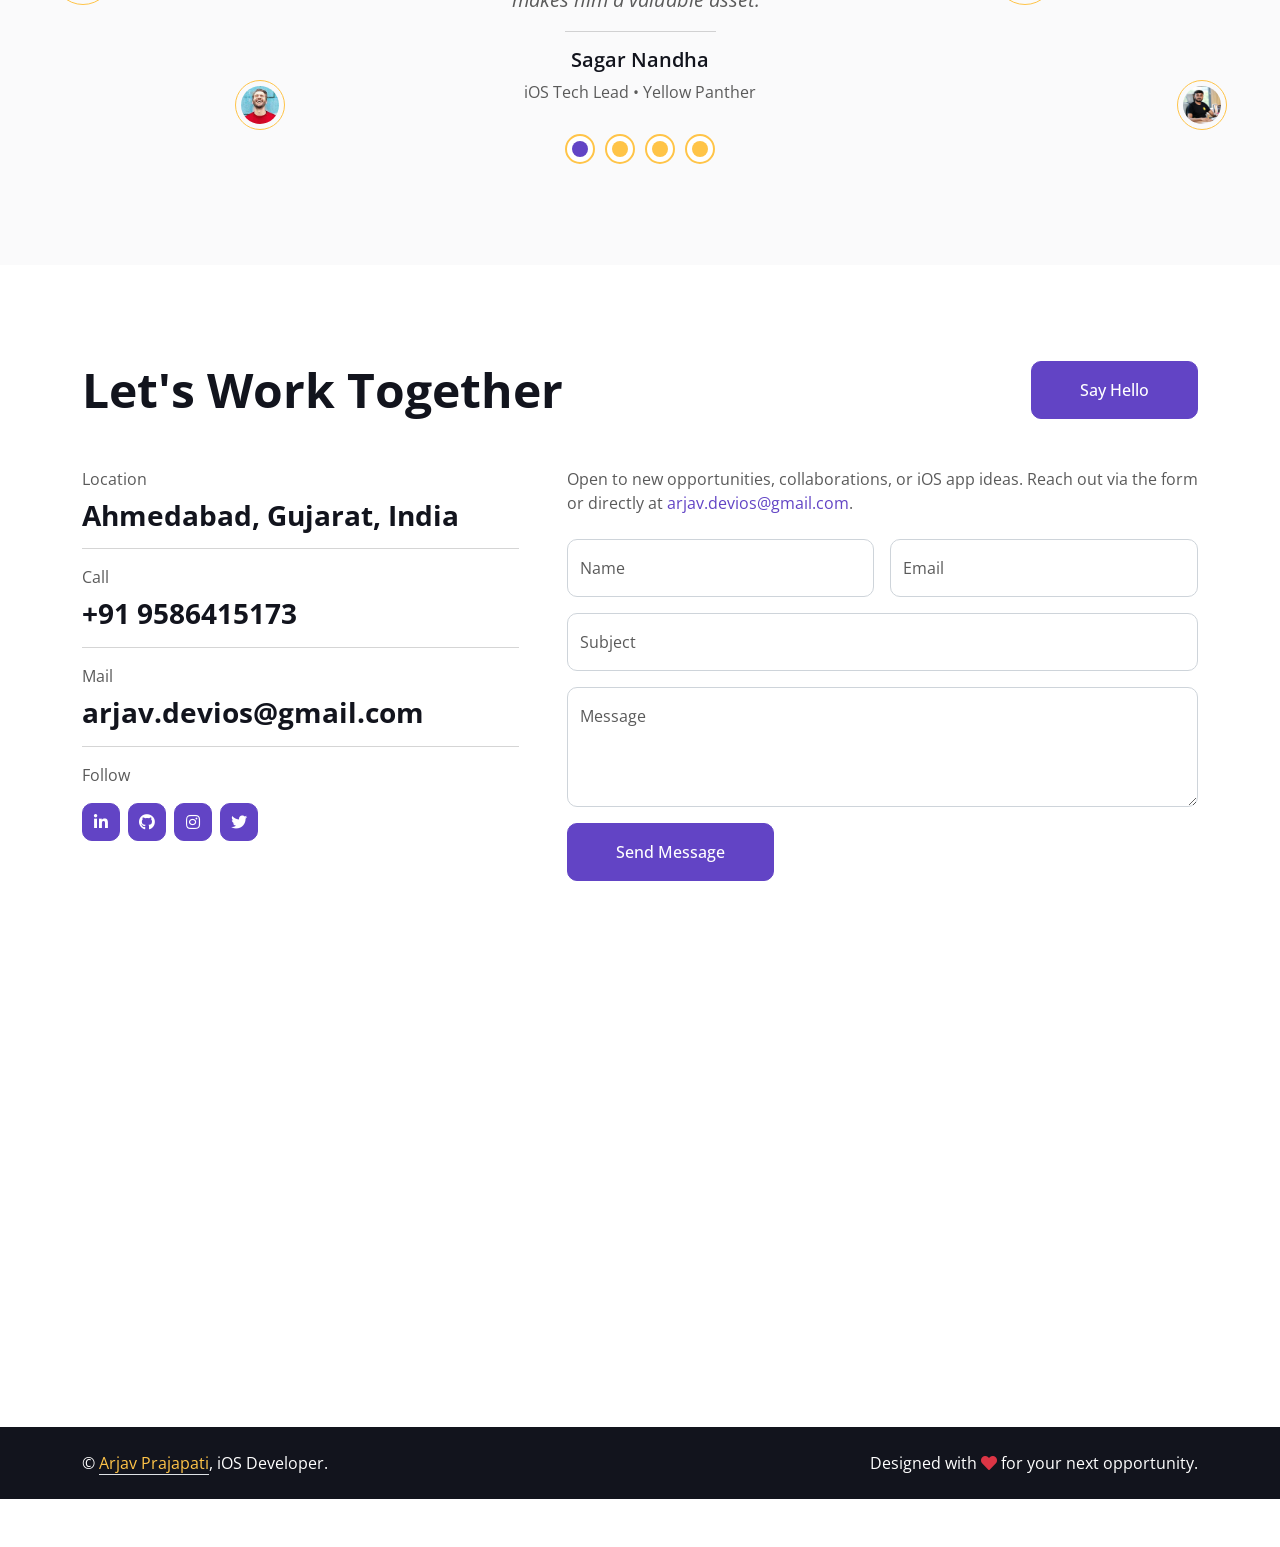
==== commit 387700e3: "-- Fixes" ====
--- a/index.html
+++ b/index.html
@@ -69,7 +69,7 @@
                     <h2 class="typed-text-output d-inline"></h2>
                     <div class="typed-text d-none">Senior iOS Developer · Swift · SwiftUI · UIKit</div>
                     <div class="d-flex align-items-center pt-5">
-                        <a href="https://drive.google.com/file/d/1_kPQcunG2G7e_Gj3jBkJavxPk9DfGdkI/view?usp=sharing" class="btn btn-primary py-3 px-4 me-5">Download CV</a>
+                        <a href="https://drive.google.com/file/d/16IJQ3RZ2TbR-vtNp4Lpob7DZdmAmHkqr/view?usp=sharing" class="btn btn-primary py-3 px-4 me-5">Download CV</a>
                         <button type="button" class="btn-play" data-bs-toggle="modal" data-src="https://www.youtube.com/embed/DWRcNpR6Kdc" data-bs-target="#videoModal">
                             <span></span>
                         </button>
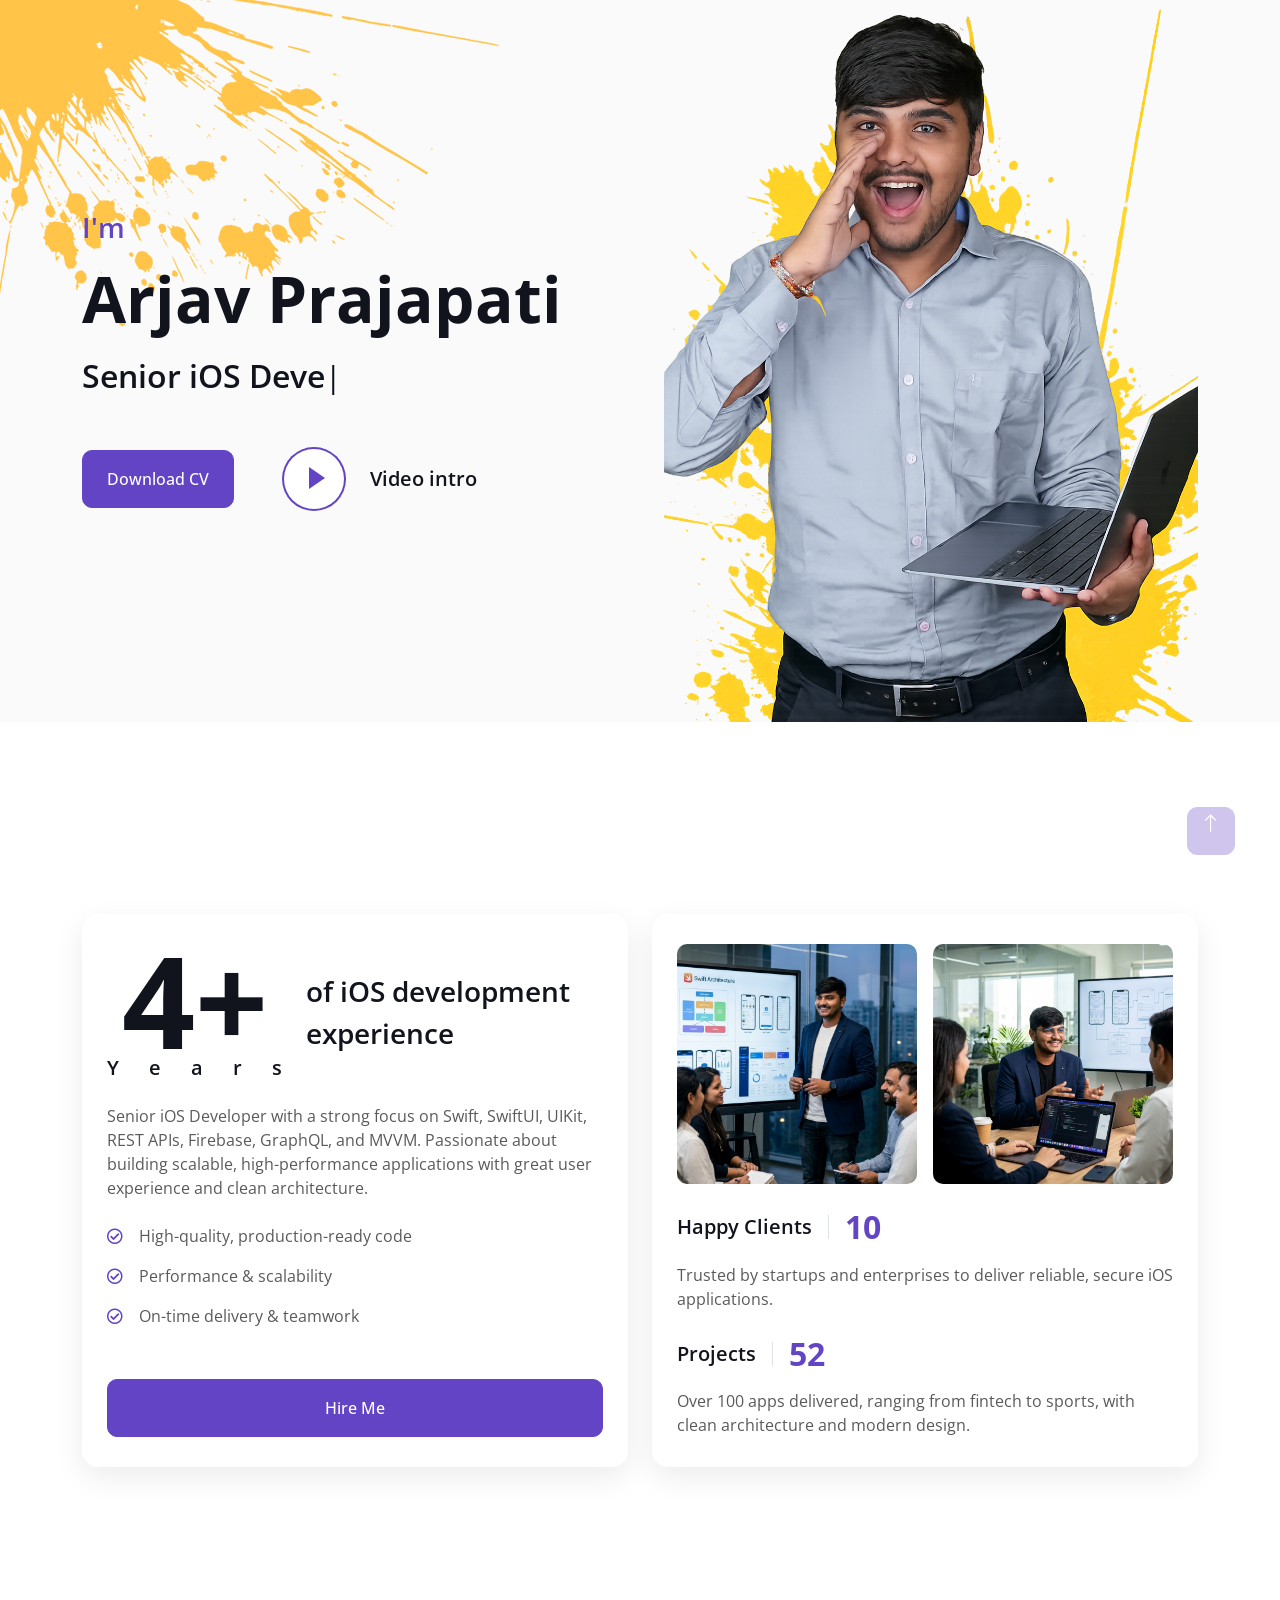
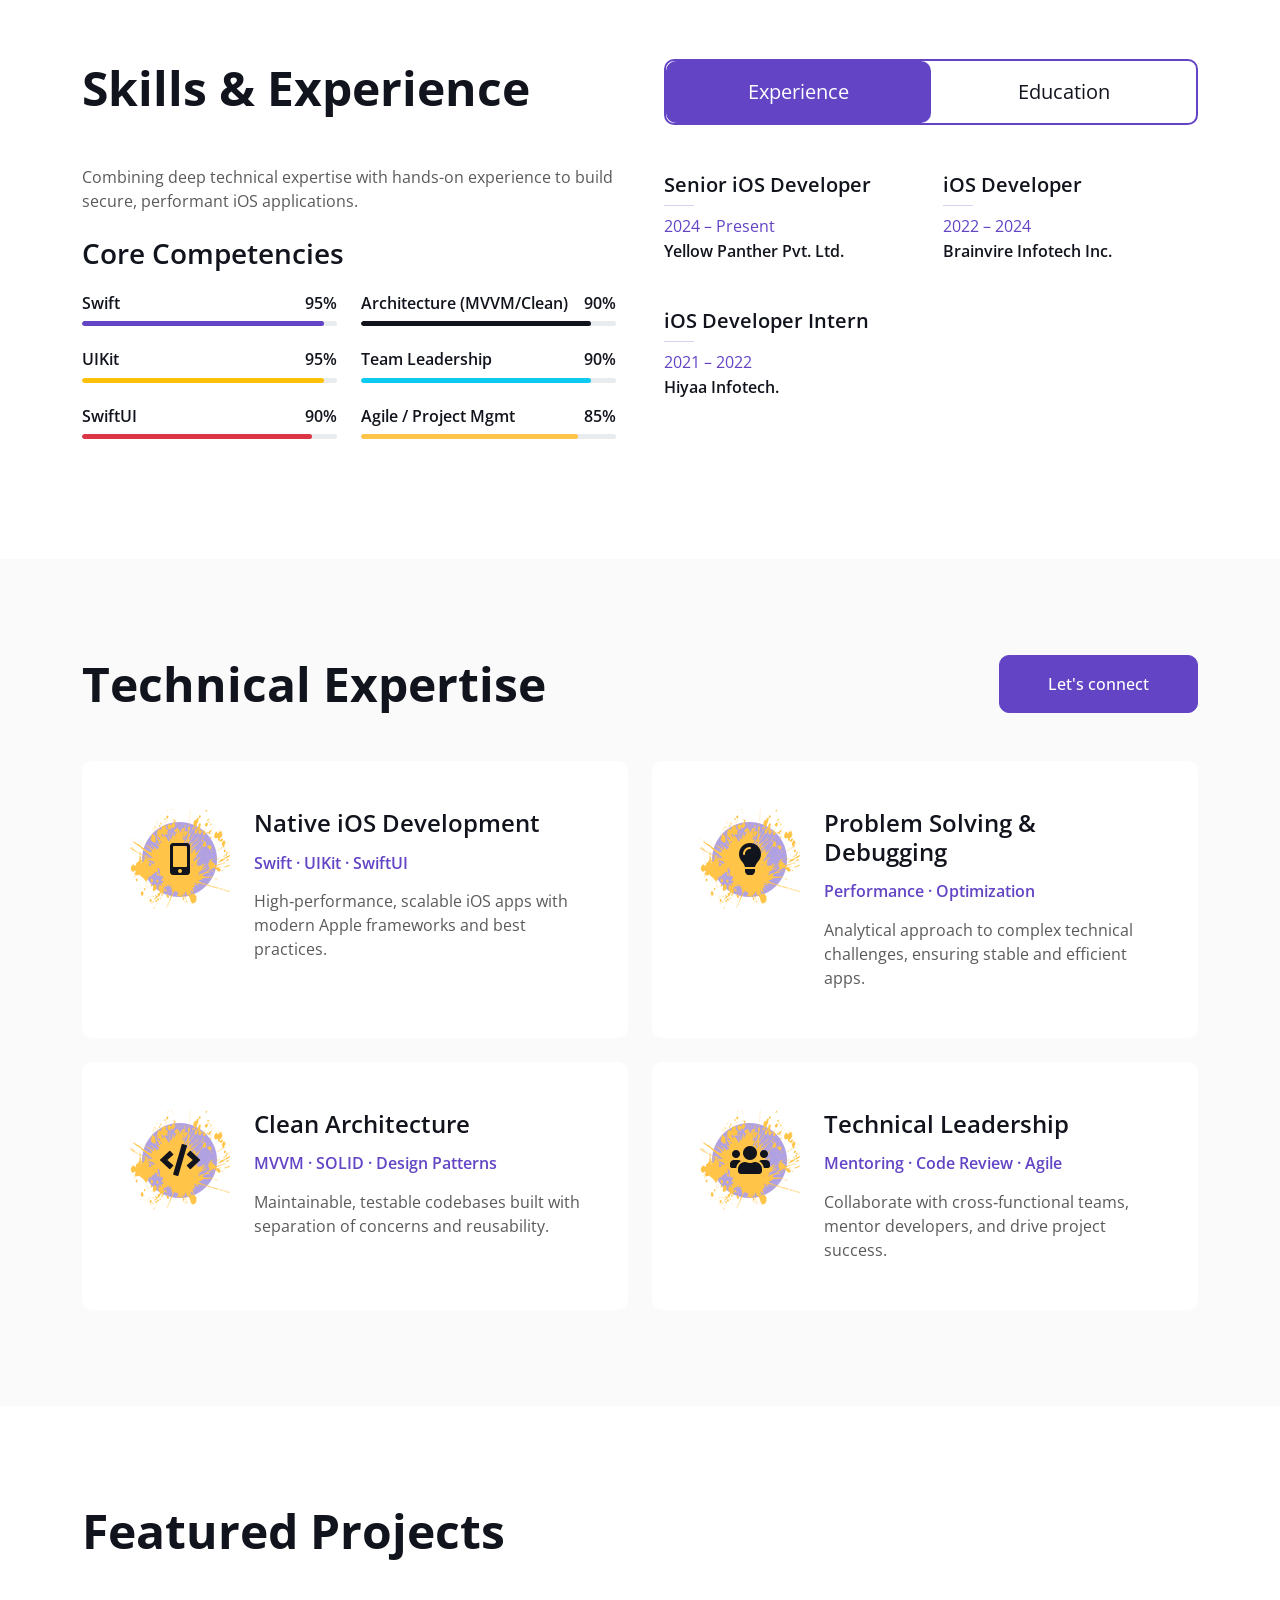
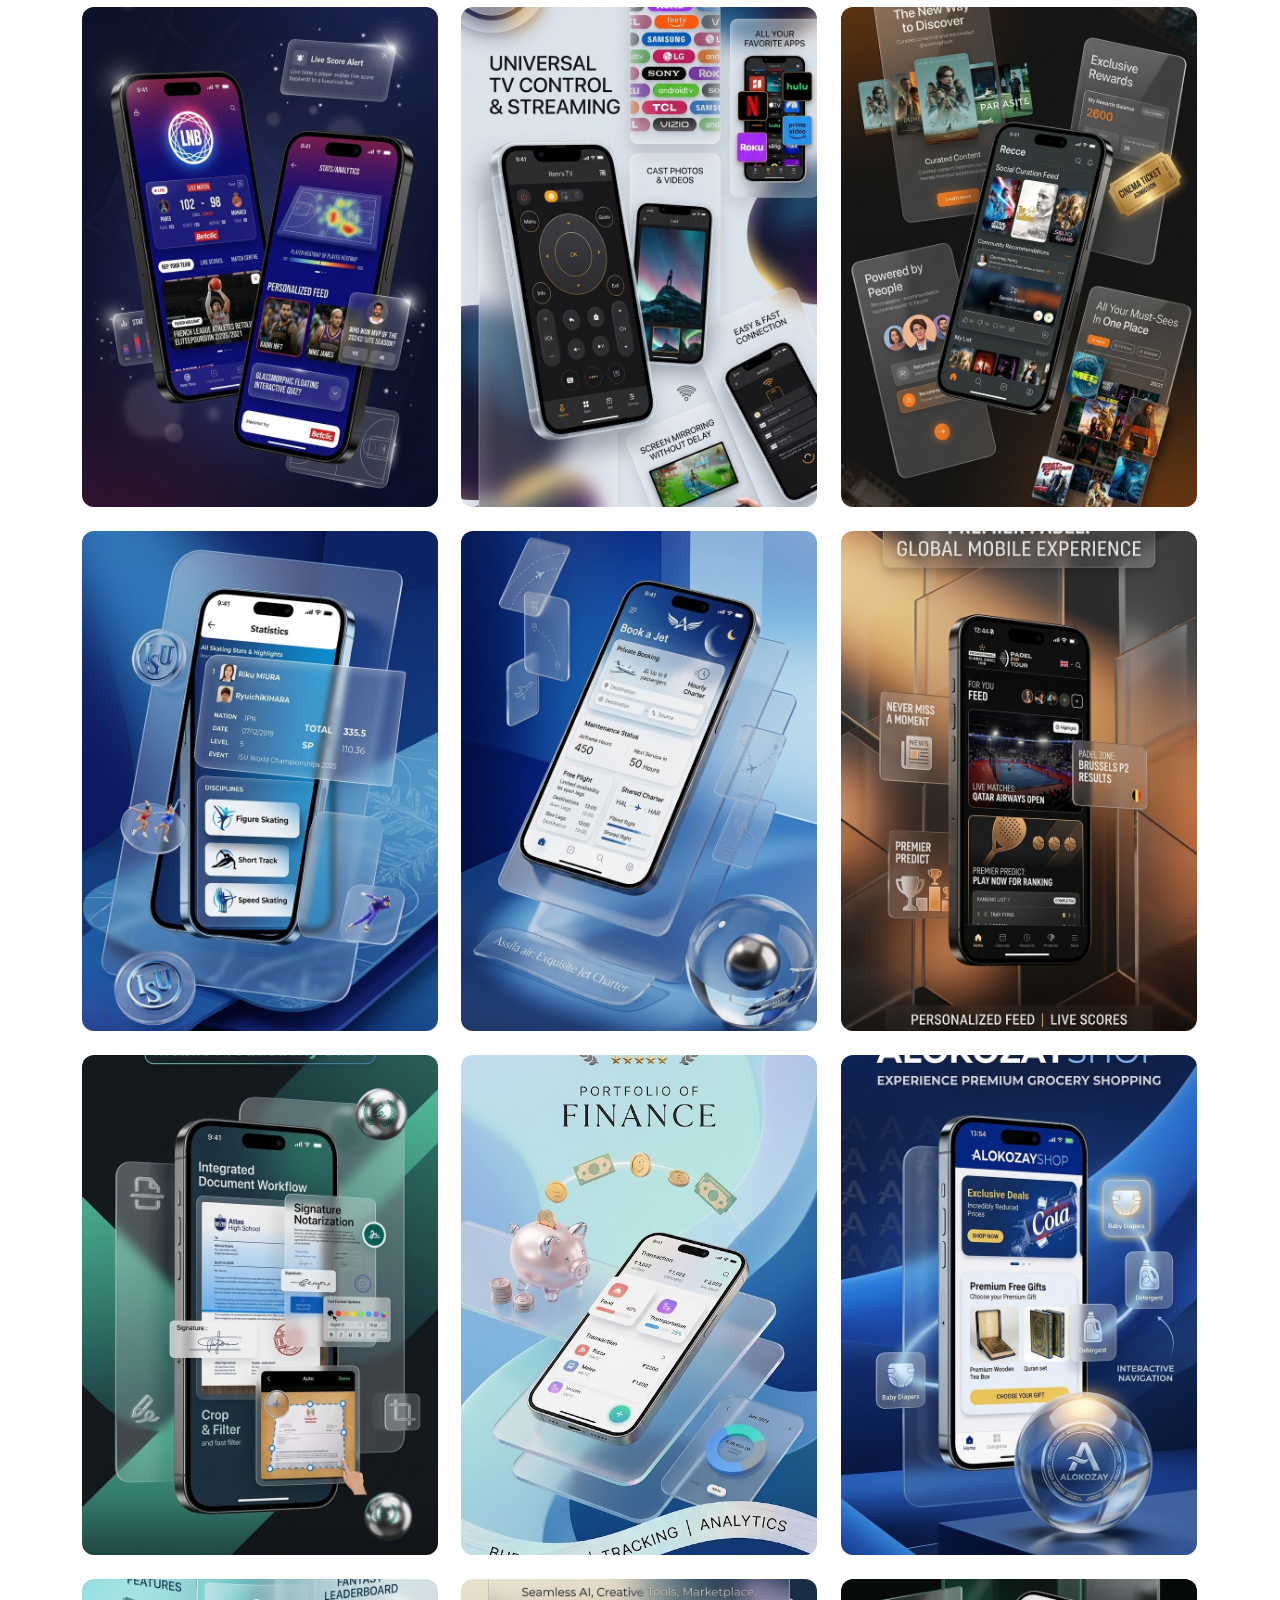
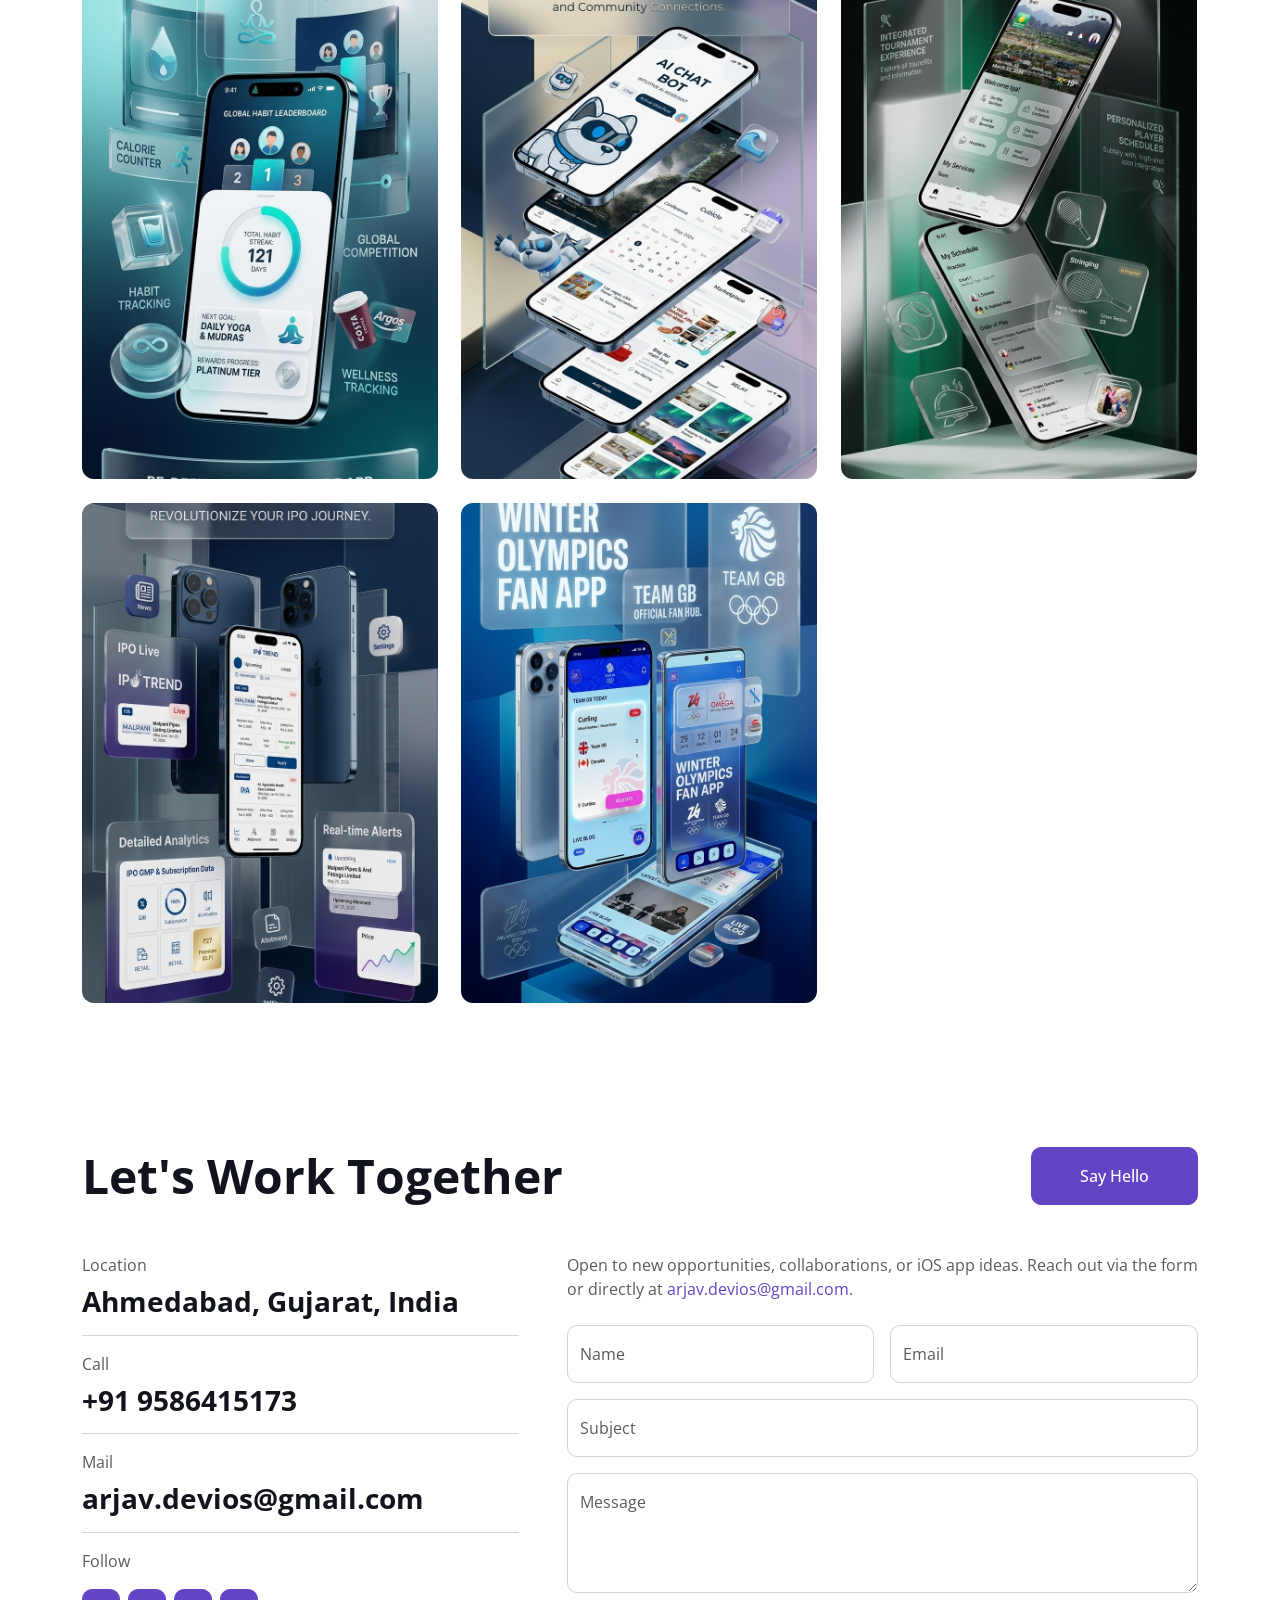
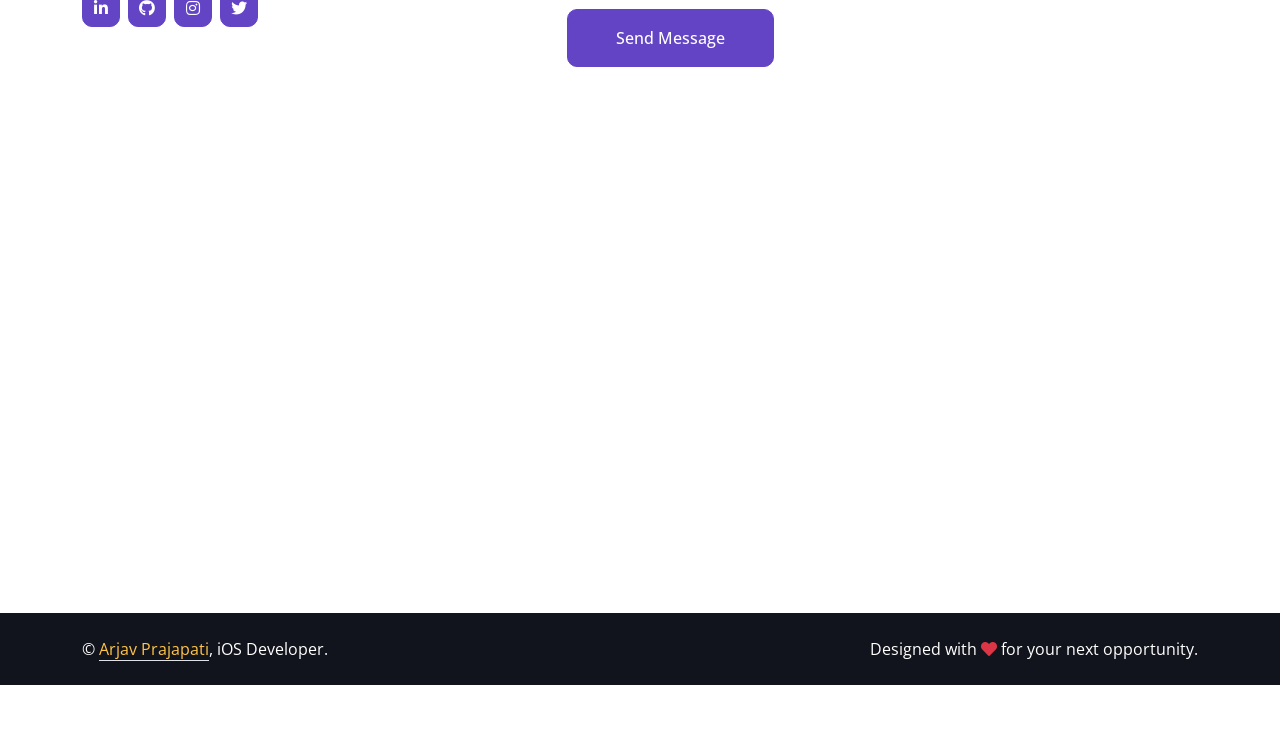
==== commit 3680aa3d: "-- remove testomonials" ====
--- a/index.html
+++ b/index.html
@@ -519,15 +519,15 @@
     </div>
 
     <!-- Testimonials -->
-    <div class="container-fluid bg-light py-5 my-5" id="testimonial">
+    <!-- <div class="container-fluid bg-light py-5 my-5" id="testimonial">
         <div class="container-fluid py-5">
             <h1 class="display-5 text-center mb-2 wow fadeInUp" data-wow-delay="0.1s">Testimonials</h1>
             <p class="text-center text-muted mb-5 wow fadeInUp" data-wow-delay="0.2s">Feedback from colleagues and technical leaders</p>
             <div class="row justify-content-center">
                 <div class="col-lg-3 d-none d-lg-block">
                     <div class="testimonial-left h-100">
-                        <img class="img-fluid wow fadeIn" data-wow-delay="0.1s" src="img/sagar.jpg" alt="Sagar Nandha">
-                        <img class="img-fluid wow fadeIn" data-wow-delay="0.3s" src="img/keval.jpg" alt="Keval Patel">
+                      //  <img class="img-fluid wow fadeIn" data-wow-delay="0.1s" src="img/sagar.jpg" alt="Sagar Nandha">
+                      //  <img class="img-fluid wow fadeIn" data-wow-delay="0.3s" src="img/keval.jpg" alt="Keval Patel">
                         <img class="img-fluid wow fadeIn" data-wow-delay="0.5s" src="img/testimonial-2.jpg" alt="Subhash">
                     </div>
                 </div>
@@ -576,7 +576,7 @@
                 </div>
             </div>
         </div>
-    </div>
+    </div> -->
 
     <!-- Contact -->
     <div class="container-xxl pb-5" id="contact">
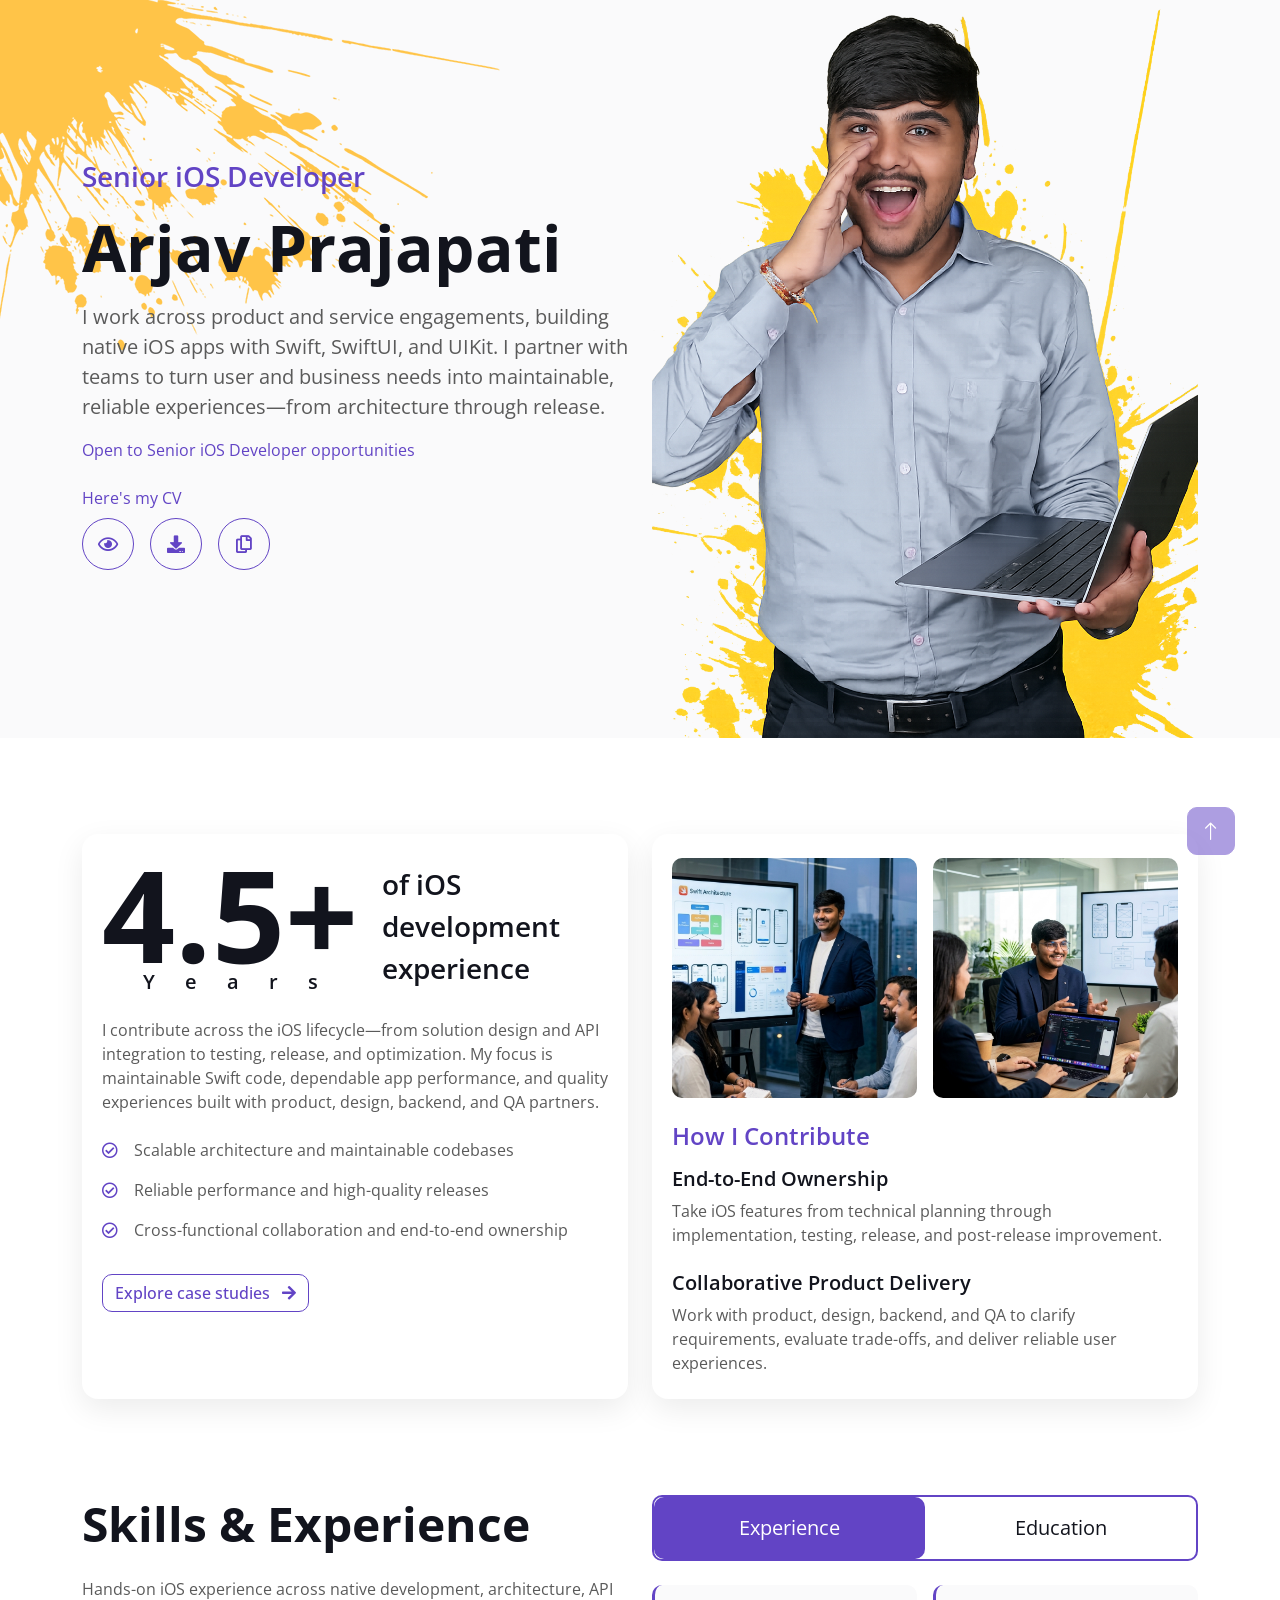
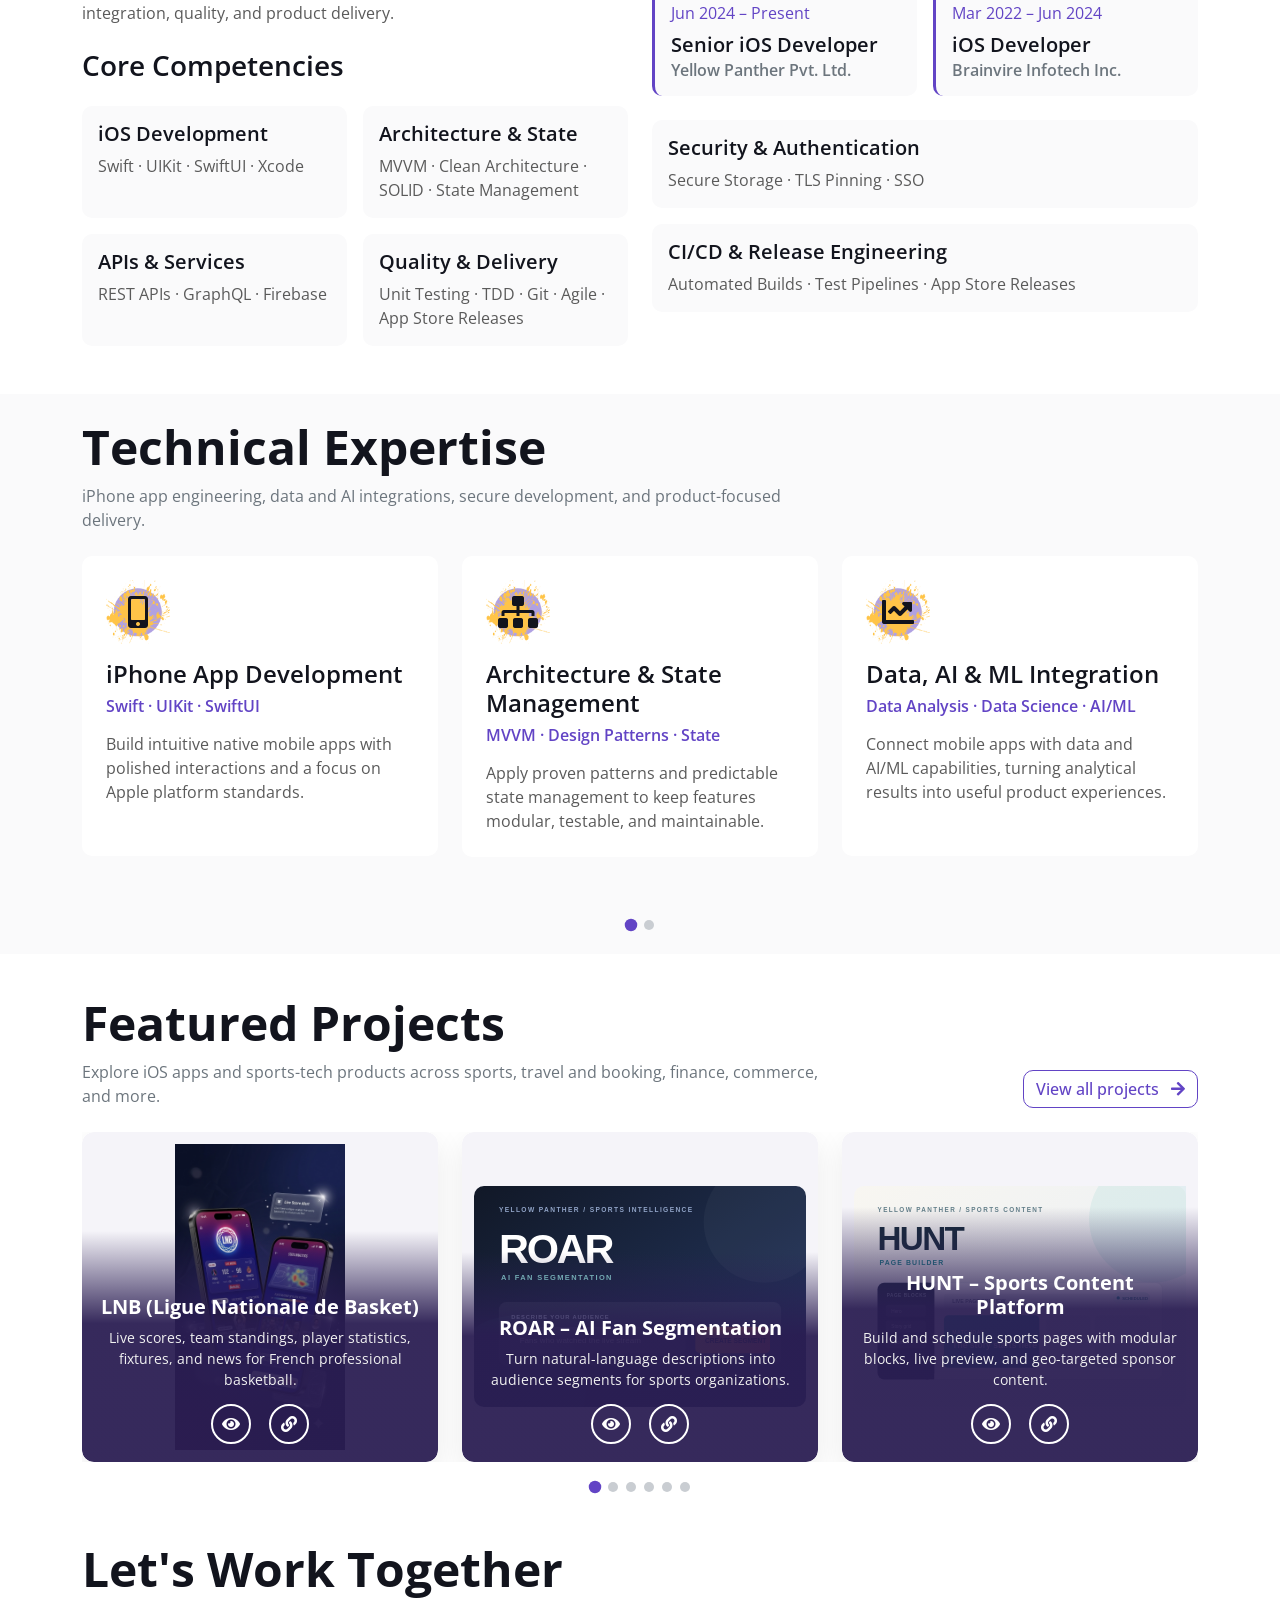
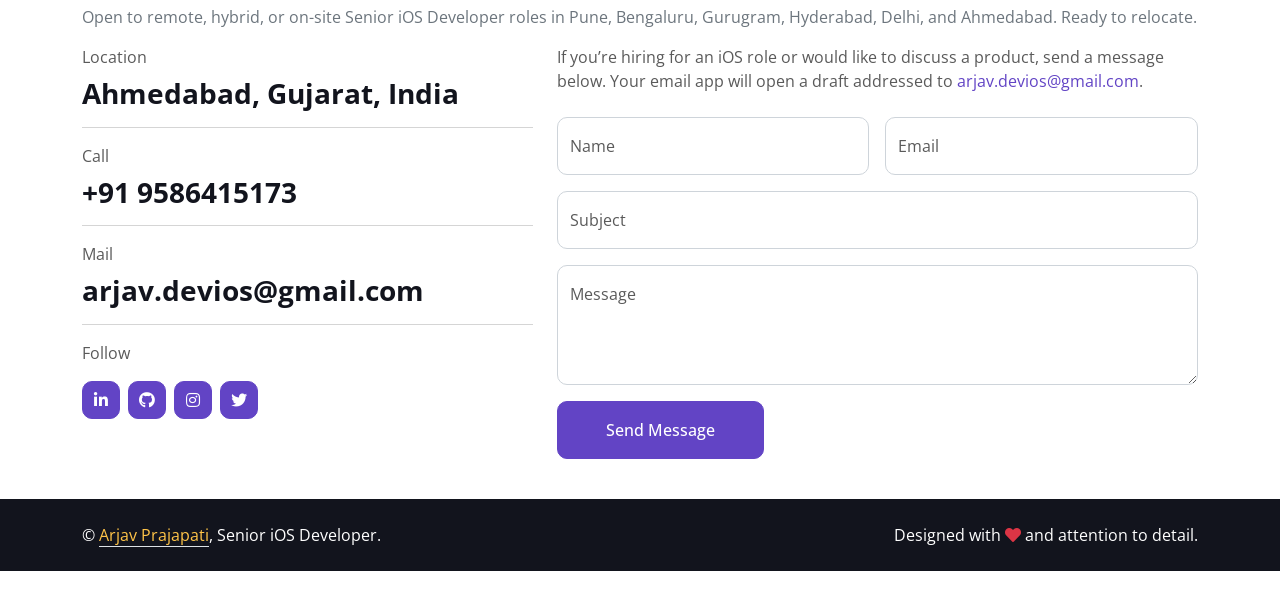
==== commit 4ada93c6: "updtaed portfolio" ====
--- a/index.html
+++ b/index.html
@@ -3,9 +3,9 @@
 
 <head>
     <meta charset="utf-8">
-    <title>Arjav Prajapati · iOS Developer</title>
+    <title>Arjav Prajapati · Senior iOS Developer</title>
     <meta content="width=device-width, initial-scale=1.0" name="viewport">
-    <meta name="description" content="Senior iOS Developer portfolio of Arjav Prajapati — Swift, UIKit, SwiftUI, scalable apps.">
+    <meta name="description" content="Senior iOS Developer with 4.5+ years of experience building Swift, UIKit, and SwiftUI apps, scalable architecture, API integrations, and reliable production releases.">
     <!-- Favicon -->
     <link href="img/favicon.ico" rel="icon">
     <!-- Google Web Fonts -->
@@ -25,7 +25,7 @@
     <link href="css/style.css" rel="stylesheet">
 </head>
 
-<body data-bs-spy="scroll" data-bs-target=".navbar" data-bs-offset="51">
+<body>
     <!-- Spinner -->
     <div id="spinner" class="show bg-white position-fixed translate-middle w-100 vh-100 top-50 start-50 d-flex align-items-center justify-content-center">
         <div class="spinner-border text-primary" style="width: 3rem; height: 3rem;" role="status">
@@ -34,7 +34,7 @@
     </div>
 
     <!-- Navbar -->
-    <nav class="navbar navbar-expand-lg bg-white navbar-light fixed-top shadow py-lg-0 px-4 px-lg-5 wow fadeIn" data-wow-delay="0.1s">
+    <nav class="navbar navbar-expand-lg bg-white navbar-light fixed-top shadow py-lg-0 px-4 px-lg-5">
         <a href="index.html" class="navbar-brand d-block d-lg-none">
             <h1 class="text-primary fw-bold m-0">Arjav</h1>
         </a>
@@ -53,48 +53,32 @@
             </a>
             <div class="navbar-nav me-auto py-0">
                 <a href="#project" class="nav-item nav-link">Projects</a>
-                <a href="#testimonial" class="nav-item nav-link">Testimonials</a>
                 <a href="#contact" class="nav-item nav-link">Contact</a>
             </div>
         </div>
     </nav>
 
     <!-- Header -->
-    <div class="container-fluid bg-light my-6 mt-0" id="home">
+    <div class="container-fluid bg-light" id="home">
         <div class="container">
-            <div class="row g-5 align-items-center">
-                <div class="col-lg-6 py-6 pb-0 pt-lg-0">
-                    <h3 class="text-primary mb-3">I'm</h3>
+            <div class="row g-4 align-items-center">
+                <div class="col-lg-6 py-6 pb-0 pt-lg-0 wow fadeInLeft" data-wow-delay="0.1s">
+                    <h3 class="text-primary mb-3">Senior iOS Developer</h3>
                     <h1 class="display-3 mb-3">Arjav Prajapati</h1>
-                    <h2 class="typed-text-output d-inline"></h2>
-                    <div class="typed-text d-none">Senior iOS Developer · Swift · SwiftUI · UIKit</div>
-                    <div class="d-flex align-items-center pt-5">
-                        <a href="https://drive.google.com/file/d/16IJQ3RZ2TbR-vtNp4Lpob7DZdmAmHkqr/view?usp=sharing" class="btn btn-primary py-3 px-4 me-5">Download CV</a>
-                        <button type="button" class="btn-play" data-bs-toggle="modal" data-src="https://www.youtube.com/embed/DWRcNpR6Kdc" data-bs-target="#videoModal">
-                            <span></span>
-                        </button>
-                        <h5 class="ms-4 mb-0 d-none d-sm-block">Video intro</h5>
-                    </div>
-                </div>
-                <div class="col-lg-6">
-                    <img class="img-fluid" src="img/profile.png" alt="Arjav Prajapati">
-                </div>
-            </div>
-        </div>
-    </div>
-
-    <!-- Video Modal -->
-    <div class="modal modal-video fade" id="videoModal" tabindex="-1" aria-labelledby="exampleModalLabel" aria-hidden="true">
-        <div class="modal-dialog">
-            <div class="modal-content rounded-0">
-                <div class="modal-header">
-                    <h3 class="modal-title" id="exampleModalLabel">Youtube Video</h3>
-                    <button type="button" class="btn-close" data-bs-dismiss="modal" aria-label="Close"></button>
-                </div>
-                <div class="modal-body">
-                    <div class="ratio ratio-16x9">
-                        <iframe class="embed-responsive-item" src="" id="video" allowfullscreen allowscriptaccess="always" allow="autoplay"></iframe>
-                    </div>
+                    <p class="fs-5 mb-0">I work across product and service engagements, building native iOS apps with Swift, SwiftUI, and UIKit. I partner with teams to turn user and business needs into maintainable, reliable experiences—from architecture through release.</p>
+                    <p class="text-primary fw-semibold mt-3 mb-0">Open to Senior iOS Developer opportunities</p>
+                    <div class="pt-4">
+                        <p class="text-primary fw-semibold mb-2">Here's my CV</p>
+                        <div class="d-flex flex-wrap align-items-center gap-3 cv-actions">
+                            <a href="assets/Arjav_Prajapati_FlowCV_Resume_2026-11-12.pdf" target="_blank" rel="noopener" class="btn cv-action" aria-label="Preview CV" title="Preview CV"><i class="far fa-eye" aria-hidden="true"></i></a>
+                            <a href="assets/Arjav_Prajapati_FlowCV_Resume_2026-11-12.pdf" download class="btn cv-action" aria-label="Download CV" title="Download CV"><i class="fas fa-download" aria-hidden="true"></i></a>
+                            <button type="button" class="btn cv-action" id="copyCvLink" data-cv-url="assets/Arjav_Prajapati_FlowCV_Resume_2026-11-12.pdf" aria-label="Copy CV link" title="Copy CV link"><i class="far fa-copy" aria-hidden="true"></i></button>
+                        </div>
+                        <span id="copyCvStatus" class="small text-muted d-block mt-2" role="status" aria-live="polite"></span>
+                    </div>
+                </div>
+                <div class="col-lg-6 wow fadeInRight" data-wow-delay="0.3s">
+                    <img class="img-fluid hero-profile-image" src="img/profile.png" alt="Arjav Prajapati">
                 </div>
             </div>
         </div>
@@ -104,40 +88,39 @@
     <div class="container-xxl py-6" id="about">
         <div class="container">
             <div class="row g-4">
-                <div class="col-lg-6 d-flex wow fadeInUp" data-wow-delay="0.1s">
+                <div class="col-lg-6 d-flex wow fadeInLeft" data-wow-delay="0.2s">
                     <div class="about-box w-100">
                         <div class="d-flex flex-column flex-sm-row align-items-sm-center mb-4">
                             <div class="years flex-shrink-0 text-center mb-3 mb-sm-0 me-sm-4">
-                                <h1 class="display-1 mb-0">4+</h1>
+                                <h1 class="display-1 mb-0">4.5+</h1>
                                 <h5 class="mb-0">Years</h5>
                             </div>
                             <h3 class="lh-base mb-0 text-center text-sm-start">of iOS development experience</h3>
                         </div>
-                        <p class="mb-4 fs-6 fs-md-5">Senior iOS Developer with a strong focus on Swift, SwiftUI, UIKit, REST APIs, Firebase, GraphQL, and MVVM. Passionate about building scalable, high-performance applications with great user experience and clean architecture.</p>
+                        <p class="mb-4 fs-6 fs-md-5">I contribute across the iOS lifecycle—from solution design and API integration to testing, release, and optimization. My focus is maintainable Swift code, dependable app performance, and quality experiences built with product, design, backend, and QA partners.</p>
                         <div class="mb-4">
-                            <p class="mb-2 mb-sm-3 d-flex align-items-center"><i class="far fa-check-circle text-primary me-2 me-sm-3 flex-shrink-0"></i><span>High-quality, production-ready code</span></p>
-                            <p class="mb-2 mb-sm-3 d-flex align-items-center"><i class="far fa-check-circle text-primary me-2 me-sm-3 flex-shrink-0"></i><span>Performance & scalability</span></p>
-                            <p class="mb-0 d-flex align-items-center"><i class="far fa-check-circle text-primary me-2 me-sm-3 flex-shrink-0"></i><span>On-time delivery & teamwork</span></p>
-                        </div>
-                        <div class="mt-auto"><a href="#contact" class="btn btn-primary py-2 py-sm-3 px-4 px-sm-5 w-100 w-sm-auto">Hire Me</a></div>
-                    </div>
-                </div>
-                <div class="col-lg-6 d-flex wow fadeInUp" data-wow-delay="0.5s">
+                            <p class="mb-2 mb-sm-3 d-flex align-items-center"><i class="far fa-check-circle text-primary me-2 me-sm-3 flex-shrink-0"></i><span>Scalable architecture and maintainable codebases</span></p>
+                            <p class="mb-2 mb-sm-3 d-flex align-items-center"><i class="far fa-check-circle text-primary me-2 me-sm-3 flex-shrink-0"></i><span>Reliable performance and high-quality releases</span></p>
+                            <p class="mb-0 d-flex align-items-center"><i class="far fa-check-circle text-primary me-2 me-sm-3 flex-shrink-0"></i><span>Cross-functional collaboration and end-to-end ownership</span></p>
+                        </div>
+                        <a class="btn btn-outline-primary mt-2 align-self-start" href="case-studies.html">Explore case studies <i class="fa fa-arrow-right ms-2" aria-hidden="true"></i></a>
+                    </div>
+                </div>
+                <div class="col-lg-6 d-flex wow fadeInRight" data-wow-delay="0.4s">
                     <div class="about-box w-100">
                         <div class="row g-3 mb-4">
                             <div class="col-6"><img src="img/about-3.jpg" class="img-fluid rounded" alt=""></div>
                             <div class="col-6"><img src="img/about-4.jpg" class="img-fluid rounded" alt=""></div>
                         </div>
-                        <div class="d-flex align-items-center mb-3">
-                            <h5 class="border-end pe-3 me-3 mb-0">Happy Clients</h5>
-                            <h2 class="text-primary fw-bold mb-0" data-toggle="counter-up">20</h2>
-                        </div>
-                        <p class="mb-4">Trusted by startups and enterprises to deliver reliable, secure iOS applications.</p>
-                        <div class="d-flex align-items-center mb-3">
-                            <h5 class="border-end pe-3 me-3 mb-0">Projects</h5>
-                            <h2 class="text-primary fw-bold mb-0" data-toggle="counter-up">100</h2>
-                        </div>
-                        <p class="mb-0">Over 100 apps delivered, ranging from fintech to sports, with clean architecture and modern design.</p>
+                        <div class="mb-4">
+                            <h4 class="text-primary mb-3">How I Contribute</h4>
+                            <h5 class="mb-2">End-to-End Ownership</h5>
+                            <p class="mb-0">Take iOS features from technical planning through implementation, testing, release, and post-release improvement.</p>
+                        </div>
+                        <div>
+                            <h5 class="mb-2">Collaborative Product Delivery</h5>
+                            <p class="mb-0">Work with product, design, backend, and QA to clarify requirements, evaluate trade-offs, and deliver reliable user experiences.</p>
+                        </div>
                     </div>
                 </div>
             </div>
@@ -145,80 +128,85 @@
     </div>
 
     <!-- Skills & Experience -->
-    <div class="container-xxl py-6 pb-5" id="skill">
+    <div class="container-xxl py-6 pb-4" id="skill">
         <div class="container">
-            <div class="row g-5">
-                <div class="col-lg-6 wow fadeInUp" data-wow-delay="0.1s">
-                    <h1 class="display-5 mb-5">Skills & Experience</h1>
-                    <p class="mb-4">Combining deep technical expertise with hands-on experience to build secure, performant iOS applications.</p>
+            <div class="row g-4">
+                <div class="col-lg-6 wow fadeInLeft" data-wow-delay="0.1s">
+                    <h1 class="display-5 mb-4">Skills & Experience</h1>
+                    <p class="mb-4">Hands-on iOS experience across native development, architecture, API integration, quality, and product delivery.</p>
                     <h3 class="mb-4">Core Competencies</h3>
-                    <div class="row align-items-center">
+                    <div class="row g-3">
                         <div class="col-md-6">
-                            <div class="skill mb-4">
-                                <div class="d-flex justify-content-between"><h6>Swift</h6><h6>95%</h6></div>
-                                <div class="progress"><div class="progress-bar bg-primary" role="progressbar" style="width:95%"></div></div>
-                            </div>
-                            <div class="skill mb-4">
-                                <div class="d-flex justify-content-between"><h6>UIKit</h6><h6>95%</h6></div>
-                                <div class="progress"><div class="progress-bar bg-warning" role="progressbar" style="width:95%"></div></div>
-                            </div>
-                            <div class="skill mb-4">
-                                <div class="d-flex justify-content-between"><h6>SwiftUI</h6><h6>90%</h6></div>
-                                <div class="progress"><div class="progress-bar bg-danger" role="progressbar" style="width:90%"></div></div>
+                            <div class="bg-light rounded p-3 h-100">
+                                <h5 class="mb-2">iOS Development</h5>
+                                <p class="mb-0">Swift · UIKit · SwiftUI · Xcode</p>
                             </div>
                         </div>
                         <div class="col-md-6">
-                            <div class="skill mb-4">
-                                <div class="d-flex justify-content-between"><h6>Architecture (MVVM/Clean)</h6><h6>90%</h6></div>
-                                <div class="progress"><div class="progress-bar bg-dark" role="progressbar" style="width:90%"></div></div>
-                            </div>
-                            <div class="skill mb-4">
-                                <div class="d-flex justify-content-between"><h6>Team Leadership</h6><h6>90%</h6></div>
-                                <div class="progress"><div class="progress-bar bg-info" role="progressbar" style="width:90%"></div></div>
-                            </div>
-                            <div class="skill mb-4">
-                                <div class="d-flex justify-content-between"><h6>Agile / Project Mgmt</h6><h6>85%</h6></div>
-                                <div class="progress"><div class="progress-bar bg-secondary" role="progressbar" style="width:85%"></div></div>
-                            </div>
-                        </div>
-                    </div>
-                </div>
-                <div class="col-lg-6 wow fadeInUp" data-wow-delay="0.5s">
-                    <ul class="nav nav-pills rounded border border-2 border-primary mb-5">
-                        <li class="nav-item w-50"><button class="nav-link w-100 py-3 fs-5 active" data-bs-toggle="pill" href="#tab-1">Experience</button></li>
-                        <li class="nav-item w-50"><button class="nav-link w-100 py-3 fs-5" data-bs-toggle="pill" href="#tab-2">Education</button></li>
+                            <div class="bg-light rounded p-3 h-100">
+                                <h5 class="mb-2">Architecture & State</h5>
+                                <p class="mb-0">MVVM · Clean Architecture · SOLID · State Management</p>
+                            </div>
+                        </div>
+                        <div class="col-md-6">
+                            <div class="bg-light rounded p-3 h-100">
+                                <h5 class="mb-2">APIs & Services</h5>
+                                <p class="mb-0">REST APIs · GraphQL · Firebase</p>
+                            </div>
+                        </div>
+                        <div class="col-md-6">
+                            <div class="bg-light rounded p-3 h-100">
+                                <h5 class="mb-2">Quality & Delivery</h5>
+                                <p class="mb-0">Unit Testing · TDD · Git · Agile · App Store Releases</p>
+                            </div>
+                        </div>
+                    </div>
+                </div>
+                <div class="col-lg-6 wow fadeInRight" data-wow-delay="0.3s">
+                    <ul class="nav nav-pills rounded border border-2 border-primary mb-4" role="tablist">
+                        <li class="nav-item w-50" role="presentation"><button type="button" class="nav-link w-100 py-3 fs-5 active" id="experience-tab" data-bs-toggle="pill" data-bs-target="#tab-1" role="tab" aria-controls="tab-1" aria-selected="true">Experience</button></li>
+                        <li class="nav-item w-50" role="presentation"><button type="button" class="nav-link w-100 py-3 fs-5" id="education-tab" data-bs-toggle="pill" data-bs-target="#tab-2" role="tab" aria-controls="tab-2" aria-selected="false">Education</button></li>
                     </ul>
                     <div class="tab-content">
-                        <div id="tab-1" class="tab-pane fade show p-0 active">
-                            <div class="row gy-5 gx-4">
+                        <div id="tab-1" class="tab-pane fade show p-0 active" role="tabpanel" aria-labelledby="experience-tab">
+                            <div class="row g-3">
                                 <div class="col-sm-6">
-                                    <h5>Senior iOS Developer</h5>
-                                    <hr class="text-primary my-2">
-                                    <p class="text-primary mb-1">2024 – Present</p>
-                                    <h6 class="mb-0">Yellow Panther Pvt. Ltd.</h6>
+                                    <div class="bg-light border-start border-3 border-primary rounded p-3 h-100">
+                                        <p class="text-primary fw-semibold mb-2">Jun 2024 – Present</p>
+                                        <h5 class="mb-1">Senior iOS Developer</h5>
+                                        <h6 class="text-muted mb-0"><a class="text-muted" href="https://yellowpanther.io/" target="_blank" rel="noopener noreferrer">Yellow Panther Pvt. Ltd.</a></h6>
+                                    </div>
                                 </div>
                                 <div class="col-sm-6">
-                                    <h5>iOS Developer</h5>
-                                    <hr class="text-primary my-2">
-                                    <p class="text-primary mb-1">2022 – 2024</p>
-                                    <h6 class="mb-0">Brainvire Infotech Inc.</h6>
+                                    <div class="bg-light border-start border-3 border-primary rounded p-3 h-100">
+                                        <p class="text-primary fw-semibold mb-2">Mar 2022 – Jun 2024</p>
+                                        <h5 class="mb-1">iOS Developer</h5>
+                                        <h6 class="text-muted mb-0"><a class="text-muted" href="https://www.brainvire.com/" target="_blank" rel="noopener noreferrer">Brainvire Infotech Inc.</a></h6>
+                                    </div>
                                 </div>
-                                <div class="col-sm-6">
-                                    <h5>iOS Developer Intern</h5>
-                                    <hr class="text-primary my-2">
-                                    <p class="text-primary mb-1">2021 – 2022</p>
-                                    <h6 class="mb-0">Hiyaa Infotech.</h6>
+                            </div>
+                        </div>
+                        <div id="tab-2" class="tab-pane fade p-0" role="tabpanel" aria-labelledby="education-tab">
+                            <div class="row">
+                                <div class="col-12">
+                                    <div class="bg-light border-start border-3 border-primary rounded p-4">
+                                        <p class="text-primary fw-semibold mb-2">2018 – 2022 <span class="text-muted fw-normal">| Grade A</span></p>
+                                        <h5 class="mb-1">Bachelor of Engineering in Information Technology</h5>
+                                        <h6 class="text-muted mb-0">Gujarat Technological University</h6>
+                                    </div>
                                 </div>
                             </div>
                         </div>
-                        <div id="tab-2" class="tab-pane fade show p-0">
-                            <div class="row justify-content-center">
-                                <div class="col-12">
-                                    <h5>B.E. in Information Technology</h5>
-                                    <hr class="text-primary my-2">
-                                    <p class="text-primary mb-1">2018 – 2022 · Grade A</p>
-                                    <h6 class="mb-0">Gujarat Technological University</h6>
-                                </div>
+                        <div class="mt-4">
+                            <div class="d-flex flex-column gap-3">
+                                <article class="bg-light rounded p-3">
+                                    <h5 class="mb-2">Security &amp; Authentication</h5>
+                                    <p class="mb-0">Secure Storage · TLS Pinning · SSO</p>
+                                </article>
+                                <article class="bg-light rounded p-3">
+                                    <h5 class="mb-2">CI/CD &amp; Release Engineering</h5>
+                                    <p class="mb-0">Automated Builds · Test Pipelines · App Store Releases</p>
+                                </article>
                             </div>
                         </div>
                     </div>
@@ -228,76 +216,90 @@
     </div>
 
     <!-- Service / Expertise -->
-    <div class="container-fluid bg-light my-5 py-6" id="service">
+    <div class="container-fluid bg-light my-4 py-4" id="service">
         <div class="container">
-            <div class="row g-5 mb-5 wow fadeInUp" data-wow-delay="0.1s">
-                <div class="col-lg-6">
-                    <h1 class="display-5 mb-0">Technical Expertise</h1>
-                </div>
-                <div class="col-lg-6 text-lg-end">
-                    <a class="btn btn-primary py-3 px-5" href="#contact">Let's connect</a>
-                </div>
-            </div>
-            <div class="row g-4">
-                <div class="col-lg-6 wow fadeInUp" data-wow-delay="0.1s">
-                    <div class="service-item d-flex flex-column flex-sm-row bg-white rounded h-100 p-4 p-lg-5">
+            <div class="row mb-4 wow fadeInUp" data-wow-delay="0.1s">
+                <div class="col-lg-8">
+                    <h1 class="display-5 mb-2">Technical Expertise</h1>
+                    <p class="text-muted mb-0">iPhone app engineering, data and AI integrations, secure development, and product-focused delivery.</p>
+                </div>
+            </div>
+            <div class="expertise-carousel owl-carousel" aria-label="Technical expertise">
+                <div>
+                    <article class="service-item d-flex flex-column bg-white rounded h-100 p-4">
                         <div class="bg-icon flex-shrink-0 mb-3"><i class="fa fa-mobile-alt fa-2x text-dark"></i></div>
-                        <div class="ms-sm-4">
-                            <h4 class="mb-3">Native iOS Development</h4>
-                            <h6 class="mb-3 text-primary">Swift · UIKit · SwiftUI</h6>
-                            <span>High‑performance, scalable iOS apps with modern Apple frameworks and best practices.</span>
-                        </div>
-                    </div>
-                </div>
-                <div class="col-lg-6 wow fadeInUp" data-wow-delay="0.3s">
-                    <div class="service-item d-flex flex-column flex-sm-row bg-white rounded h-100 p-4 p-lg-5">
-                        <div class="bg-icon flex-shrink-0 mb-3"><i class="fa fa-lightbulb fa-2x text-dark"></i></div>
-                        <div class="ms-sm-4">
-                            <h4 class="mb-3">Problem Solving & Debugging</h4>
-                            <h6 class="mb-3 text-primary">Performance · Optimization</h6>
-                            <span>Analytical approach to complex technical challenges, ensuring stable and efficient apps.</span>
-                        </div>
-                    </div>
-                </div>
-                <div class="col-lg-6 wow fadeInUp" data-wow-delay="0.1s">
-                    <div class="service-item d-flex flex-column flex-sm-row bg-white rounded h-100 p-4 p-lg-5">
-                        <div class="bg-icon flex-shrink-0 mb-3"><i class="fa fa-code fa-2x text-dark"></i></div>
-                        <div class="ms-sm-4">
-                            <h4 class="mb-3">Clean Architecture</h4>
-                            <h6 class="mb-3 text-primary">MVVM · SOLID · Design Patterns</h6>
-                            <span>Maintainable, testable codebases built with separation of concerns and reusability.</span>
-                        </div>
-                    </div>
-                </div>
-                <div class="col-lg-6 wow fadeInUp" data-wow-delay="0.3s">
-                    <div class="service-item d-flex flex-column flex-sm-row bg-white rounded h-100 p-4 p-lg-5">
+                        <h4 class="mb-2">iPhone App Development</h4>
+                        <h6 class="mb-3 text-primary">Swift · UIKit · SwiftUI</h6>
+                        <p class="mb-0">Build intuitive native mobile apps with polished interactions and a focus on Apple platform standards.</p>
+                    </article>
+                </div>
+                <div>
+                    <article class="service-item d-flex flex-column bg-white rounded h-100 p-4">
+                        <div class="bg-icon flex-shrink-0 mb-3"><i class="fa fa-sitemap fa-2x text-dark"></i></div>
+                        <h4 class="mb-2">Architecture & State Management</h4>
+                        <h6 class="mb-3 text-primary">MVVM · Design Patterns · State</h6>
+                        <p class="mb-0">Apply proven patterns and predictable state management to keep features modular, testable, and maintainable.</p>
+                    </article>
+                </div>
+                <div>
+                    <article class="service-item d-flex flex-column bg-white rounded h-100 p-4">
+                        <div class="bg-icon flex-shrink-0 mb-3"><i class="fa fa-chart-line fa-2x text-dark"></i></div>
+                        <h4 class="mb-2">Data, AI & ML Integration</h4>
+                        <h6 class="mb-3 text-primary">Data Analysis · Data Science · AI/ML</h6>
+                        <p class="mb-0">Connect mobile apps with data and AI/ML capabilities, turning analytical results into useful product experiences.</p>
+                    </article>
+                </div>
+                <div>
+                    <article class="service-item d-flex flex-column bg-white rounded h-100 p-4">
+                        <div class="bg-icon flex-shrink-0 mb-3"><i class="fa fa-shield-alt fa-2x text-dark"></i></div>
+                        <h4 class="mb-2">Quality, Security & Compliance</h4>
+                        <h6 class="mb-3 text-primary">TDD · Version Control · Information Security</h6>
+                        <p class="mb-0">Use test-driven development, secure coding, and compliance-aware practices throughout the software development life cycle.</p>
+                    </article>
+                </div>
+                <div>
+                    <article class="service-item d-flex flex-column bg-white rounded h-100 p-4">
                         <div class="bg-icon flex-shrink-0 mb-3"><i class="fa fa-users fa-2x text-dark"></i></div>
-                        <div class="ms-sm-4">
-                            <h4 class="mb-3">Technical Leadership</h4>
-                            <h6 class="mb-3 text-primary">Mentoring · Code Review · Agile</h6>
-                            <span>Collaborate with cross‑functional teams, mentor developers, and drive project success.</span>
-                        </div>
-                    </div>
+                        <h4 class="mb-2">Product Strategy & Problem-Solving</h4>
+                        <h6 class="mb-3 text-primary">Product Management · Business Goals · Agile</h6>
+                        <p class="mb-0">Partner across teams to solve problems and deliver app improvements aligned with business strategy and performance.</p>
+                    </article>
+                </div>
+                <div>
+                    <article class="service-item d-flex flex-column bg-white rounded h-100 p-4">
+                        <div class="bg-icon flex-shrink-0 mb-3"><i class="fa fa-tachometer-alt fa-2x text-dark"></i></div>
+                        <h4 class="mb-2">Performance & Reliability</h4>
+                        <h6 class="mb-3 text-primary">Profiling · Debugging · Quality</h6>
+                        <p class="mb-0">Diagnose issues, improve responsiveness, and support dependable releases through every stage of delivery.</p>
+                    </article>
                 </div>
             </div>
         </div>
     </div>
 
     <!-- Projects -->
-    <div class="container-xxl py-6 pt-5" id="project">
+    <div class="container-xxl py-4 pt-3" id="project">
         <div class="container">
-            <div class="row g-5 mb-5 align-items-center wow fadeInUp" data-wow-delay="0.1s">
-                <div class="col-lg-6"><h1 class="display-5 mb-0">Featured Projects</h1></div>
-            </div>
-            <div class="row g-4 portfolio-container wow fadeInUp" data-wow-delay="0.1s">
+            <div class="row g-4 mb-4 align-items-end wow fadeInUp" data-wow-delay="0.1s">
+                <div class="col-lg-8">
+                    <h1 class="display-5 mb-2">Featured Projects</h1>
+                    <p class="text-muted mb-0">Explore iOS apps and sports-tech products across sports, travel and booking, finance, commerce, and more.</p>
+                </div>
+                <div class="col-lg-4 d-flex justify-content-lg-end">
+                    <button type="button" class="btn btn-outline-primary" id="viewAllProjects" data-bs-toggle="modal" data-bs-target="#allProjectsModal">
+                        View all projects <i class="fa fa-arrow-right ms-2" aria-hidden="true"></i>
+                    </button>
+                </div>
+            </div>
+            <div class="portfolio-carousel owl-carousel" role="region" aria-roledescription="carousel" aria-label="Featured iOS projects">
                 <!-- LNB -->
-                <div class="col-lg-4 col-md-6 portfolio-item">
-                    <div class="portfolio-img">
-                        <img src="img/lnb.png" class="img-fluid portfolio-image" alt="LNB Basketball">
+                <div class="portfolio-item" data-category="sports">
+                    <div class="portfolio-img">
+                        <img src="img/lnb.png" class="img-fluid portfolio-image" alt="LNB Basketball" loading="lazy" decoding="async">
                         <div class="portfolio-overlay">
                             <div class="portfolio-content">
                                 <h4>LNB (Ligue Nationale de Basket)</h4>
-                                <p>Live scores, standings, player stats, fixtures, and basketball news.</p>
+                                <p>Live scores, team standings, player statistics, fixtures, and news for French professional basketball.</p>
                             </div>
                             <div class="portfolio-btn">
                                 <a class="btn btn-lg-square btn-outline-light mx-1" href="img/lnb.png" data-lightbox="portfolio"><i class="fa fa-eye"></i></a>
@@ -306,14 +308,46 @@
                         </div>
                     </div>
                 </div>
+                <!-- ROAR -->
+                <div class="portfolio-item" data-category="sports-tech">
+                    <div class="portfolio-img">
+                        <img src="img/roar.svg" class="img-fluid portfolio-image" alt="ROAR AI audience segmentation product" loading="lazy" decoding="async">
+                        <div class="portfolio-overlay">
+                            <div class="portfolio-content">
+                                <h4>ROAR – AI Fan Segmentation</h4>
+                                <p>Turn natural-language descriptions into audience segments for sports organizations.</p>
+                            </div>
+                            <div class="portfolio-btn">
+                                <a class="btn btn-lg-square btn-outline-light mx-1" href="img/roar.svg" data-lightbox="portfolio" aria-label="Preview ROAR product artwork"><i class="fa fa-eye" aria-hidden="true"></i></a>
+                                <a class="btn btn-lg-square btn-outline-light mx-1" href="https://www.linkedin.com/posts/praharshparikh_roar-fanengagement-sportstech-activity-7525873687795900416-CSXZ/" target="_blank" rel="noopener noreferrer" data-action-label="View product post" aria-label="View ROAR product post on LinkedIn"><i class="fa fa-link" aria-hidden="true"></i></a>
+                            </div>
+                        </div>
+                    </div>
+                </div>
+                <!-- HUNT -->
+                <div class="portfolio-item" data-category="sports-tech">
+                    <div class="portfolio-img">
+                        <img src="img/hunt.svg" class="img-fluid portfolio-image" alt="HUNT sports content page builder product" loading="lazy" decoding="async">
+                        <div class="portfolio-overlay">
+                            <div class="portfolio-content">
+                                <h4>HUNT – Sports Content Platform</h4>
+                                <p>Build and schedule sports pages with modular blocks, live preview, and geo-targeted sponsor content.</p>
+                            </div>
+                            <div class="portfolio-btn">
+                                <a class="btn btn-lg-square btn-outline-light mx-1" href="img/hunt.svg" data-lightbox="portfolio" aria-label="Preview HUNT product artwork"><i class="fa fa-eye" aria-hidden="true"></i></a>
+                                <a class="btn btn-lg-square btn-outline-light mx-1" href="https://www.linkedin.com/posts/praharshparikh_activity-7526273817350963202-6OW8" target="_blank" rel="noopener noreferrer" data-action-label="View product post" aria-label="View HUNT product post on LinkedIn"><i class="fa fa-link" aria-hidden="true"></i></a>
+                            </div>
+                        </div>
+                    </div>
+                </div>
                 <!-- iMote -->
-                <div class="col-lg-4 col-md-6 portfolio-item">
-                    <div class="portfolio-img">
-                        <img src="img/imote.png" class="img-fluid portfolio-image" alt="iMote Remote">
+                <div class="portfolio-item" data-category="entertainment">
+                    <div class="portfolio-img">
+                        <img src="img/imote.png" class="img-fluid portfolio-image" alt="iMote Remote" loading="lazy" decoding="async">
                         <div class="portfolio-overlay">
                             <div class="portfolio-content">
                                 <h4>iMote – Universal TV Remote</h4>
-                                <p>Control Smart TVs, stream media, cast, mirror, and more.</p>
+                                <p>Control compatible smart TVs, with streaming, casting, and screen-mirroring features.</p>
                             </div>
                             <div class="portfolio-btn">
                                 <a class="btn btn-lg-square btn-outline-light mx-1" href="img/imote.png" data-lightbox="portfolio"><i class="fa fa-eye"></i></a>
@@ -323,13 +357,13 @@
                     </div>
                 </div>
                 <!-- Recce -->
-                <div class="col-lg-4 col-md-6 portfolio-item">
-                    <div class="portfolio-img">
-                        <img src="img/recce.png" class="img-fluid portfolio-image" alt="Recce Reviews">
+                <div class="portfolio-item" data-category="entertainment">
+                    <div class="portfolio-img">
+                        <img src="img/recce.png" class="img-fluid portfolio-image" alt="Recce Reviews" loading="lazy" decoding="async">
                         <div class="portfolio-overlay">
                             <div class="portfolio-content">
                                 <h4>Recce – Movie & TV Reviews</h4>
-                                <p>Discover trending movies, honest reviews, and ratings from friends.</p>
+                                <p>Discover films and series, share reviews with friends, and explore community ratings.</p>
                             </div>
                             <div class="portfolio-btn">
                                 <a class="btn btn-lg-square btn-outline-light mx-1" href="img/recce.png" data-lightbox="portfolio"><i class="fa fa-eye"></i></a>
@@ -339,13 +373,13 @@
                     </div>
                 </div>
                 <!-- iSU -->
-                <div class="col-lg-4 col-md-6 portfolio-item">
-                    <div class="portfolio-img">
-                        <img src="img/isu.png" class="img-fluid portfolio-image" alt="iSU Student">
-                        <div class="portfolio-overlay">
-                            <div class="portfolio-content">
-                                <h4>iSU – Student Platform</h4>
-                                <p>Schedules, assignments, campus news and collaboration tools.</p>
+                <div class="portfolio-item" data-category="sports">
+                    <div class="portfolio-img">
+                        <img src="img/isu.png" class="img-fluid portfolio-image" alt="International Skating Union app" loading="lazy" decoding="async">
+                        <div class="portfolio-overlay">
+                            <div class="portfolio-content">
+                                <h4>ISU – Home of Skating</h4>
+                                <p>Official mobile app from the International Skating Union for the global skating community.</p>
                             </div>
                             <div class="portfolio-btn">
                                 <a class="btn btn-lg-square btn-outline-light mx-1" href="img/isu.png" data-lightbox="portfolio"><i class="fa fa-eye"></i></a>
@@ -355,13 +389,13 @@
                     </div>
                 </div>
                 <!-- Assila Air -->
-                <div class="col-lg-4 col-md-6 portfolio-item">
-                    <div class="portfolio-img">
-                        <img src="img/assila.png" class="img-fluid portfolio-image" alt="Assila Air">
+                <div class="portfolio-item" data-category="travel">
+                    <div class="portfolio-img">
+                        <img src="img/assila.png" class="img-fluid portfolio-image" alt="Assila Air" loading="lazy" decoding="async">
                         <div class="portfolio-overlay">
                             <div class="portfolio-content">
                                 <h4>Assila Air – Private Jet Booking</h4>
-                                <p>Search and book private flights, manage reservations.</p>
+                                <p>Search and book private flights, then manage bookings and travel details.</p>
                             </div>
                             <div class="portfolio-btn">
                                 <a class="btn btn-lg-square btn-outline-light mx-1" href="img/assila.png" data-lightbox="portfolio"><i class="fa fa-eye"></i></a>
@@ -371,13 +405,13 @@
                     </div>
                 </div>
                 <!-- Premier Padel -->
-                <div class="col-lg-4 col-md-6 portfolio-item">
-                    <div class="portfolio-img">
-                        <img src="img/padel.png" class="img-fluid portfolio-image" alt="Premier Padel">
+                <div class="portfolio-item" data-category="sports">
+                    <div class="portfolio-img">
+                        <img src="img/padel.png" class="img-fluid portfolio-image" alt="Premier Padel" loading="lazy" decoding="async">
                         <div class="portfolio-overlay">
                             <div class="portfolio-content">
                                 <h4>Premier Padel – Fan App</h4>
-                                <p>Live scoring, rankings, schedules, and exclusive content.</p>
+                                <p>Follow live scores, rankings, schedules, and tournament updates from Premier Padel.</p>
                             </div>
                             <div class="portfolio-btn">
                                 <a class="btn btn-lg-square btn-outline-light mx-1" href="img/padel.png" data-lightbox="portfolio"><i class="fa fa-eye"></i></a>
@@ -387,13 +421,13 @@
                     </div>
                 </div>
                 <!-- PDF Scanner -->
-                <div class="col-lg-4 col-md-6 portfolio-item">
-                    <div class="portfolio-img">
-                        <img src="img/pdfscan.png" class="img-fluid portfolio-image" alt="PDF Scanner">
+                <div class="portfolio-item" data-category="productivity">
+                    <div class="portfolio-img">
+                        <img src="img/pdfscan.png" class="img-fluid portfolio-image" alt="PDF Scanner" loading="lazy" decoding="async">
                         <div class="portfolio-overlay">
                             <div class="portfolio-content">
                                 <h4>PDF Scanner – Smart Toolkit</h4>
-                                <p>Scan, merge, split, compress, OCR, and secure PDFs.</p>
+                                <p>Scan documents, run OCR, and merge, split, compress, or secure PDF files.</p>
                             </div>
                             <div class="portfolio-btn">
                                 <a class="btn btn-lg-square btn-outline-light mx-1" href="img/pdfscan.png" data-lightbox="portfolio"><i class="fa fa-eye"></i></a>
@@ -403,13 +437,13 @@
                     </div>
                 </div>
                 <!-- Cost Keeper -->
-                <div class="col-lg-4 col-md-6 portfolio-item">
-                    <div class="portfolio-img">
-                        <img src="img/costkeeper.png" class="img-fluid portfolio-image" alt="Cost Keeper">
+                <div class="portfolio-item" data-category="finance">
+                    <div class="portfolio-img">
+                        <img src="img/costkeeper.png" class="img-fluid portfolio-image" alt="Cost Keeper" loading="lazy" decoding="async">
                         <div class="portfolio-overlay">
                             <div class="portfolio-content">
                                 <h4>Cost Keeper – Finance Tracker</h4>
-                                <p>Budgets, income/expense tracking, assets, and insights.</p>
+                                <p>Track budgets, income, expenses, assets, and personal-finance insights.</p>
                             </div>
                             <div class="portfolio-btn">
                                 <a class="btn btn-lg-square btn-outline-light mx-1" href="img/costkeeper.png" data-lightbox="portfolio"><i class="fa fa-eye"></i></a>
@@ -419,13 +453,13 @@
                     </div>
                 </div>
                 <!-- Alokozay -->
-                <div class="col-lg-4 col-md-6 portfolio-item">
-                    <div class="portfolio-img">
-                        <img src="img/alokozay.png" class="img-fluid portfolio-image" alt="Alokozay">
+                <div class="portfolio-item" data-category="commerce">
+                    <div class="portfolio-img">
+                        <img src="img/alokozay.png" class="img-fluid portfolio-image" alt="Alokozay" loading="lazy" decoding="async">
                         <div class="portfolio-overlay">
                             <div class="portfolio-content">
                                 <h4>Alokozay – Online Grocery</h4>
-                                <p>Fresh groceries, fast delivery, exclusive offers.</p>
+                                <p>Shop groceries online, browse offers, and arrange home delivery.</p>
                             </div>
                             <div class="portfolio-btn">
                                 <a class="btn btn-lg-square btn-outline-light mx-1" href="img/alokozay.png" data-lightbox="portfolio"><i class="fa fa-eye"></i></a>
@@ -435,13 +469,13 @@
                     </div>
                 </div>
                 <!-- 4Improve -->
-                <div class="col-lg-4 col-md-6 portfolio-item">
-                    <div class="portfolio-img">
-                        <img src="img/4improve.png" class="img-fluid portfolio-image" alt="4Improve">
+                <div class="portfolio-item" data-category="health">
+                    <div class="portfolio-img">
+                        <img src="img/4improve.png" class="img-fluid portfolio-image" alt="4Improve" loading="lazy" decoding="async">
                         <div class="portfolio-overlay">
                             <div class="portfolio-content">
                                 <h4>4Improve – Health & Wellness</h4>
-                                <p>Fitness, yoga, nutrition, habit tracking, expert guidance.</p>
+                                <p>Support healthy routines with fitness, yoga, nutrition, and habit-tracking features.</p>
                             </div>
                             <div class="portfolio-btn">
                                 <a class="btn btn-lg-square btn-outline-light mx-1" href="img/4improve.png" data-lightbox="portfolio"><i class="fa fa-eye"></i></a>
@@ -451,13 +485,13 @@
                     </div>
                 </div>
                 <!-- Gatherhall -->
-                <div class="col-lg-4 col-md-6 portfolio-item">
-                    <div class="portfolio-img">
-                        <img src="img/gather.png" class="img-fluid portfolio-image" alt="Gatherhall">
+                <div class="portfolio-item" data-category="communication">
+                    <div class="portfolio-img">
+                        <img src="img/gather.png" class="img-fluid portfolio-image" alt="Gatherhall" loading="lazy" decoding="async">
                         <div class="portfolio-overlay">
                             <div class="portfolio-content">
                                 <h4>Gatherhall – Messenger</h4>
-                                <p>Chat, voice/video calls, Waves, news, conference meetings.</p>
+                                <p>Combine messaging and voice/video calls with Waves, news, and online conference meetings.</p>
                             </div>
                             <div class="portfolio-btn">
                                 <a class="btn btn-lg-square btn-outline-light mx-1" href="img/gather.png" data-lightbox="portfolio"><i class="fa fa-eye"></i></a>
@@ -467,13 +501,13 @@
                     </div>
                 </div>
                 <!-- BNP -->
-                <div class="col-lg-4 col-md-6 portfolio-item">
-                    <div class="portfolio-img">
-                        <img src="img/bnp.png" class="img-fluid portfolio-image" alt="BNP Paribas Open">
+                <div class="portfolio-item" data-category="sports">
+                    <div class="portfolio-img">
+                        <img src="img/bnp.png" class="img-fluid portfolio-image" alt="BNP Paribas Open" loading="lazy" decoding="async">
                         <div class="portfolio-overlay">
                             <div class="portfolio-content">
                                 <h4>BNP Paribas Open – Player Management</h4>
-                                <p>Ride booking, meals, stringing, profiles, schedules.</p>
+                                <p>Coordinate tournament logistics, including rides, meals, racquet stringing, profiles, and schedules.</p>
                             </div>
                             <div class="portfolio-btn">
                                 <a class="btn btn-lg-square btn-outline-light mx-1" href="img/bnp.png" data-lightbox="portfolio"><i class="fa fa-eye"></i></a>
@@ -483,13 +517,13 @@
                     </div>
                 </div>
                 <!-- IPO Trends -->
-                <div class="col-lg-4 col-md-6 portfolio-item">
-                    <div class="portfolio-img">
-                        <img src="img/ipo.png" class="img-fluid portfolio-image" alt="IPO Trends">
+                <div class="portfolio-item" data-category="finance">
+                    <div class="portfolio-img">
+                        <img src="img/ipo.png" class="img-fluid portfolio-image" alt="IPO Trends" loading="lazy" decoding="async">
                         <div class="portfolio-overlay">
                             <div class="portfolio-content">
                                 <h4>IPO Trends – Smart IPO Tracker</h4>
-                                <p>IPO details, AI insights, GMP, allotment, market news.</p>
+                                <p>Track IPO details, allotment updates, grey-market premiums, AI insights, and market news.</p>
                             </div>
                             <div class="portfolio-btn">
                                 <a class="btn btn-lg-square btn-outline-light mx-1" href="img/ipo.png" data-lightbox="portfolio"><i class="fa fa-eye"></i></a>
@@ -499,13 +533,13 @@
                     </div>
                 </div>
                 <!-- Team GB -->
-                <div class="col-lg-4 col-md-6 portfolio-item">
-                    <div class="portfolio-img">
-                        <img src="img/teamgb.png" class="img-fluid portfolio-image" alt="Team GB">
+                <div class="portfolio-item" data-category="sports">
+                    <div class="portfolio-img">
+                        <img src="img/teamgb.png" class="img-fluid portfolio-image" alt="Team GB" loading="lazy" decoding="async">
                         <div class="portfolio-overlay">
                             <div class="portfolio-content">
                                 <h4>Team GB – Olympic Fan Experience</h4>
-                                <p>Live coverage, athlete profiles, medal tables, schedules.</p>
+                                <p>Follow Team GB with live coverage, athlete profiles, medal tables, and event schedules.</p>
                             </div>
                             <div class="portfolio-btn">
                                 <a class="btn btn-lg-square btn-outline-light mx-1" href="img/teamgb.png" data-lightbox="portfolio"><i class="fa fa-eye"></i></a>
@@ -513,6 +547,25 @@
                             </div>
                         </div>
                     </div>
+                </div>
+            </div>
+        </div>
+    </div>
+
+    <!-- All Projects -->
+    <div class="modal fade projects-modal" id="allProjectsModal" tabindex="-1" aria-labelledby="allProjectsModalLabel" aria-hidden="true">
+        <div class="modal-dialog modal-dialog-scrollable project-modal-dialog">
+            <div class="modal-content">
+                <div class="modal-header">
+                    <div>
+                        <h2 class="modal-title display-6" id="allProjectsModalLabel">All Projects</h2>
+                        <p class="text-muted mb-0">Browse projects by product category.</p>
+                    </div>
+                    <button type="button" class="btn-close" data-bs-dismiss="modal" aria-label="Close projects"></button>
+                </div>
+                <div class="modal-body">
+                    <div class="project-category-filters" id="projectCategoryFilters" role="group" aria-label="Filter projects by category"></div>
+                    <div class="project-gallery-grid" id="allProjectsGrid" role="region" aria-label="Project results" aria-live="polite"></div>
                 </div>
             </div>
         </div>
@@ -579,17 +632,19 @@
     </div> -->
 
     <!-- Contact -->
-    <div class="container-xxl pb-5" id="contact">
-        <div class="container py-5">
-            <div class="row g-5 mb-5 wow fadeInUp" data-wow-delay="0.1s">
-                <div class="col-lg-6"><h1 class="display-5 mb-0">Let's Work Together</h1></div>
-                <div class="col-lg-6 text-lg-end"><a class="btn btn-primary py-3 px-5" href="">Say Hello</a></div>
-            </div>
-            <div class="row g-5">
+    <div class="container-xxl pb-3" id="contact">
+        <div class="container py-4">
+            <div class="row mb-3 wow fadeInUp" data-wow-delay="0.1s">
+                <div class="col-12">
+                    <h1 class="display-5 mb-2">Let's Work Together</h1>
+                    <p class="text-muted mb-0">Open to remote, hybrid, or on-site Senior iOS Developer roles in Pune, Bengaluru, Gurugram, Hyderabad, Delhi, and Ahmedabad. Ready to relocate.</p>
+                </div>
+            </div>
+            <div class="row g-4">
                 <div class="col-lg-5 col-md-6 wow fadeInUp" data-wow-delay="0.1s">
-                    <p class="mb-2">Location</p><h3 class="fw-bold">Ahmedabad, Gujarat, India</h3><hr>
-                    <p class="mb-2">Call</p><h3 class="fw-bold">+91 9586415173</h3><hr>
-                    <p class="mb-2">Mail</p><h3 class="fw-bold">arjav.devios@gmail.com</h3><hr>
+                    <p class="mb-2">Location</p><h3 class="fw-bold"><a class="contact-link" href="https://maps.google.com/?q=Ahmedabad%2C%20Gujarat%2C%20India" target="_blank" rel="noopener noreferrer" aria-label="Open Ahmedabad, Gujarat, India in Google Maps">Ahmedabad, Gujarat, India</a></h3><hr>
+                    <p class="mb-2">Call</p><h3 class="fw-bold"><a class="contact-link" href="tel:+919586415173">+91 9586415173</a></h3><hr>
+                    <p class="mb-2">Mail</p><h3 class="fw-bold"><a class="contact-link" href="mailto:arjav.devios@gmail.com">arjav.devios@gmail.com</a></h3><hr>
                     <p class="mb-2">Follow</p>
                     <div class="d-flex pt-2">
                         <a class="btn btn-square btn-primary me-2" href="https://www.linkedin.com/in/arjav-prajapati-3535a2181/" target="_blank"><i class="fab fa-linkedin-in"></i></a>
@@ -599,7 +654,7 @@
                     </div>
                 </div>
                 <div class="col-lg-7 col-md-6 wow fadeInUp" data-wow-delay="0.5s">
-                    <p class="mb-4">Open to new opportunities, collaborations, or iOS app ideas. Reach out via the form or directly at <a href="mailto:arjav.devios@gmail.com">arjav.devios@gmail.com</a>.</p>
+                    <p class="mb-4">If you’re hiring for an iOS role or would like to discuss a product, send a message below. Your email app will open a draft addressed to <a href="mailto:arjav.devios@gmail.com">arjav.devios@gmail.com</a>.</p>
                     <form id="contactForm">
                         <div class="row g-3">
                             <div class="col-md-6"><div class="form-floating"><input type="text" class="form-control" id="name" placeholder="Name" required><label for="name">Name</label></div></div>
@@ -614,44 +669,45 @@
         </div>
     </div>
 
-    <!-- Map Start -->
-    <div class="container-fluid px-0 wow fadeInUp" data-wow-delay="0.1s">
-        <div class="map-container">
-            <iframe src="https://www.google.com/maps/embed?pb=!1m18!1m12!1m3!1d235014.29980521917!2d72.41458835364277!3d23.020157730333526!2m3!1f0!2f0!3f0!3m2!1i1024!2i768!4f13.1!3m3!1m2!1s0x395e848aba5bd449%3A0x4fcedd11614f6516!2sAhmedabad%2C%20Gujarat!5e0!3m2!1sen!2sin!4v1783501457818!5m2!1sen!2sin" allowfullscreen="" loading="lazy" referrerpolicy="strict-origin-when-cross-origin"></iframe>
-        </div>
-    </div>
-    <!-- Map End -->
-
     <!-- Footer -->
     <div class="container-fluid bg-dark text-white py-4">
         <div class="container">
             <div class="row">
                 <div class="col-md-6 text-center text-md-start mb-3 mb-md-0">
-                    &copy; <a class="border-bottom text-secondary" href="#">Arjav Prajapati</a>, iOS Developer.
+                    &copy; <a class="border-bottom text-secondary" href="index.html#home">Arjav Prajapati</a>, Senior iOS Developer.
                 </div>
                 <div class="col-md-6 text-center text-md-end">
-                    Designed with <i class="fa fa-heart text-danger"></i> for your next opportunity.
+                    Designed with <i class="fa fa-heart text-danger" aria-hidden="true"></i> and attention to detail.
                 </div>
             </div>
         </div>
     </div>
 
     <!-- Back to Top -->
-    <a href="#" class="btn btn-lg btn-primary btn-lg-square back-to-top"><i class="bi bi-arrow-up"></i></a>
+    <a href="#home" class="btn btn-lg btn-primary btn-lg-square back-to-top" aria-label="Back to top"><i class="bi bi-arrow-up" aria-hidden="true"></i></a>
 
     <!-- Scripts -->
     <script src="https://code.jquery.com/jquery-3.4.1.min.js"></script>
     <script src="https://cdn.jsdelivr.net/npm/bootstrap@5.0.0/dist/js/bootstrap.bundle.min.js"></script>
     <script src="lib/wow/wow.min.js"></script>
     <script src="lib/easing/easing.min.js"></script>
-    <script src="lib/waypoints/waypoints.min.js"></script>
-    <script src="lib/typed/typed.min.js"></script>
-    <script src="lib/counterup/counterup.min.js"></script>
     <script src="lib/owlcarousel/owl.carousel.min.js"></script>
-    <script src="lib/isotope/isotope.pkgd.min.js"></script>
     <script src="lib/lightbox/js/lightbox.min.js"></script>
     <script src="js/main.js"></script>
     <script>
+        const copyCvButton = document.getElementById("copyCvLink");
+        const copyCvStatus = document.getElementById("copyCvStatus");
+        copyCvButton.addEventListener("click", async function() {
+            try {
+                const cvUrl = new URL(copyCvButton.dataset.cvUrl, window.location.href).href;
+                await navigator.clipboard.writeText(cvUrl);
+                copyCvStatus.textContent = "CV link copied to clipboard.";
+            } catch (error) {
+                console.error("Unable to copy the CV link.", error);
+                copyCvStatus.textContent = "Unable to copy the CV link. Check clipboard permissions and try again.";
+            }
+        });
+
         document.getElementById("contactForm").addEventListener("submit", function(e) {
             e.preventDefault();
             const name = document.getElementById("name").value.trim();
--- a/css/style.css
+++ b/css/style.css
@@ -12,16 +12,25 @@
     right: 45px;
     bottom: 45px;
     z-index: 99;
+    align-items: center;
+    justify-content: center;
+    padding: 0;
+    line-height: 1;
+}
+
+.back-to-top i {
+    display: block;
+    line-height: 1;
 }
 
 .my-6 {
-    margin-top: 6rem;
-    margin-bottom: 6rem;
+    margin-top: 4rem;
+    margin-bottom: 4rem;
 }
 
 .py-6 {
-    padding-top: 6rem;
-    padding-bottom: 6rem;
+    padding-top: 3rem;
+    padding-bottom: 3rem;
 }
 
 
@@ -76,11 +85,53 @@
     font-weight: normal;
 }
 
+.cv-action {
+    width: 52px;
+    height: 52px;
+    padding: 0;
+    display: inline-flex;
+    align-items: center;
+    justify-content: center;
+    border: 1px solid var(--primary);
+    border-radius: 50%;
+    color: var(--primary);
+    background: transparent;
+    transition: color .25s ease, background-color .25s ease, box-shadow .25s ease, transform .25s ease;
+}
+
+.cv-action:hover,
+.cv-action:focus-visible {
+    border-color: var(--primary);
+    color: #FFFFFF;
+    background: var(--primary);
+    box-shadow: 0 6px 16px rgba(98, 68, 197, .25);
+    transform: translateY(-2px);
+}
+
+.cv-action:active {
+    transform: translateY(0) scale(.96);
+}
+
+.cv-action i {
+    font-size: 18px;
+}
+
 
 /*** Navbar ***/
 .navbar.fixed-top {
-    display: none;
-    transition: .5s;
+    opacity: 0;
+    visibility: hidden;
+    pointer-events: none;
+    transform: translateY(-100%);
+    transition: opacity .25s ease, transform .25s ease, visibility 0s linear .25s;
+}
+
+.navbar.fixed-top.navbar-visible {
+    opacity: 1;
+    visibility: visible;
+    pointer-events: auto;
+    transform: translateY(0);
+    transition-delay: 0s;
 }
 
 .navbar .navbar-nav .nav-link {
@@ -105,8 +156,38 @@
 
 /*** Header ***/
 #home {
-    margin-bottom: 6rem;
+    margin-bottom: 3rem;
     background: url(../img/bg-header.png) left top no-repeat;
+}
+
+.hero-profile-image {
+    animation: hero-profile-float 6s ease-in-out infinite;
+}
+
+@keyframes hero-profile-float {
+    0%,
+    100% {
+        transform: translateY(0);
+    }
+
+    50% {
+        transform: translateY(-8px);
+    }
+}
+
+@media (prefers-reduced-motion: reduce) {
+    #home .wow {
+        visibility: visible !important;
+        opacity: 1 !important;
+        animation: none !important;
+        transform: none !important;
+    }
+
+    .hero-profile-image,
+    .cv-action {
+        animation: none;
+        transition: none;
+    }
 }
 
 .typed-cursor {
@@ -283,22 +364,39 @@
     background-size: cover;
 }
 
+.expertise-carousel .service-item {
+    min-height: 300px;
+}
+
+.expertise-carousel .bg-icon {
+    width: 64px;
+    height: 64px;
+    background-size: contain;
+}
+
+.expertise-carousel .owl-dots {
+    display: flex;
+    justify-content: center;
+    gap: 8px;
+    margin-top: 20px;
+}
+
+.expertise-carousel .owl-dot {
+    width: 10px;
+    height: 10px;
+    padding: 0;
+    border: 0;
+    border-radius: 50%;
+    background: #c9cdd2;
+    transition: .3s;
+}
+
+.expertise-carousel .owl-dot.active {
+    background: var(--primary);
+    transform: scale(1.25);
+}
+
 /******** Portfolio ********/
-
-#portfolio-flters li {
-    display: inline-block;
-    font-weight: 500;
-    color: var(--dark);
-    cursor: pointer;
-    transition: .4s;
-    border-bottom: 2px solid transparent;
-}
-
-#portfolio-flters li:hover,
-#portfolio-flters li.active {
-    color: var(--primary);
-    border-color: var(--primary);
-}
 
 /* Portfolio Item */
 
@@ -561,17 +659,18 @@
     background: var(--primary);
 }
 
-.map-container {
-    width: 100%;
-    overflow: hidden;
-}
-
-.map-container iframe {
-    display: block;
-    width: 100%;
-    height: 450px;
-    border: 0;
-}
+.contact-link {
+    color: inherit;
+    text-decoration: none;
+    overflow-wrap: anywhere;
+    transition: color .2s ease;
+}
+
+.contact-link:hover,
+.contact-link:focus-visible {
+    color: var(--primary);
+}
+
 /* additional responsiveness & ratio fixes */
         .portfolio-img {
             position: relative;
@@ -658,11 +757,80 @@
             .portfolio-content p { font-size: 14px; }
             .portfolio-btn .btn { width: 44px; height: 44px; }
         }
+        #project .portfolio-item {
+            overflow: hidden;
+            border-radius: 12px;
+            background: #FFFFFF;
+            box-shadow: 0 10px 30px rgba(0, 0, 0, .08);
+        }
+        #project .portfolio-img {
+            height: 330px;
+            border-radius: 12px;
+            background: #f5f4f9;
+        }
+        #project .portfolio-image {
+            object-fit: contain;
+            padding: 12px;
+        }
+        #project .portfolio-overlay {
+            inset: auto 0 0;
+            min-height: 48%;
+            opacity: 1;
+            padding: 64px 18px 18px;
+            background: linear-gradient(180deg, transparent, rgba(42, 29, 82, .94) 40%);
+        }
+        #project .portfolio-content h4,
+        #project .portfolio-content p,
+        #project .portfolio-btn {
+            transform: none;
+        }
+        #project .portfolio-content h4 {
+            font-size: 20px;
+            margin-bottom: 8px;
+        }
+        #project .portfolio-content p {
+            font-size: 14px;
+            margin-bottom: 14px;
+        }
+        #project .portfolio-btn {
+            gap: 10px;
+        }
+        #project .portfolio-btn .btn {
+            width: 40px;
+            height: 40px;
+        }
+        #project .portfolio-btn .btn:focus-visible,
+        #project .portfolio-carousel .owl-dot:focus-visible {
+            outline: 3px solid var(--primary);
+            outline-offset: 3px;
+        }
+        #project .portfolio-carousel .owl-dots {
+            display: flex;
+            justify-content: center;
+            gap: 8px;
+            margin-top: 20px;
+        }
+        #project .portfolio-carousel .owl-dot {
+            width: 10px;
+            height: 10px;
+            padding: 0;
+            border: 0;
+            border-radius: 50%;
+            background: #c9cdd2;
+            transition: .3s;
+        }
+        #project .portfolio-carousel .owl-dot.active {
+            background: var(--primary);
+            transform: scale(1.25);
+        }
+        @media (max-width: 575.98px) {
+            #project .portfolio-img { height: 300px; }
+        }
         /* about box responsive */
         .about-box {
             background: #fff;
             border-radius: 16px;
-            padding: 30px 25px;
+            padding: 24px 20px;
             width: 100%;
             display: flex;
             flex-direction: column;
@@ -749,16 +917,6 @@
             height: 120px;
             object-fit: cover;
         }
-        /* map */
-        .map-container iframe {
-            width: 100%;
-            height: 450px;
-            border: 0;
-            display: block;
-        }
-        @media (max-width: 767.98px) {
-            .map-container iframe { height: 300px; }
-        }
         /* years */
         #about .years .display-1 {
             font-size: 8rem;
@@ -770,6 +928,301 @@
         /* skill progress */
         #skill .progress { height: 5px; border-radius: 5px; }
         #skill .progress .progress-bar { border-radius: 5px; transition: 3s; }
+
+        .projects-modal .project-modal-dialog {
+            width: 100%;
+            max-width: none;
+            height: 100%;
+            margin: 0;
+        }
+        .projects-modal .modal-content {
+            height: 100vh;
+            border: 0;
+            border-radius: 0;
+        }
+        .projects-modal .modal-header {
+            flex-shrink: 0;
+            padding: 1.25rem clamp(1rem, 3vw, 2.5rem);
+        }
+        .projects-modal .modal-body {
+            padding: 1.25rem clamp(1rem, 3vw, 2.5rem) 2rem;
+            background: #f6f7fb;
+        }
+        .project-category-filters {
+            position: sticky;
+            top: 0;
+            z-index: 2;
+            display: flex;
+            gap: .5rem;
+            overflow-x: auto;
+            padding: .25rem 0 1rem;
+            background: #f6f7fb;
+        }
+        .project-category-filters .btn {
+            flex: 0 0 auto;
+            border-radius: 999px;
+            white-space: nowrap;
+        }
+        .project-gallery-grid {
+            display: grid;
+            grid-template-columns: repeat(auto-fill, minmax(min(100%, 260px), 1fr));
+            align-items: stretch;
+            gap: 1.25rem;
+        }
+        .project-gallery-card {
+            display: flex;
+            min-width: 0;
+            flex-direction: column;
+            overflow: hidden;
+            border-radius: 14px;
+            background: #fff;
+            box-shadow: 0 8px 24px rgba(0, 0, 0, .08);
+        }
+        .project-gallery-image {
+            display: block;
+            aspect-ratio: 16 / 10;
+            overflow: hidden;
+            background: #f5f4f9;
+        }
+        .project-gallery-image img {
+            width: 100%;
+            height: 100%;
+            object-fit: contain;
+            padding: .5rem;
+            transition: transform .3s ease;
+        }
+        .project-gallery-image:hover img {
+            transform: scale(1.04);
+        }
+        .project-gallery-body {
+            display: flex;
+            flex: 1;
+            flex-direction: column;
+            align-items: flex-start;
+            padding: 1rem;
+        }
+        .project-gallery-category {
+            margin-bottom: .6rem;
+            padding: .25rem .65rem;
+            border-radius: 999px;
+            background: rgba(98, 68, 197, .1);
+            color: var(--primary);
+            font-size: .75rem;
+            font-weight: 700;
+        }
+        .project-gallery-body h3 {
+            margin-bottom: .5rem;
+            font-size: 1.1rem;
+            line-height: 1.35;
+        }
+        .project-gallery-body p {
+            flex: 1;
+            margin-bottom: 1rem;
+            color: #6c757d;
+            font-size: .9rem;
+            line-height: 1.5;
+        }
+        .project-gallery-body .btn {
+            margin-top: auto;
+        }
+        @media (prefers-reduced-motion: reduce) {
+            .project-gallery-image img {
+                transition: none;
+            }
+        }
+
+        .case-studies-page {
+            display: flex;
+            min-height: 100vh;
+            flex-direction: column;
+            background: #f7f7fb;
+        }
+        .case-studies-page main {
+            flex: 1;
+        }
+        .case-studies-nav {
+            position: sticky;
+            top: 0;
+            z-index: 1020;
+            padding: 1rem 0;
+            background: #fff;
+            box-shadow: 0 4px 18px rgba(0, 0, 0, .06);
+        }
+        .case-studies-brand {
+            color: var(--primary);
+            font-size: 1.4rem;
+            font-weight: 800;
+            text-decoration: none;
+        }
+        .case-studies-nav-link,
+        .case-studies-footer a {
+            color: var(--dark);
+            font-weight: 600;
+            text-decoration: none;
+        }
+        .case-studies-nav-link:hover,
+        .case-studies-footer a:hover {
+            color: var(--primary);
+        }
+        .case-study-hero {
+            padding-top: clamp(4rem, 9vw, 7rem);
+            padding-bottom: 3rem;
+        }
+        .case-study-eyebrow,
+        .case-study-label {
+            color: var(--primary);
+            font-size: .82rem;
+            font-weight: 700;
+            letter-spacing: .08em;
+            text-transform: uppercase;
+        }
+        .case-study-hero h1 {
+            max-width: 900px;
+            margin-bottom: 1.25rem;
+            font-size: clamp(2.5rem, 6vw, 4.5rem);
+            font-weight: 800;
+            line-height: 1.08;
+        }
+        .case-study-intro {
+            max-width: 800px;
+            color: #62656b;
+            font-size: 1.1rem;
+            line-height: 1.75;
+        }
+        .case-study-tags {
+            display: flex;
+            flex-wrap: wrap;
+            gap: .65rem;
+            margin-top: 1.5rem;
+        }
+        .case-study-tags span {
+            padding: .5rem .85rem;
+            border: 1px solid rgba(98, 68, 197, .2);
+            border-radius: 999px;
+            background: #fff;
+            color: var(--dark);
+            font-size: .9rem;
+            font-weight: 600;
+        }
+        .case-study-section {
+            padding-bottom: 3.5rem;
+        }
+        .case-study-grid {
+            display: grid;
+            grid-template-columns: repeat(3, minmax(0, 1fr));
+            gap: 1.25rem;
+        }
+        .case-study-card {
+            display: flex;
+            flex-direction: column;
+            padding: clamp(1.25rem, 2.5vw, 2rem);
+            border-top: 4px solid var(--primary);
+            border-radius: 14px;
+            background: #fff;
+            box-shadow: 0 10px 30px rgba(0, 0, 0, .07);
+        }
+        .case-study-card-icon {
+            display: flex;
+            width: 52px;
+            height: 52px;
+            align-items: center;
+            justify-content: center;
+            margin-bottom: 1.25rem;
+            border-radius: 12px;
+            background: rgba(98, 68, 197, .1);
+            color: var(--primary);
+            font-size: 1.3rem;
+        }
+        .case-study-label {
+            margin-bottom: .6rem;
+            font-size: .72rem;
+        }
+        .case-study-card h2 {
+            margin-bottom: .75rem;
+            font-size: 1.35rem;
+            font-weight: 700;
+            line-height: 1.35;
+        }
+        .case-study-summary,
+        .case-study-card li,
+        .case-study-output {
+            color: #62656b;
+            font-size: .95rem;
+            line-height: 1.65;
+        }
+        .case-study-card h3 {
+            margin: 1.1rem 0 .55rem;
+            font-size: 1rem;
+            font-weight: 700;
+        }
+        .case-study-card ul {
+            display: grid;
+            gap: .5rem;
+            padding-left: 1.1rem;
+            margin-bottom: 1.25rem;
+        }
+        .case-study-output {
+            padding-top: 1rem;
+            margin-top: auto;
+            border-top: 1px solid #e8e8ed;
+            margin-bottom: 0;
+        }
+        .case-study-output strong {
+            color: var(--dark);
+        }
+        .case-study-context {
+            display: flex;
+            align-items: center;
+            justify-content: space-between;
+            gap: 2rem;
+            padding: 2rem;
+            margin-bottom: 4rem;
+            border-radius: 16px;
+            background: #fff;
+            box-shadow: 0 10px 30px rgba(0, 0, 0, .07);
+        }
+        .case-study-context h2 {
+            max-width: 700px;
+            font-size: clamp(1.5rem, 3vw, 2.2rem);
+            font-weight: 700;
+        }
+        .case-study-context p:last-child {
+            max-width: 780px;
+            margin-bottom: 0;
+            color: #62656b;
+            line-height: 1.7;
+        }
+        .case-studies-footer {
+            padding: 1.5rem 0;
+            background: #fff;
+            color: #62656b;
+        }
+        @media (max-width: 991.98px) {
+            .case-study-grid {
+                grid-template-columns: repeat(2, minmax(0, 1fr));
+            }
+        }
+        @media (max-width: 767.98px) {
+            .case-study-grid {
+                grid-template-columns: 1fr;
+            }
+            .case-study-context {
+                align-items: flex-start;
+                flex-direction: column;
+                margin-bottom: 2.5rem;
+            }
+        }
+        @media (max-width: 575.98px) {
+            .case-studies-nav {
+                padding: .75rem 0;
+            }
+            .case-study-hero {
+                padding-top: 3.5rem;
+            }
+            .case-study-context {
+                padding: 1.25rem;
+            }
+        }
         /* navbar */
         .navbar .navbar-nav .nav-link {
             padding: 20px 15px;
@@ -785,7 +1238,7 @@
         .btn-play:after { content: ""; position: absolute; z-index: 1; left: 50%; top: 50%; transform: translateX(-50%) translateY(-50%); display: block; width: 60px; height: 60px; background: #FFFFFF; border-radius: 100%; transition: all 200ms; }
         .btn-play span { display: block; position: relative; z-index: 3; width: 0; height: 0; left: -1px; border-left: 16px solid var(--primary); border-top: 11px solid transparent; border-bottom: 11px solid transparent; }
         @keyframes pulse-border { 0% { transform: translateX(-50%) translateY(-50%) translateZ(0) scale(1); opacity: 1; } 100% { transform: translateX(-50%) translateY(-50%) translateZ(0) scale(2); opacity: 0; } }
-        .my-6 { margin-top: 6rem; margin-bottom: 6rem; }
-        .py-6 { padding-top: 6rem; padding-bottom: 6rem; }
-        @media (max-width: 575.98px) { .my-6 { margin-top: 3rem; margin-bottom: 3rem; } .py-6 { padding-top: 3rem; padding-bottom: 3rem; } }
+        .my-6 { margin-top: 4rem; margin-bottom: 4rem; }
+        .py-6 { padding-top: 3rem; padding-bottom: 3rem; }
+        @media (max-width: 575.98px) { #home { margin-bottom: 1.5rem; } .my-6 { margin-top: 2rem; margin-bottom: 2rem; } .py-6 { padding-top: 1.5rem; padding-bottom: 1.5rem; } }
         .back-to-top { position: fixed; display: none; right: 45px; bottom: 45px; z-index: 99; }
